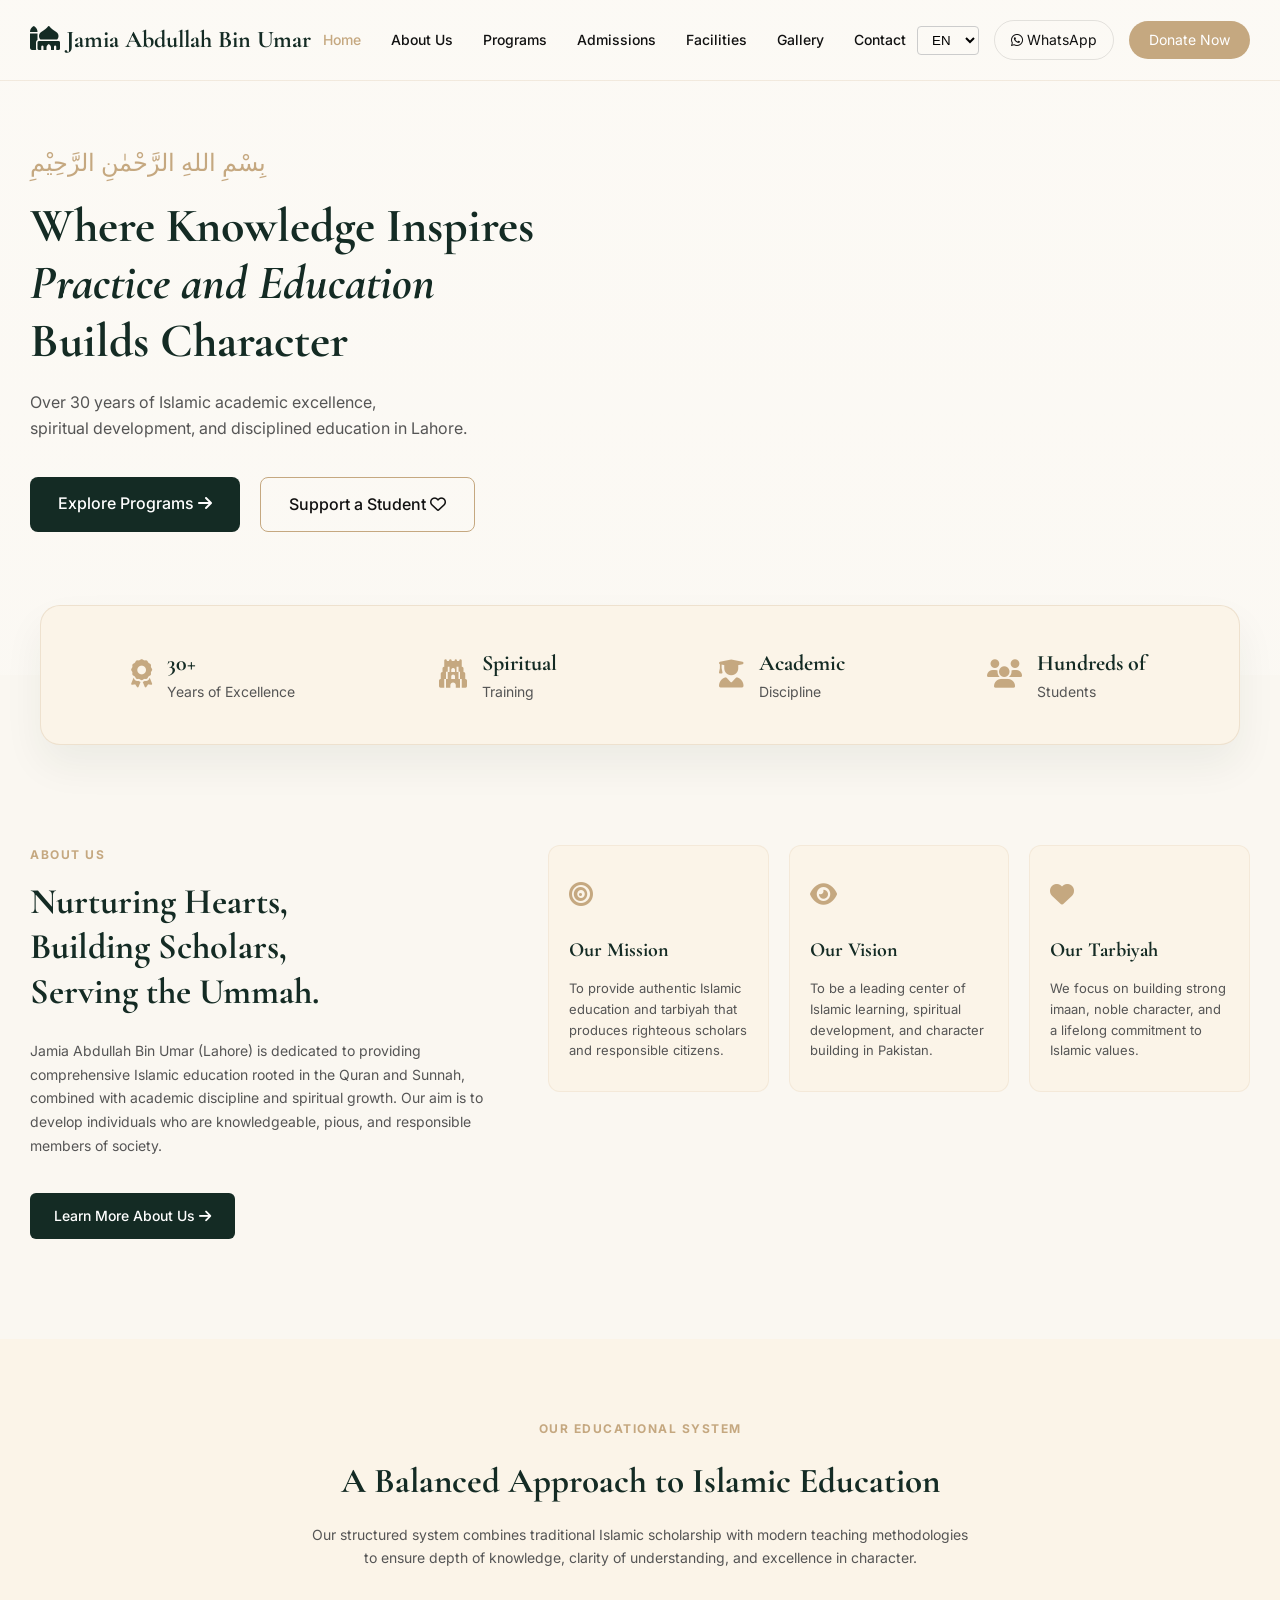
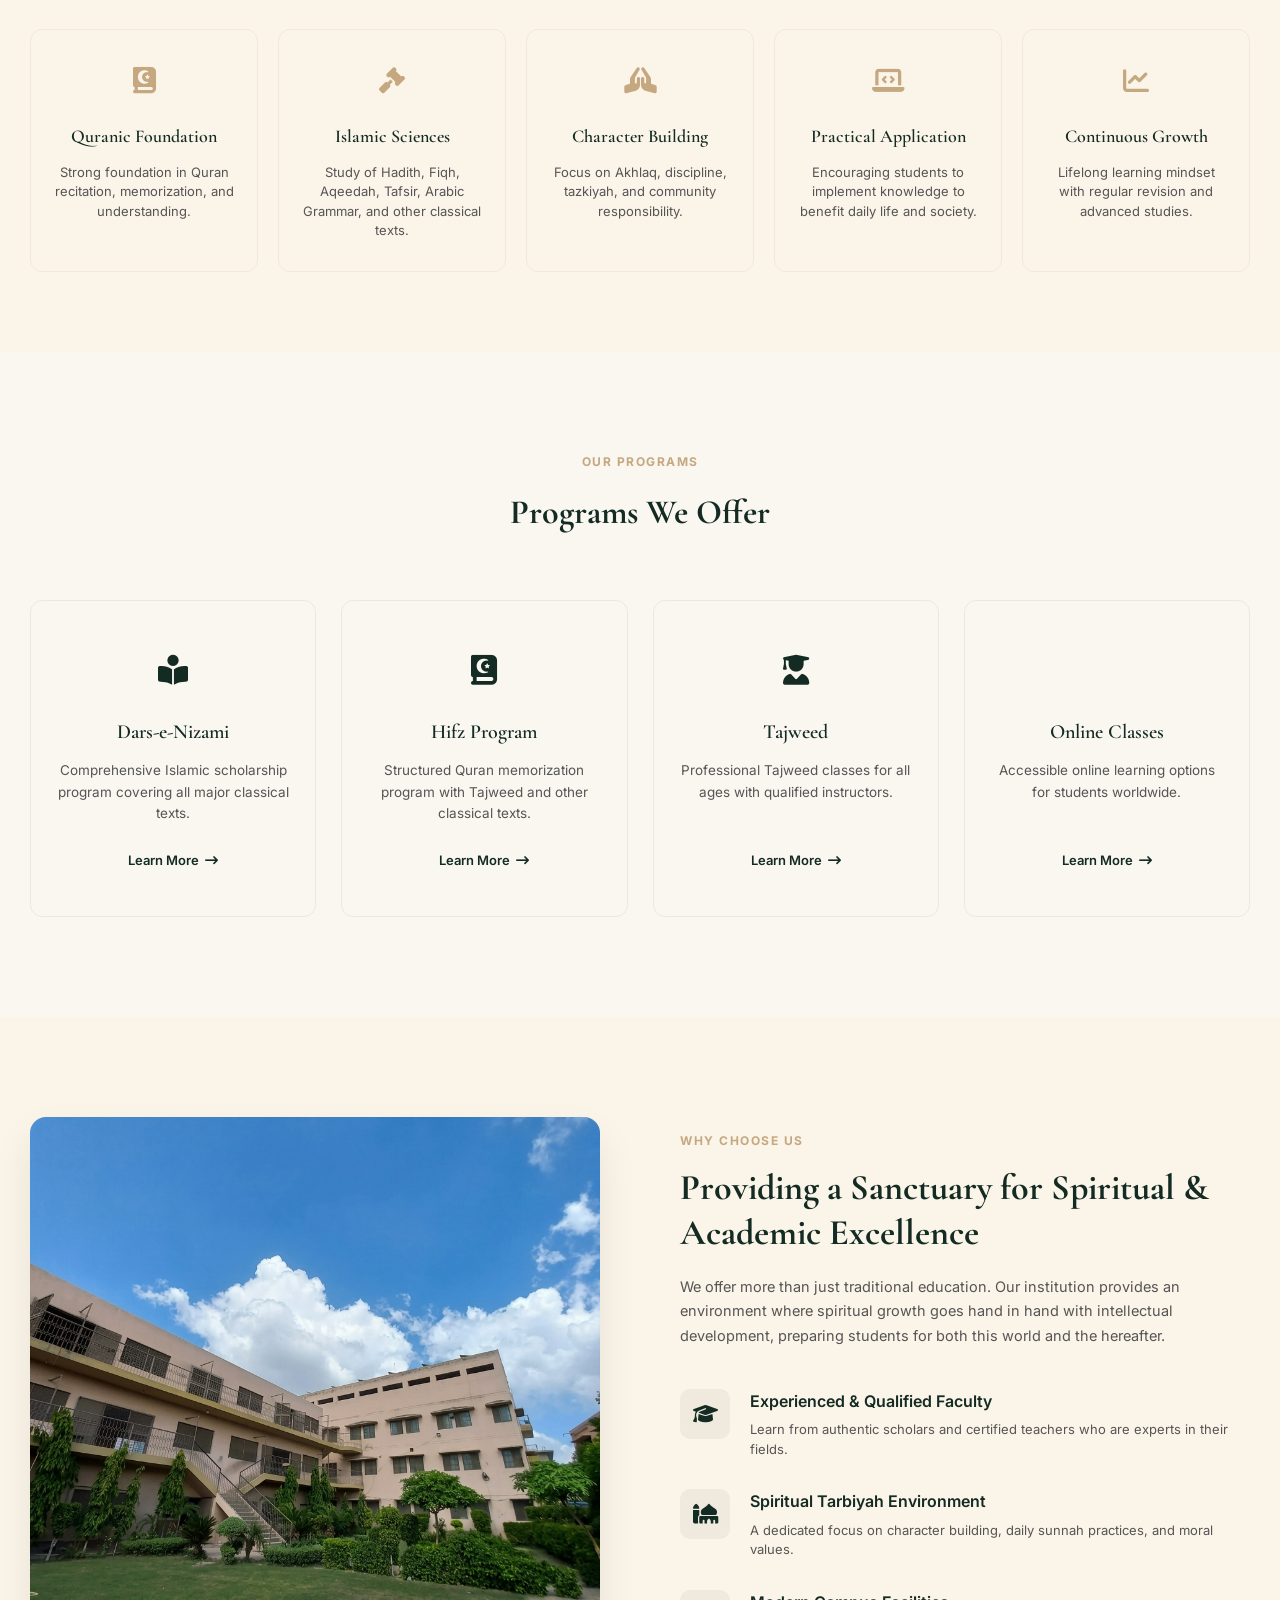
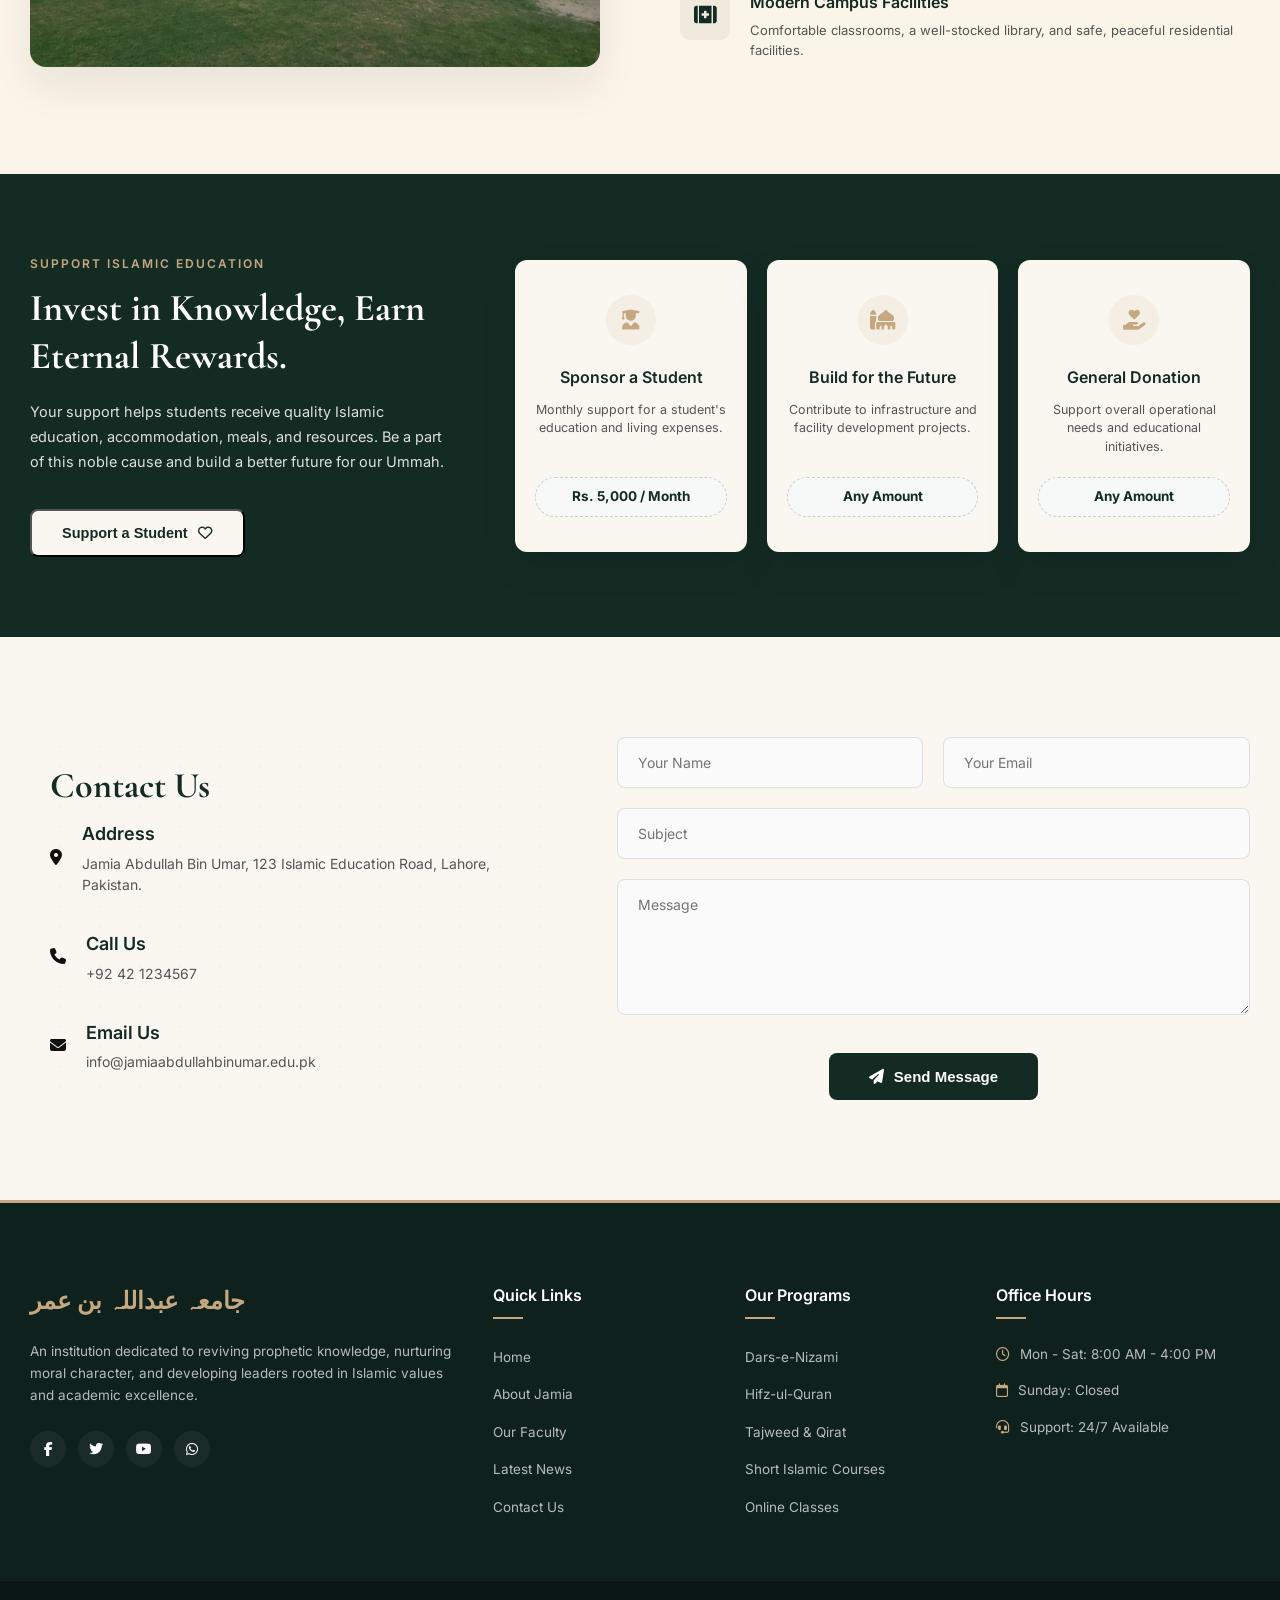
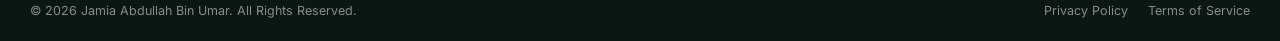
==== index.html @ ff0a52ec "Update print statement from 'Hello' to 'Goodbye'" ====
<!doctype html>
<html lang="en">
  <head>
    <meta charset="UTF-8" />
    <meta name="viewport" content="width=device-width, initial-scale=1.0" />
    <title>Educational Institute Home</title>
    <!-- Google Fonts Link -->
    <link rel="preconnect" href="https://fonts.googleapis.com" />
    <link rel="preconnect" href="https://fonts.gstatic.com" crossorigin />
    <link
      href="https://fonts.googleapis.com/css2?family=Cormorant+Garamond:wght@400;600;700&family=Inter:wght@400;500;600&display=swap"
      rel="stylesheet"
    />
    <!-- FontAwesome for Icons -->
    <link
      rel="stylesheet"
      href="https://cdnjs.cloudflare.com/ajax/libs/font-awesome/6.4.0/css/all.min.css"
    />
    <link rel="stylesheet" href="style.css" />
  </head>
  <body>
    <!-- HERO & NAVBAR CONTAINER -->
    <header class="hero-section">
      <!-- 1. NAVBAR -->
      <nav class="navbar">
        <div class="nav-container">
          <a href="#" class="logo">
            <!-- Replace with your actual logo image or text -->
            <i class="fa-solid fa-mosque"></i> Jamia Abdullah Bin Umar
          </a>

          <ul class="nav-links">
            <li><a href="#" class="active">Home</a></li>
            <li><a href="#">About Us</a></li>
            <li><a href="#">Programs</a></li>
            <li><a href="#">Admissions</a></li>
            <li><a href="#">Facilities</a></li>
            <li><a href="#">Gallery</a></li>
            <li><a href="#">Contact</a></li>
          </ul>

          <div class="nav-actions">
            <select class="lang-select">
              <option>EN</option>
              <option>UR</option>
            </select>
            <a href="#" class="btn-whatsapp"
              ><i class="fa-brands fa-whatsapp"></i> WhatsApp</a
            >
            <a href="#" class="btn-donate">Donate Now</a>
          </div>
        </div>
      </nav>

      <!-- 2. HERO CONTENT -->
      <div class="hero-container">
        <div class="hero-content">
          <p class="bismillah">بِسْمِ اللهِ الرَّحْمٰنِ الرَّحِيْمِ</p>
          <h1 class="hero-heading">
            Where Knowledge Inspires<br />
            <span>Practice and Education</span><br />
            Builds Character
          </h1>
          <p class="hero-subtext">
            Over 30 years of Islamic academic excellence,</br> spiritual development,
            and disciplined education in Lahore.
          </p>
          <div class="hero-buttons">
            <a href="#" class="btn-primary"
              >Explore Programs <i class="fa-solid fa-arrow-right"></i
            ></a>
            <a href="#" class="btn-second btn-secondary"
              >Support a Student <i class="fa-regular fa-heart"></i
            ></a>
          </div>
        </div>
      </div>
    </header>

    <!-- 3. OVERLAPPING STATS SECTION -->
    <section class="stats-wrapper">
      <div class="stats-card">
        <div class="stat-item">
          <div class="stat-icon"><i class="fa-solid fa-award"></i></div>
          <div class="stat-text">
            <h3>30+</h3>
            <p>Years of Excellence</p>
          </div>
        </div>

        <div class="stat-item">
          <div class="stat-icon"><i class="fa-solid fa-gopuram"></i></div>
          <div class="stat-text">
            <h3>Spiritual</h3>
            <p>Training</p>
          </div>
        </div>

        <div class="stat-item">
          <div class="stat-icon"><i class="fa-solid fa-user-graduate"></i></div>
          <div class="stat-text">
            <h3>Academic</h3>
            <p>Discipline</p>
          </div>
        </div>

        <div class="stat-item">
          <div class="stat-icon"><i class="fa-solid fa-users"></i></div>
          <div class="stat-text">
            <h3>Hundreds of</h3>
            <p>Students</p>
          </div>
        </div>
      </div>
    </section>
<!-- 4.  About Section -->
    <section class="about-section">
  <div class="about-container">
    
    <div class="about-text-col">
      <span class="section-tag">ABOUT US</span>
      <h2 class="about-heading">
        Nurturing Hearts,<br>
        Building Scholars,<br>
        Serving the Ummah.
      </h2>
      <p class="about-description">
        Jamia Abdullah Bin Umar (Lahore) is dedicated to providing comprehensive Islamic education rooted in the Quran and Sunnah, combined with academic discipline and spiritual growth. Our aim is to develop individuals who are knowledgeable, pious, and responsible members of society.
      </p>
      <a href="#" class="btn-dark-learn">
        Learn More About Us <i class="fa-solid fa-arrow-right"></i>
      </a>
    </div>

    <div class="about-cards-col">
      
      <div class="vision-card">
        <div class="vision-icon"><i class="fa-solid fa-bullseye"></i></div>
        <h3>Our Mission</h3>
        <p>To provide authentic Islamic education and tarbiyah that produces righteous scholars and responsible citizens.</p>
      </div>

      <div class="vision-card">
        <div class="vision-icon"><i class="fa-solid fa-eye"></i></div>
        <h3>Our Vision</h3>
        <p>To be a leading center of Islamic learning, spiritual development, and character building in Pakistan.</p>
      </div>

      <div class="vision-card">
        <div class="vision-icon"><i class="fa-solid fa-heart"></i></div>
        <h3>Our Tarbiyah</h3>
        <p>We focus on building strong imaan, noble character, and a lifelong commitment to Islamic values.</p>
      </div>

    </div>

  </div>
</section>
<!-- 5.  System Section -->
<section class="system-section">
  
  <div class="system-header">
    <span class="section-tag">OUR EDUCATIONAL SYSTEM</span>
    <h2 class="system-main-heading">A Balanced Approach to Islamic Education</h2>
    <p class="system-subtitle">
      Our structured system combines traditional Islamic scholarship with modern teaching methodologies to ensure depth of knowledge, clarity of understanding, and excellence in character.
    </p>
  </div>

  <div class="system-grid">
    
    <div class="system-card">
      <div class="card-icon"><i class="fa-solid fa-book-quran"></i></div>
      <h3>Quranic Foundation</h3>
      <p>Strong foundation in Quran recitation, memorization, and understanding.</p>
    </div>

    <div class="system-card">
      <div class="card-icon"><i class="fa-solid fa-gavel"></i></div>
      <h3>Islamic Sciences</h3>
      <p>Study of Hadith, Fiqh, Aqeedah, Tafsir, Arabic Grammar, and other classical texts.</p>
    </div>

    <div class="system-card">
      <div class="card-icon"><i class="fa-solid fa-hands-praying"></i></div>
      <h3>Character Building</h3>
      <p>Focus on Akhlaq, discipline, tazkiyah, and community responsibility.</p>
    </div>

    <div class="system-card">
      <div class="card-icon"><i class="fa-solid fa-laptop-code"></i></div>
      <h3>Practical Application</h3>
      <p>Encouraging students to implement knowledge to benefit daily life and society.</p>
    </div>

    <div class="system-card">
      <div class="card-icon"><i class="fa-solid fa-chart-line"></i></div>
      <h3>Continuous Growth</h3>
      <p>Lifelong learning mindset with regular revision and advanced studies.</p>
    </div>

  </div>
</section>
<!-- 6.  Program Section -->
<section class="programs-section">
  
  <div class="programs-header">
    <span class="section-tag">OUR PROGRAMS</span>
    <h2 class="programs-main-heading">Programs We Offer</h2>
  </div>

  <div class="programs-grid">
    
    <div class="program-card">
      <div class="program-icon"><i class="fa-solid fa-book-open-reader"></i></div>
      <h3>Dars-e-Nizami</h3>
      <p>Comprehensive Islamic scholarship program covering all major classical texts.</p>
      <a href="#" class="learn-more-link">Learn More <i class="fa-solid fa-arrow-right-long"></i></a>
    </div>

    <div class="program-card">
      <div class="program-icon"><i class="fa-solid fa-book-quran"></i></div>
      <h3>Hifz Program</h3>
      <p>Structured Quran memorization program with Tajweed and other classical texts.</p>
      <a href="#" class="learn-more-link">Learn More <i class="fa-solid fa-arrow-right-long"></i></a>
    </div>

    <div class="program-card">
      <div class="program-icon"><i class="fa-solid fa-user-graduate"></i></div>
      <h3>Tajweed</h3>
      <p>Professional Tajweed classes for all ages with qualified instructors.</p>
      <a href="#" class="learn-more-link">Learn More <i class="fa-solid fa-arrow-right-long"></i></a>
    </div>

    <div class="program-card">
      <div class="program-icon"><i class="fa-solid fa-laptop-screen"></i></div>
      <h3>Online Classes</h3>
      <p>Accessible online learning options for students worldwide.</p>
      <a href="#" class="learn-more-link">Learn More <i class="fa-solid fa-arrow-right-long"></i></a>
    </div>

  </div>
</section>
<!-- 7.  Why choose us Section -->
<section class="why-choose-section">
  <div class="why-container">
    
    <div class="why-image-col">
      <div class="image-wrapper">
        <img src="./images/Bulding pic.png" class="featured-img">
      </div>
    </div>

    <div class="why-content-col">
      <span class="section-tag">WHY CHOOSE US</span>
      <h2 class="why-main-heading">Providing a Sanctuary for Spiritual & Academic Excellence</h2>
      <p class="why-description">
        We offer more than just traditional education. Our institution provides an environment where spiritual growth goes hand in hand with intellectual development, preparing students for both this world and the hereafter.
      </p>

      <div class="features-list">
        
        <div class="feature-item">
          <div class="feature-icon-box"><i class="fa-solid fa-graduation-cap"></i></div>
          <div class="feature-text">
            <h3>Experienced & Qualified Faculty</h3>
            <p>Learn from authentic scholars and certified teachers who are experts in their fields.</p>
          </div>
        </div>

        <div class="feature-item">
          <div class="feature-icon-box"><i class="fa-solid fa-mosque"></i></div>
          <div class="feature-text">
            <h3>Spiritual Tarbiyah Environment</h3>
            <p>A dedicated focus on character building, daily sunnah practices, and moral values.</p>
          </div>
        </div>

        <div class="feature-item">
          <div class="feature-icon-box"><i class="fa-solid fa-kit-medical"></i></div>
          <div class="feature-text">
            <h3>Modern Campus Facilities</h3>
            <p>Comfortable classrooms, a well-stocked library, and safe, peaceful residential facilities.</p>
          </div>
        </div>

      </div>
    </div>

  </div>
</section>
<!-- 8.  DonationSection -->
<section class="donation-section">
  <div class="donation-container">
    
    <div class="donation-info-side">
      <span class="donation-tag">SUPPORT ISLAMIC EDUCATION</span>
      <h2 class="donation-heading">Invest in Knowledge, Earn Eternal Rewards.</h2>
      <p class="donation-description">
        Your support helps students receive quality Islamic education, accommodation, meals, and resources. Be a part of this noble cause and build a better future for our Ummah.
      </p>
      <button class=" donation-main-btn">
        Support a Student <i class="fa-regular fa-heart"></i>
      </button>
    </div>

    <div class="donation-cards-side">
      
      <div class="d-card">
        <div class="d-card-icon"><i class="fa-solid fa-user-graduate"></i></div>
        <h3>Sponsor a Student</h3>
        <p>Monthly support for a student's education and living expenses.</p>
        <div class="d-amount">Rs. 5,000 / Month</div>
      </div>

      <div class="d-card">
        <div class="d-card-icon"><i class="fa-solid fa-mosque"></i></div>
        <h3>Build for the Future</h3>
        <p>Contribute to infrastructure and facility development projects.</p>
        <div class="d-amount">Any Amount</div>
      </div>

      <div class="d-card">
        <div class="d-card-icon"><i class="fa-solid fa-hand-holding-heart"></i></div>
        <h3>General Donation</h3>
        <p>Support overall operational needs and educational initiatives.</p>
        <div class="d-amount">Any Amount</div>
      </div>

    </div>

  </div>
</section>
<!-- 9.  Contact Section -->
<section class="contact-section">
  <div class="contact-container">
    
    <div class="contact-info-col">
      <div class="contact-info-header">
        <h2>Contact Us</h2>
      </div>
      
      <div class="info-blocks">
        <div class="info-block">
          <div><i class="fa-solid fa-location-dot"></i></div>
          <div class="info-text">
            <h3>Address</h3>
            <p>Jamia Abdullah Bin Umar, 123 Islamic Education Road, Lahore, Pakistan.</p>
          </div>
        </div>

        <div class="info-block">
          <div><i class="fa-solid fa-phone"></i></div>
          <div class="info-text">
            <h3>Call Us</h3>
            <p>+92 42 1234567</p>
          </div>
        </div>

        <div class="info-block">
          <div><i class="fa-solid fa-envelope"></i></div>
          <div class="info-text">
            <h3>Email Us</h3>
            <p>info@jamiaabdullahbinumar.edu.pk</p>
          </div>
        </div>
      </div>
    </div>

    <div class="contact-form-col">
      <form class="interactive-form">
        <div class="form-row">
          <div class="form-group">
            <input type="text" placeholder="Your Name" required>
          </div>
          <div class="form-group">
            <input type="email" placeholder="Your Email" required>
          </div>
        </div>
        
        <div class="form-group full-width">
          <input type="text" placeholder="Subject" required>
        </div>
        
        <div class="form-group full-width">
          <textarea placeholder="Message" rows="6" required></textarea>
        </div>
        
        <div class="form-submit">
          <button type="submit" class="submit-btn">
            <i class="fa-solid fa-paper-plane"></i> Send Message
          </button>
        </div>
      </form>
    </div>

  </div>
</section>
<!-- 9. Footer Section -->
<footer class="main-footer">
  <div class="footer-container">
    
    <div class="footer-column about-widget">
      <div class="footer-logo">
        <h3 class="footer-logo-text">جامعہ عبداللہ بن عمر</h3>
      </div>
      <p class="footer-about-text">
        An institution dedicated to reviving prophetic knowledge, nurturing moral character, and developing leaders rooted in Islamic values and academic excellence.
      </p>
      <div class="footer-socials">
        <a href="#"><i class="fa-brands fa-facebook-f"></i></a>
        <a href="#"><i class="fa-brands fa-twitter"></i></a>
        <a href="#"><i class="fa-brands fa-youtube"></i></a>
        <a href="#"><i class="fa-brands fa-whatsapp"></i></a>
      </div>
    </div>

    <div class="footer-column">
      <h4 class="footer-widget-title">Quick Links</h4>
      <ul class="footer-links-list">
        <li><a href="#">Home</a></li>
        <li><a href="#">About Jamia</a></li>
        <li><a href="#">Our Faculty</a></li>
        <li><a href="#">Latest News</a></li>
        <li><a href="#">Contact Us</a></li>
      </ul>
    </div>

    <div class="footer-column">
      <h4 class="footer-widget-title">Our Programs</h4>
      <ul class="footer-links-list">
        <li><a href="#">Dars-e-Nizami</a></li>
        <li><a href="#">Hifz-ul-Quran</a></li>
        <li><a href="#">Tajweed & Qirat</a></li>
        <li><a href="#">Short Islamic Courses</a></li>
        <li><a href="#">Online Classes</a></li>
      </ul>
    </div>

    <div class="footer-column">
      <h4 class="footer-widget-title">Office Hours</h4>
      <ul class="footer-contact-summary">
        <li><i class="fa-regular fa-clock"></i> Mon - Sat: 8:00 AM - 4:00 PM</li>
        <li><i class="fa-regular fa-calendar"></i> Sunday: Closed</li>
        <li><i class="fa-solid fa-headset"></i> Support: 24/7 Available</li>
      </ul>
    </div>

  </div>

  <div class="footer-bottom-bar">
    <div class="footer-bottom-container">
      <p>&copy; 2026 Jamia Abdullah Bin Umar. All Rights Reserved.</p>
      <div class="footer-bottom-links">
        <a href="#">Privacy Policy</a>
        <a href="#">Terms of Service</a>
      </div>
    </div>
  </div>
</footer>
  </body>
</html>
---- style.css ----
/* RESET & BASE STYLES */
* {
  margin: 0;
  padding: 0;
  box-sizing: border-box;
}

:root {
  --primary-color: #142b24; /* Deep Forest Green */
  --accent-color: #c5a880; /* Muted Gold */
  --bg-cream: #faf7f1; /* Soft Cream Background */
  --bg-dark-cream: #fbf4e8;
  --text-dark: #111111; /* Dark Charcoal */
  --text-muted: #555555;
  --font-serif: "Cormorant Garamond", serif;
  --font-sans: "Inter", sans-serif;
}

body {
  font-family: var(--font-sans);
  background-color: var(--bg-cream);
  color: var(--text-dark);
  line-height: 1.6;
}

a {
  text-decoration: none;
  transition: all 0.3s ease;
}

/* HERO SECTION & BACKGROUND */
.hero-section {
  background:
    linear-gradient(rgba(253, 251, 247, 0.65), rgba(253, 251, 247, 0.4)),
    url("./website/ChatGPT\ Image\ May\ 20\,\ 2026\,\ 11_15_28\ PM.png");
  background-size: cover;
  background-position: center right;
  min-height: 75vh;
  position: relative;
  display: flex;
  flex-direction: column;
}

/* NAVBAR STYLING */
.navbar {
  width: 100%;
  padding: 20px 0;
  border-bottom: 1px solid rgba(197, 168, 128, 0.2);
}

.nav-container {
  max-width: 1300px;
  margin: 0 auto;
  display: flex;
  justify-content: space-between;
  align-items: center;
  padding: 0 30px;
}

.logo {
  font-family: var(--font-serif);
  font-size: 24px;
  font-weight: 700;
  color: var(--primary-color);
}

.nav-links {
  display: flex;
  list-style: none;
  gap: 30px;
}

.nav-links a {
  color: var(--text-dark);
  font-size: 14px;
  font-weight: 500;
}

.nav-links a:hover,
.nav-links a.active {
  color: var(--accent-color);
}

.nav-actions {
  display: flex;
  align-items: center;
  gap: 15px;
}

.lang-select {
  padding: 5px 10px;
  border: 1px solid #ccc;
  background: transparent;
  border-radius: 4px;
  cursor: pointer;
}

.btn-whatsapp {
  color: var(--text-dark);
  font-size: 14px;
  border: 1px solid rgba(0, 0, 0, 0.1);
  padding: 8px 16px;
  border-radius: 30px;
}
.btn-whatsapp:hover {
  background-color: var(--bg-cream);
}

.btn-donate {
  background-color: var(--accent-color);
  color: #fff;
  padding: 8px 20px;
  border-radius: 30px;
  font-size: 14px;
}

.btn-donate:hover {
  background-color: #b59a73;
}

/* HERO CONTENT AREA */
.hero-container {
  max-width: 1300px;
  margin: auto auto;
  width: 100%;
  padding: 0 30px;
}

.hero-content {
  max-width: 650px;
  padding-bottom: 80px;
}

.bismillah {
  font-size: 24px;
  color: var(--accent-color);
  margin-bottom: 15px;
}

.hero-heading {
  font-family: var(--font-serif);
  font-size: 48px;
  line-height: 1.2;
  color: var(--primary-color);
  font-weight: 700;
  margin-bottom: 20px;
}

.hero-heading span {
  font-style: italic;
}

.hero-subtext {
  font-size: 16px;
  color: var(--text-muted);
  margin-bottom: 35px;
}

.hero-buttons {
  display: flex;
  gap: 20px;
}

.btn-primary {
  background-color: var(--primary-color);
  color: #fff;
  padding: 14px 28px;
  border-radius: 8px;
  font-weight: 500;
}

.btn-primary:hover {
  color: black;
  background-color: var(--bg-cream);
}

.btn-secondary {
  border: 1px solid var(--accent-color);
  background: transparent;
  color: var(--text-dark);
  padding: 14px 28px;
  border-radius: 8px;
  font-weight: 500;
}
.btn-secondary:hover {
  background-color: var(--accent-color);
}

/* OVERLAPPING STATS SECTION */
.stats-wrapper {
  max-width: 1240px;
  margin: 0 auto;
  padding: 0 20px;
  position: relative;
  z-index: 10;
}

.stats-card {
  background-color: var(--bg-dark-cream);
  border: 1px solid rgba(197, 168, 128, 0.25);
  border-radius: 20px;
  padding: 40px;

  /* Negative margin pulls the element UP into the hero section */
  margin-top: -70px;

  box-shadow: 0 20px 40px rgba(20, 43, 36, 0.06);
  display: flex;
  justify-content: space-around;
  align-items: center;
  flex-wrap: wrap;
  gap: 20px;
}

.stat-item {
  display: flex;
  align-items: center;
  gap: 15px;
  flex: 1;
  min-width: 220px;
  justify-content: center;
}

.stat-icon {
  font-size: 28px;
  color: var(--accent-color);
}

.stat-text h3 {
  font-family: var(--font-serif);
  font-size: 22px;
  color: var(--primary-color);
  font-weight: 700;
}

.stat-text p {
  font-size: 14px;
  color: var(--text-muted);
}
/* RESPONSIVE DESIGN (MOBILE FIXES) */
@media (max-width: 768px) {
  .nav-links,
  .nav-actions {
    display: none; /* Add a mobile menu drawer here later if needed */
  }

  .hero-heading {
    font-size: 36px;
  }

  .stats-card {
    margin-top: -40px;
    padding: 20px;
  }

  .stat-item {
    min-width: auto;
    justify-content: flex-start;
  }
}
/* ABOUT US SECTION STYLES */
.about-section {
  padding: 100px 0; /* Creates large breathing space above and below the section */
  background-color: var(--bg-cream);
}

.about-container {
  max-width: 1300px;
  margin: 0 auto;
  padding: 0 30px;
  display: flex;
  gap: 50px;
  align-items: flex-start;
}

/* LEFT COLUMN STYLING */
.about-text-col {
  flex: 4;
}

.section-tag {
  font-size: 12px;
  font-weight: 600;
  letter-spacing: 1.5px;
  color: var(--text-muted);
  display: block;
  margin-bottom: 15px;
}

.about-heading {
  font-family: var(--font-serif);
  font-size: 36px;
  line-height: 1.25;
  color: var(--primary-color);
  font-weight: 700;
  margin-bottom: 25px;
}

.about-description {
  font-size: 14px;
  color: var(--text-muted);
  line-height: 1.7;
  margin-bottom: 35px;
}

.btn-dark-learn {
  background-color: var(--primary-color);
  color: #fff;
  padding: 12px 24px;
  border-radius: 6px;
  font-size: 14px;
  font-weight: 500;
  display: inline-block;
}

.btn-dark-learn:hover {
  background-color: #0d1e19;
}

/* RIGHT COLUMN STYLING (THE NESTED FLEXBOX) */
.about-cards-col {
  flex: 6; /* Takes up roughly 60% of the horizontal width */
  display: flex;
  gap: 20px; /* Creates spacing between the three cards */
}

.vision-card {
  background-color: var(--bg-dark-cream);
  border: 1px solid rgba(197, 168, 128, 0.15);
  border-radius: 12px;
  padding: 30px 20px;
  flex: 1; /* Forces all three cards to have exactly equal width */
  transition:
    transform 0.3s ease,
    box-shadow 0.3s ease;
}

.vision-card:hover {
  transform: translateY(-5px); /* Lift animation on hover */
  box-shadow: 0 10px 25px rgba(20, 43, 36, 0.04);
}

.vision-icon {
  font-size: 24px;
  color: var(--accent-color);
  margin-bottom: 20px;
}

.vision-card h3 {
  font-family: var(--font-serif);
  font-size: 20px;
  color: var(--primary-color);
  margin-bottom: 12px;
}

.vision-card p {
  font-size: 13px;
  color: var(--text-muted);
  line-height: 1.6;
}

/* RESPONSIVE DESIGN UPDATES */
@media (max-width: 992px) {
  .about-container {
    flex-direction: column; /* Stacks text column on top of cards column on smaller tablets */
    gap: 40px;
  }

  .about-cards-col {
    width: 100%;
  }
}

@media (max-width: 600px) {
  .about-cards-col {
    flex-direction: column; /* Stacks the three cards vertically on mobile devices */
  }
}

/* System 
               Section*/
/* EDUCATIONAL SYSTEM SECTION STYLES */
.system-section {
  padding: 80px 0;
  background-color: var(--bg-dark-cream);
}

/* CENTERED HEADER STYLING */
.system-header {
  text-align: center;
  max-width: 700px; /* Limits width so text doesn't stretch too wide reading across the screen */
  margin: 0 auto 60px auto; /* Centers the block and pushes the grid down by 60px */
  padding: 0 20px;
}
.section-tag {
  font-weight: bolder;
}

.system-main-heading {
  font-family: var(--font-serif);
  font-size: 35px;
  color: var(--primary-color);
  font-weight: 700;
  margin-bottom: 15px;
}

.system-subtitle {
  font-size: 14px;
  color: var(--text-muted);
  line-height: 1.6;
}

/* THE CSS GRID FOR 5 COLUMNS */
.system-grid {
  max-width: 1300px;
  margin: 0 auto;
  padding: 0 30px;

  display: grid;
  /* Creates exactly 5 equal fractions (columns) side by side */
  grid-template-columns: repeat(5, 1fr);
  gap: 20px; /* Space between rows and columns */
}

/* INDIVIDUAL CARD STYLING */
.system-card {
  border: 1px solid rgba(197, 168, 128, 0.15);
  border-radius: 12px;
  padding: 30px 20px;
  text-align: center;
  transition: all 0.3s ease;
}

.system-card:hover {
  transform: translateY(-5px);
  box-shadow: 0 12px 30px rgba(20, 43, 36, 0.05);
  border-color: rgba(197, 168, 128, 0.4);
}

.card-icon {
  font-size: 26px;
  color: var(--accent-color);
  margin-bottom: 20px;
}

.system-card h3 {
  font-family: var(--font-serif);
  font-size: 18px;
  color: var(--primary-color);
  margin-bottom: 12px;
  font-weight: 600;
}

.system-card p {
  font-size: 13px;
  color: var(--text-muted);
  line-height: 1.5;
}

/* RESPONSIVE DESIGN FOR MEDIUM & SMALL DEVICES */
@media (max-width: 1100px) {
  .system-grid {
    /* Drops down to 3 columns on smaller desktops/tablets so cards don't look squished */
    grid-template-columns: repeat(3, 1fr);
  }
}

@media (max-width: 768px) {
  .system-grid {
    /* Drops down to 2 columns on small tablets or large mobile screens */
    grid-template-columns: repeat(2, 1fr);
  }
  .system-main-heading {
    font-size: 28px;
  }
}

@media (max-width: 480px) {
  .system-grid {
    /* Stacks sequentially in 1 full column on mobile devices */
    grid-template-columns: 1fr;
  }
}
/* Program 
                  Section */
/* OUR PROGRAMS SECTION STYLES */
.programs-section {
  padding: 100px 0;
  background-color: var(--bg-cream);
}

.programs-header {
  text-align: center;
  margin-bottom: 60px;
}
.section-tag {
  color: var(--accent-color);
}
.programs-main-heading {
  font-family: var(--font-serif);
  font-size: 34px;
  color: var(--primary-color);
  font-weight: 700;
  margin-top: 10px;
}

.programs-grid {
  max-width: 1300px;
  margin: 0 auto;
  padding: 0 30px;

  display: grid;
  grid-template-columns: repeat(4, 1fr);
  gap: 25px;
}

.program-card {
  background-color: var(--bg-card-white);
  border: 1px solid rgba(20, 43, 36, 0.07);
  border-radius: 12px;
  padding: 45px 25px;
  text-align: center;
  display: flex;
  flex-direction: column;
  align-items: center;
  transition: all 0.3s ease;
}

.program-card:hover {
  transform: translateY(-6px);
  box-shadow: 0 15px 35px rgba(20, 43, 36, 0.06);
  border-color: var(--accent-color);
}

.program-icon {
  font-size: 30px;
  color: var(--primary-color);
  margin-bottom: 22px;
}

.program-card h3 {
  font-family: var(--font-serif);
  font-size: 20px;
  color: var(--primary-color);
  margin-bottom: 12px;
  font-weight: 600;
}

.program-card p {
  font-size: 13.5px;
  color: var(--text-muted);
  line-height: 1.6;
  margin-bottom: 25px;
  flex-grow: 1;
}

.learn-more-link {
  font-size: 13px;
  font-weight: 600;
  color: var(--primary-color);
  text-decoration: none;
  display: inline-flex;
  align-items: center;
  gap: 6px;
  transition: color 0.2s ease;
}

.learn-more-link:hover {
  color: var(--accent-color);
}

@media (max-width: 1024px) {
  .programs-grid {
    grid-template-columns: repeat(2, 1fr);
  }
}

@media (max-width: 600px) {
  .programs-grid {
    grid-template-columns: 1fr;
  }
}

/* Why choose us
                             Sectiomn*/
/* WHY CHOOSE US SECTION STYLES */
.why-choose-section {
  padding: 100px 0;
  background-color: var(--bg-dark-cream);
  overflow: hidden;
}

.why-container {
  max-width: 1300px;
  margin: 0 auto;
  padding: 0 30px;
  display: flex;
  align-items: center;
  gap: 80px;
}

.why-image-col {
  flex: 1;
  position: relative;
}

.image-wrapper {
  position: relative;
  z-index: 2;
}

.featured-img {
  width: 100%;
  height: 550px;
  object-fit: cover;
  border-radius: 16px;
  box-shadow: 0 20px 40px rgba(20, 43, 36, 0.08);
}
.why-content-col {
  flex: 1;
}

.why-main-heading {
  font-family: var(--font-serif);
  font-size: 36px;
  color: var(--primary-color);
  font-weight: 700;
  line-height: 1.25;
  margin: 10px 0 20px 0;
}

.why-description {
  font-size: 14.5px;
  color: var(--text-muted);
  line-height: 1.7;
  margin-bottom: 40px;
}

.features-list {
  display: flex;
  flex-direction: column;
  gap: 30px;
}

.feature-item {
  display: flex;
  gap: 20px;
  align-items: flex-start;
}

.feature-icon-box {
  width: 50px;
  height: 50px;
  background-color: rgba(20, 43, 36, 0.05);
  border-radius: 10px;
  display: flex;
  align-items: center;
  justify-content: center;
  font-size: 20px;
  color: var(--primary-color);
  flex-shrink: 0;
}

.feature-text h3 {
  font-family: var(--font-sans);
  font-size: 16px;
  font-weight: 600;
  color: var(--primary-color);
  margin-bottom: 6px;
}

.feature-text p {
  font-size: 13px;
  color: var(--text-muted);
  line-height: 1.5;
}

@media (max-width: 992px) {
  .why-container {
    flex-direction: column;
    gap: 50px;
  }

  .featured-img {
    height: 400px;
    width: 100%;
  }

  .decorative-frame {
    left: 15px;
  }
}
/* SUPPORT & DONATION SECTION STYLES */
.donation-section {
  padding: 80px 0;
  background-color: var(--primary-color);
  color: #ffffff;
}

.donation-container {
  max-width: 1300px;
  margin: 0 auto;
  padding: 0 30px;
  display: flex;
  align-items: center;
  gap: 60px;
}

.donation-info-side {
  flex: 1.1;
}

.donation-tag {
  font-size: 12px;
  letter-spacing: 2px;
  color: var(--accent-color);
  font-weight: 600;
  display: block;
  margin-bottom: 12px;
}

.donation-heading {
  font-family: var(--font-serif);
  font-size: 38px;
  font-weight: 700;
  line-height: 1.25;
  margin-bottom: 20px;
}

.donation-description {
  font-size: 14.5px;
  color: rgba(255, 255, 255, 0.85);
  line-height: 1.7;
  margin-bottom: 35px;
}

.donation-main-btn {
  display: inline-flex;
  align-items: center;
  gap: 10px;
  background-color: var(--bg-cream);
  color: var(--primary-color);
  padding: 14px 30px;
  border-radius: 8px;
  font-size: 14.5px;
  font-weight: 600;
  text-decoration: none;
  transition: all 0.3s ease;
}

.donation-main-btn:hover {
  background-color: var(--accent-color);
  color: var(--primary-color);
  transform: translateY(-3px);
  box-shadow: 0 10px 20px rgba(0, 0, 0, 0.15);
}

.donation-cards-side {
  flex: 1.9;
  display: grid;
  grid-template-columns: repeat(3, 1fr);
  gap: 20px;
}
.d-card {
  background-color: var(--bg-cream);
  color: var(--text-dark);
  border-radius: 12px;
  padding: 35px 20px;
  text-align: center;
  display: flex;
  flex-direction: column;
  align-items: center;
  box-shadow: 0 15px 35px rgba(0, 0, 0, 0.1);
  transition: transform 0.3s ease;
}

.d-card:hover {
  transform: translateY(-8px);
}

.d-card-icon {
  width: 50px;
  height: 50px;
  background-color: rgba(197, 168, 128, 0.12);
  color: var(--accent-color);
  border-radius: 50%;
  display: flex;
  align-items: center;
  justify-content: center;
  font-size: 20px;
  margin-bottom: 20px;
}

.d-card h3 {
  font-family: var(--font-sans);
  font-size: 16px;
  font-weight: 600;
  color: var(--primary-color);
  margin-bottom: 10px;
}

.d-card p {
  font-size: 12.5px;
  color: var(--text-muted);
  line-height: 1.5;
  margin-bottom: 20px;
  flex-grow: 1;
}

.d-amount {
  cursor: pointer;
  font-size: 13.5px;
  font-weight: 700;
  color: var(--primary-color);
  background-color: #f7f9f8;
  padding: 8px 16px;
  border-radius: 20px;
  border: 1px dashed rgba(20, 43, 36, 0.2);
  width: 100%;
}
.d-amount:hover {
  background-color: var(--accent-color);
}

@media (max-width: 1100px) {
  .donation-container {
    flex-direction: column;
    text-align: center;
    gap: 50px;
  }

  .donation-cards-side {
    width: 100%;
  }
}

@media (max-width: 768px) {
  .donation-cards-side {
    grid-template-columns: 1fr;
    gap: 20px;
  }

  .donation-heading {
    font-size: 30px;
  }
}
/* Contact 
                 Section*/
/* CONTACT US SECTION STYLES */
.contact-section {
  padding: 100px 0;
  background-color: var(--bg-body-light);
}

.contact-container {
  max-width: 1300px;
  margin: 0 auto;
  padding: 0 30px;
  display: flex;
  gap: 60px;
}

.contact-info-col {
  flex: 1;
  background-image: radial-gradient(rgba(20, 43, 36, 0.03) 1px, transparent 0);
  background-size: 20px 20px;
  padding: 20px;
}

.contact-info-header h2 {
  font-family: var(--font-serif);
  font-size: 36px;
  color: var(--primary-color);
  margin-bottom: 5px;
}

.arabic-sub {
  display: block;
  font-family: var(--font-serif);
  font-size: 20px;
  color: var(--accent-color);
  margin-bottom: 40px;
  font-weight: 500;
}

.info-blocks {
  display: flex;
  flex-direction: column;
  gap: 35px;
}

.info-block {
  display: flex;
  gap: 20px;
  align-items: center;
}

.info-icon {
  width: 54px;
  height: 54px;
  background-color: var(--primary-color);
  color: #ffffff;
  border-radius: 50%;
  align-items: center;
  justify-content: center;
  font-size: 18px;
  flex-shrink: 0;
}

.info-text h3 {
  font-size: 18px;
  font-weight: 600;
  color: var(--primary-color);
  margin-bottom: 4px;
}

.info-text p {
  font-size: 14px;
  color: var(--text-muted);
  line-height: 1.5;
}

.contact-form-col {
  flex: 1.3;
  display: flex;
  align-items: center;
}

.interactive-form {
  width: 100%;
  display: flex;
  flex-direction: column;
  gap: 20px;
}

.form-row {
  display: flex;
  gap: 20px;
}

.form-group {
  flex: 1;
}

.interactive-form input,
.interactive-form textarea {
  width: 100%;
  padding: 16px 20px;
  border: 1px solid rgba(20, 43, 36, 0.12);
  border-radius: 8px;
  font-family: var(--font-sans);
  font-size: 14px;
  background-color: #fafafa;
  color: var(--text-dark);
  outline: none;
  transition: all 0.3s ease;
}

.interactive-form input:focus,
.interactive-form textarea:focus {
  border-color: var(--accent-color);
  background-color: #ffffff;
  box-shadow: 0 4px 12px rgba(197, 168, 128, 0.1);
}

.form-submit {
  text-align: center;
  margin-top: 10px;
}

.submit-btn {
  background-color: var(--primary-color);
  color: #ffffff;
  border: none;
  padding: 15px 40px;
  font-size: 15px;
  font-weight: 600;
  border-radius: 8px;
  cursor: pointer;
  display: inline-flex;
  align-items: center;
  gap: 10px;
  transition: all 0.3s ease;
}

.submit-btn:hover {
  background-color: #1b3b31;
  transform: translateY(-2px);
  box-shadow: 0 8px 20px rgba(20, 43, 36, 0.15);
}

@media (max-width: 850px) {
  .contact-container {
    flex-direction: column;
    gap: 50px;
  }

  .form-row {
    flex-direction: column;
    gap: 20px;
  }
}
/* Footer*/

/* FINAL FOOTER STYLES */
.main-footer {
  background-color: #0f211c;
  color: #ffffff;
  padding: 80px 0 0 0;
  border-top: 3px solid var(--accent-color);
}

.footer-container {
  max-width: 1300px;
  margin: 0 auto;
  padding: 0 30px;
  display: grid;
  grid-template-columns: 2fr 1fr 1fr 1.2fr;
  gap: 40px;
  padding-bottom: 60px;
}

.footer-logo-text {
  font-family: var(--font-serif);
  font-size: 24px;
  color: var(--accent-color);
  margin-bottom: 20px;
}

.footer-about-text {
  font-size: 13.5px;
  color: rgba(255, 255, 255, 0.7);
  line-height: 1.6;
  margin-bottom: 25px;
}

.footer-socials {
  display: flex;
  gap: 12px;
}

.footer-socials a {
  width: 36px;
  height: 36px;
  background-color: rgba(255, 255, 255, 0.05);
  color: #ffffff;
  border-radius: 50%;
  display: flex;
  align-items: center;
  justify-content: center;
  font-size: 14px;
  text-decoration: none;
  transition: all 0.3s ease;
}

.footer-socials a:hover {
  background-color: var(--accent-color);
  color: var(--primary-color);
  transform: translateY(-3px);
}

.footer-widget-title {
  font-family: var(--font-sans);
  font-size: 16px;
  font-weight: 600;
  color: #ffffff;
  margin-bottom: 25px;
  position: relative;
  padding-bottom: 10px;
}

.footer-widget-title::after {
  content: "";
  position: absolute;
  left: 0;
  bottom: 0;
  width: 30px;
  height: 2px;
  background-color: var(--accent-color);
}

.footer-links-list {
  list-style: none;
  padding: 0;
  margin: 0;
  display: flex;
  flex-direction: column;
  gap: 12px;
}

.footer-links-list a {
  font-size: 13.5px;
  color: rgba(255, 255, 255, 0.7);
  text-decoration: none;
  transition: all 0.3s ease;
  display: inline-block;
}

.footer-links-list a:hover {
  color: var(--accent-color);
  transform: translateX(5px);
}

.footer-contact-summary {
  list-style: none;
  padding: 0;
  margin: 0;
  display: flex;
  flex-direction: column;
  gap: 15px;
}

.footer-contact-summary li {
  font-size: 13.5px;
  color: rgba(255, 255, 255, 0.7);
  display: flex;
  align-items: center;
  gap: 10px;
}

.footer-contact-summary i {
  color: var(--accent-color);
}

.footer-bottom-bar {
  background-color: #0b1714;
  padding: 20px 0;
  border-top: 1px solid rgba(255, 255, 255, 0.05);
}

.footer-bottom-container {
  max-width: 1300px;
  margin: 0 auto;
  padding: 0 30px;
  display: flex;
  justify-content: space-between;
  align-items: center;
  font-size: 12.5px;
  color: rgba(255, 255, 255, 0.5);
}

.footer-bottom-links {
  display: flex;
  gap: 20px;
}

.footer-bottom-links a {
  color: rgba(255, 255, 255, 0.5);
  text-decoration: none;
  transition: color 0.3s ease;
}

.footer-bottom-links a:hover {
  color: var(--accent-color);
}

@media (max-width: 950px) {
  .footer-container {
    grid-template-columns: repeat(2, 1fr);
  }
}

@media (max-width: 550px) {
  .footer-container {
    grid-template-columns: 1fr;
  }

  .footer-bottom-container {
    flex-direction: column;
    gap: 15px;
    text-align: center;
  }
}
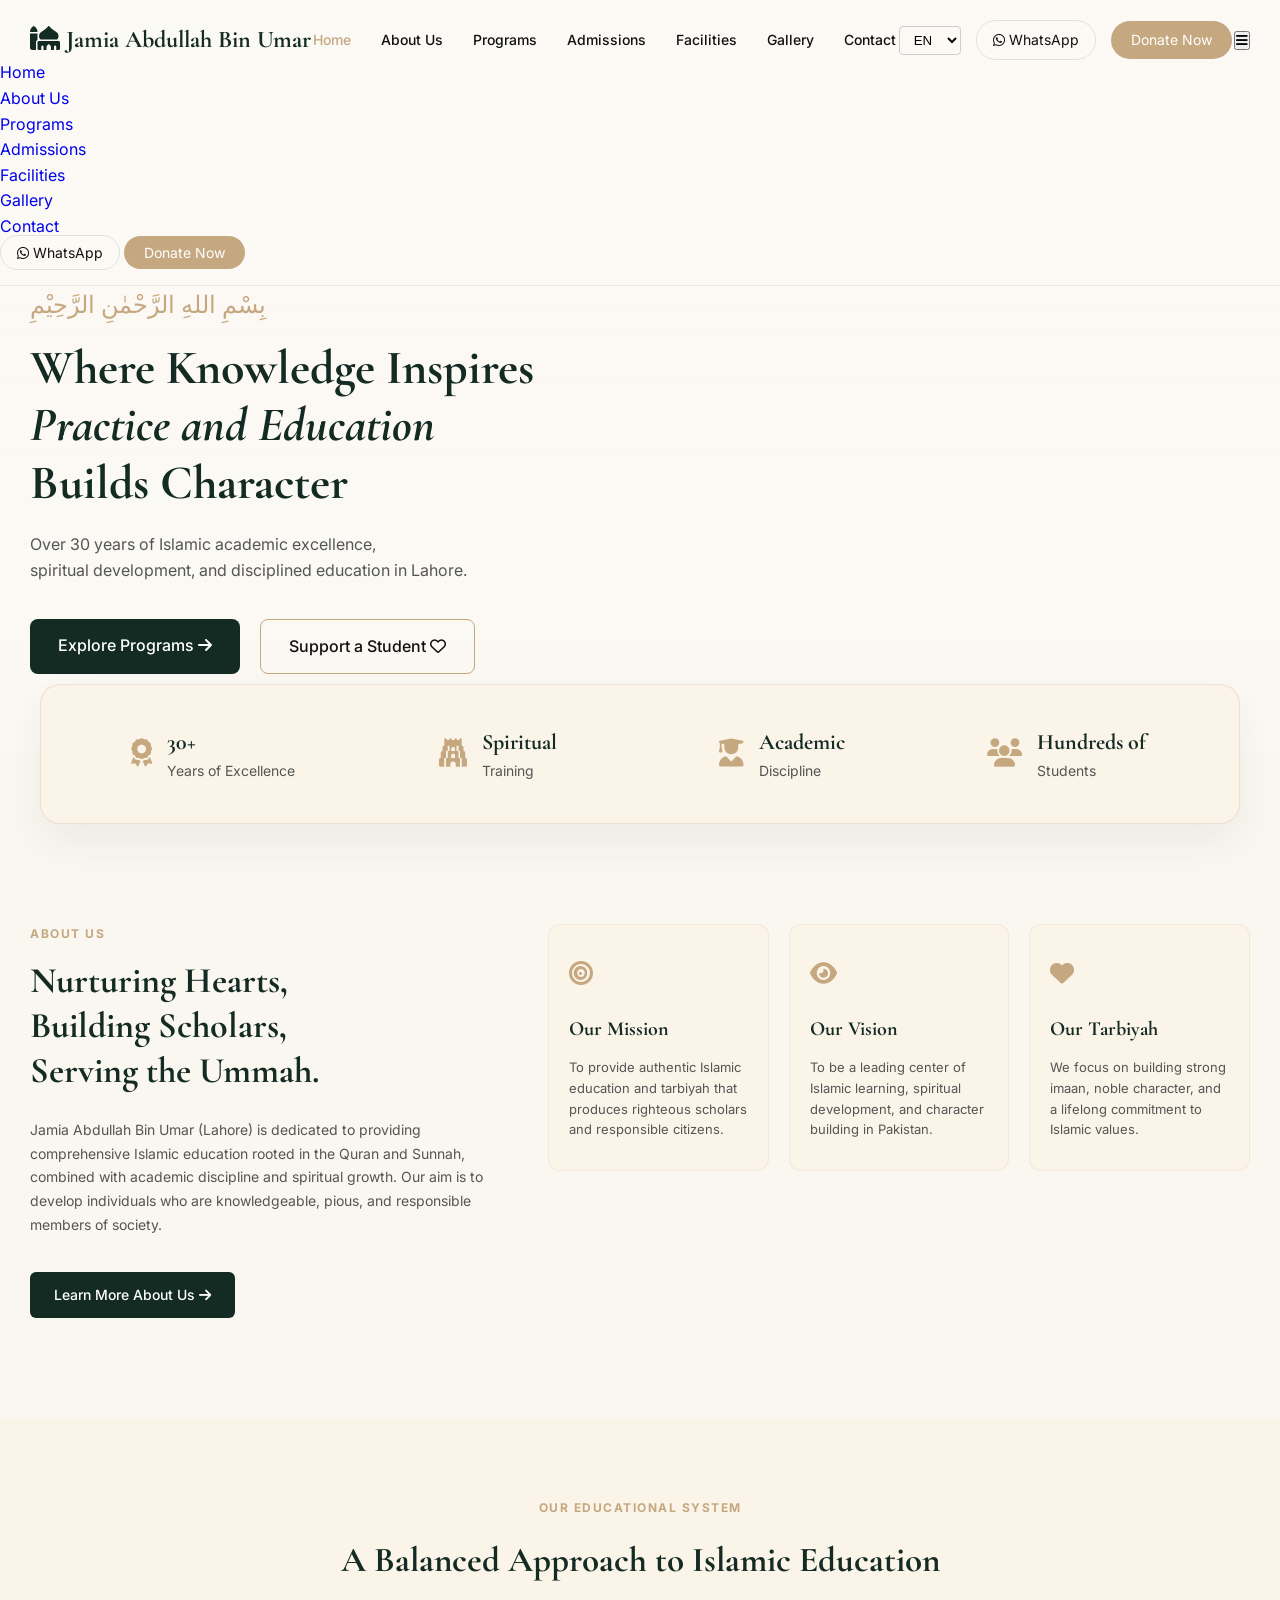
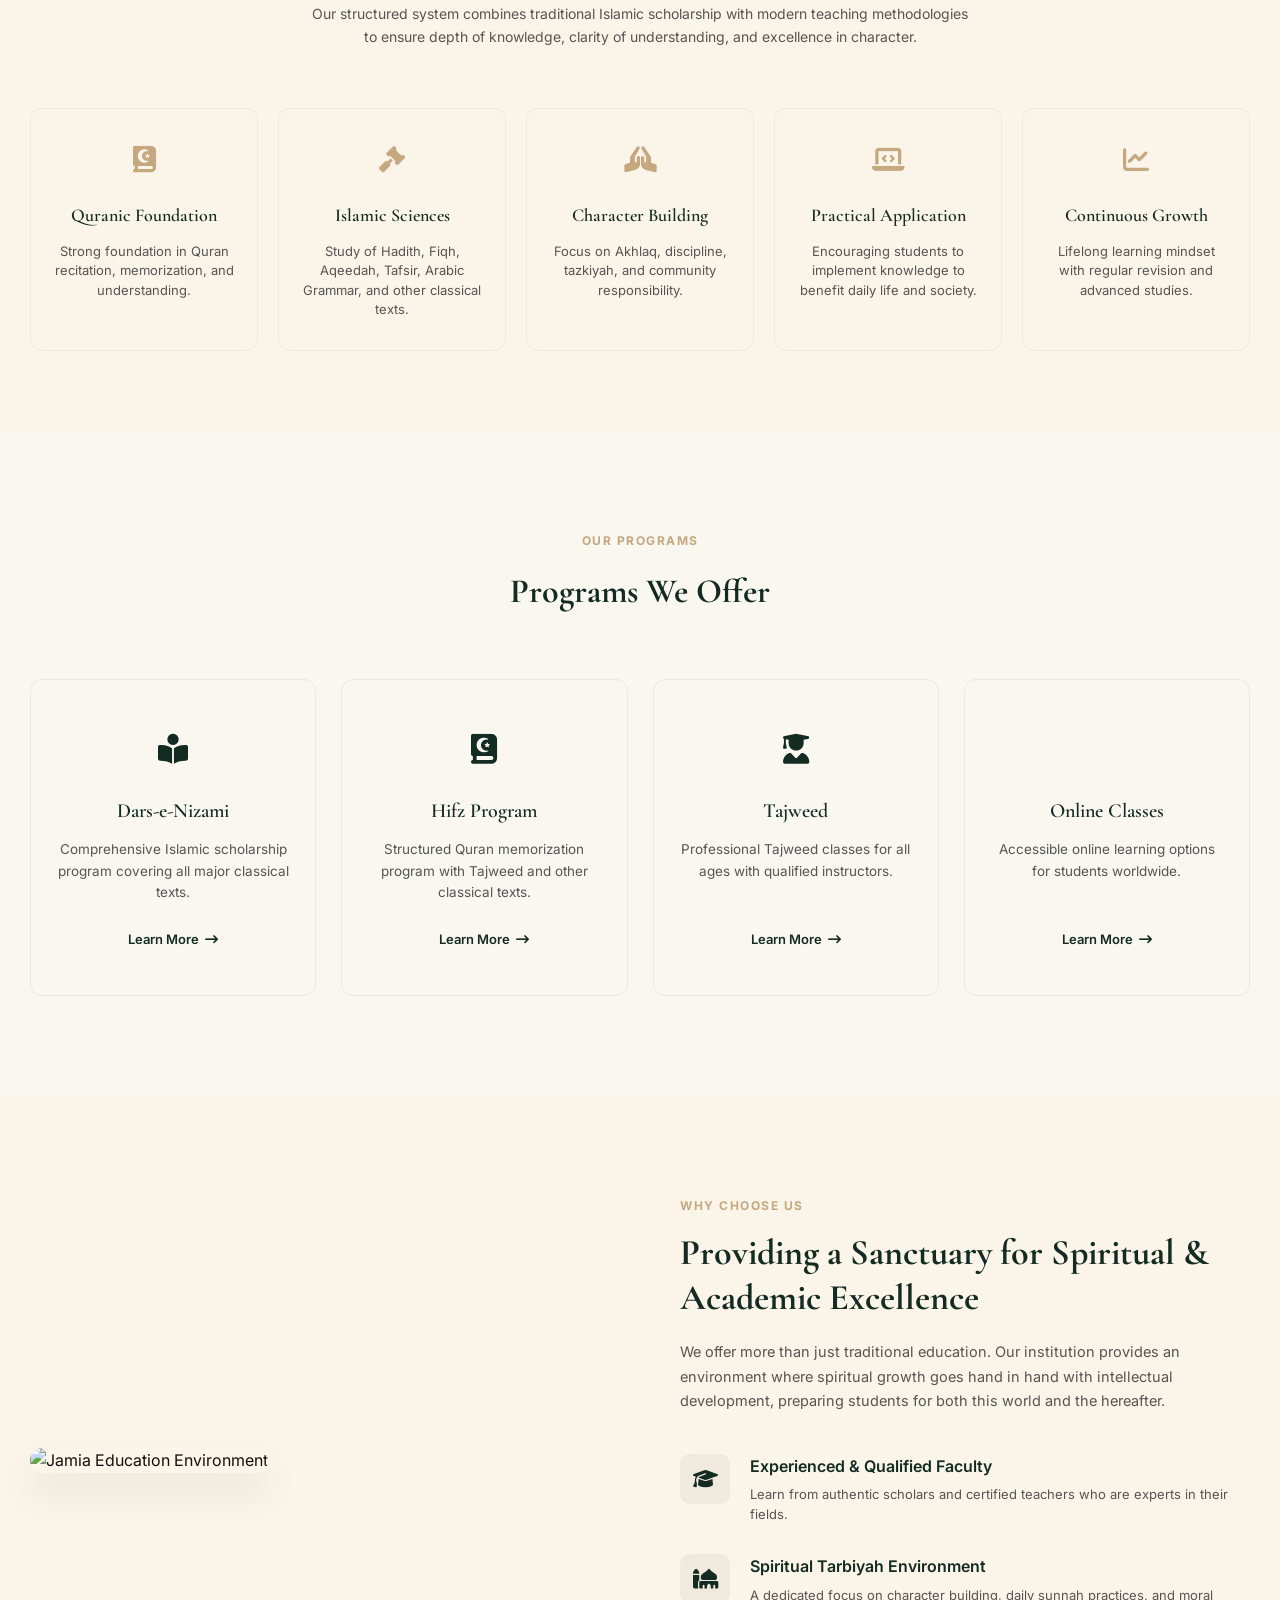
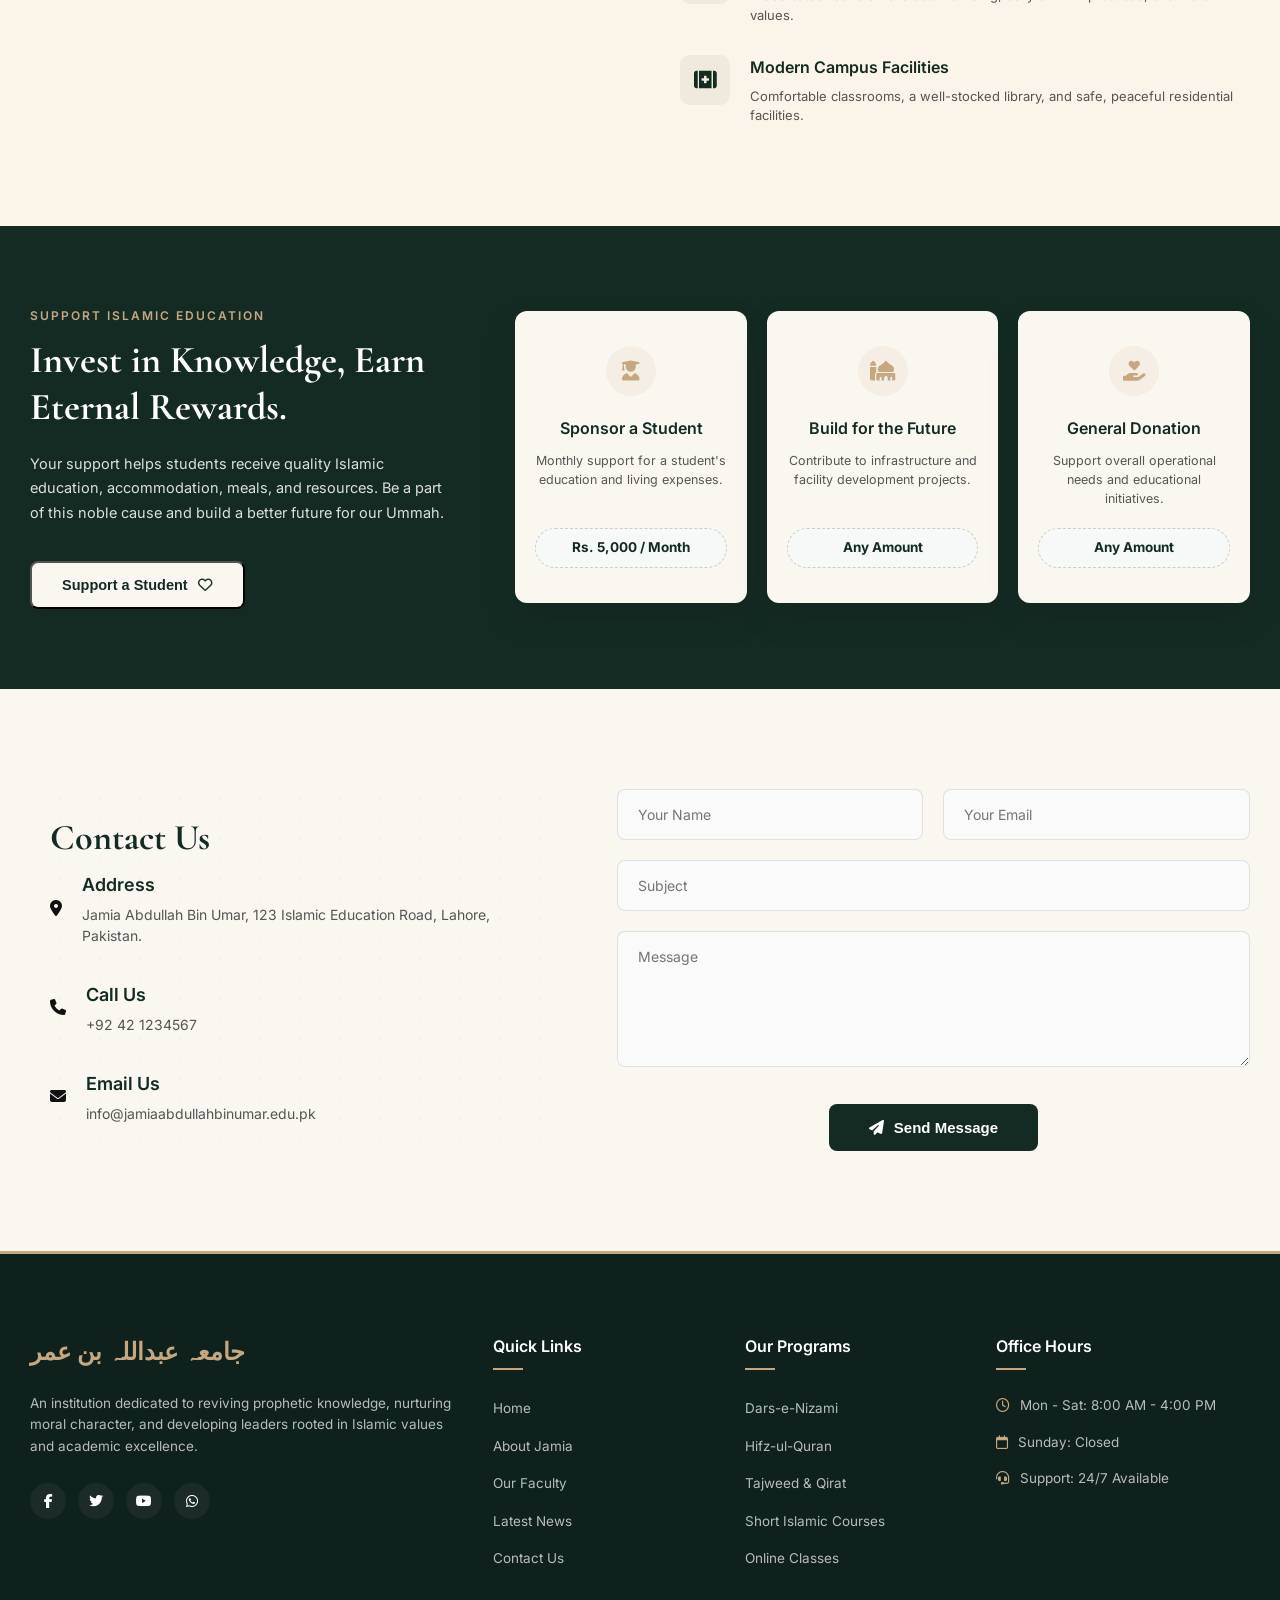
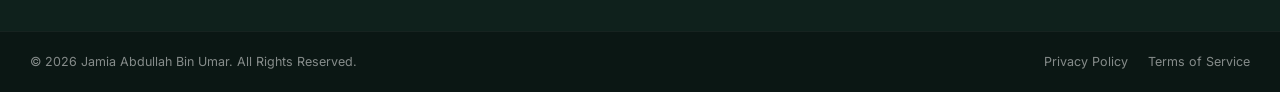
==== commit d4ce26c6: "Add files via upload" ====
--- a/index.html
+++ b/index.html
@@ -11,7 +11,6 @@
       href="https://fonts.googleapis.com/css2?family=Cormorant+Garamond:wght@400;600;700&family=Inter:wght@400;500;600&display=swap"
       rel="stylesheet"
     />
-    <!-- FontAwesome for Icons -->
     <link
       rel="stylesheet"
       href="https://cdnjs.cloudflare.com/ajax/libs/font-awesome/6.4.0/css/all.min.css"
@@ -19,10 +18,10 @@
     <link rel="stylesheet" href="style.css" />
   </head>
   <body>
-    <!-- HERO & NAVBAR CONTAINER -->
     <header class="hero-section">
       <!-- 1. NAVBAR -->
       <nav class="navbar">
+        <!-- DEXTOP NAVBAR -->
         <div class="nav-container">
           <a href="#" class="logo">
             <!-- Replace with your actual logo image or text -->
@@ -49,7 +48,26 @@
             >
             <a href="#" class="btn-donate">Donate Now</a>
           </div>
-        </div>
+           <button class="hamburger-btn" id="hamburgerBtn" aria-label="Toggle menu">
+      <i class="fa-solid fa-bars"></i>
+    </button>
+        </div>
+        <!-- MOBILE NAVBAR -->
+        <div class="mobile-menu" id="mobileMenu">
+    <ul class="mobile-nav-links">
+      <li><a href="#" class="active">Home</a></li>
+      <li><a href="#">About Us</a></li>
+      <li><a href="#">Programs</a></li>
+      <li><a href="#">Admissions</a></li>
+      <li><a href="#">Facilities</a></li>
+      <li><a href="#">Gallery</a></li>
+      <li><a href="#">Contact</a></li>
+    </ul>
+    <div class="mobile-actions">
+      <a href="#" class="btn-whatsapp"><i class="fa-brands fa-whatsapp"></i> WhatsApp</a>
+      <a href="#" class="btn-donate">Donate Now</a>
+    </div>
+  </div>
       </nav>
 
       <!-- 2. HERO CONTENT -->
@@ -247,7 +265,7 @@
     
     <div class="why-image-col">
       <div class="image-wrapper">
-        <img src="./images/Bulding pic.png" class="featured-img">
+        <img src="./assets/images/Bulding pic.png" alt="Jamia Education Environment" class="featured-img">
       </div>
     </div>
 
@@ -458,5 +476,6 @@
     </div>
   </div>
 </footer>
+<script src="index.js"></script>
   </body>
 </html>
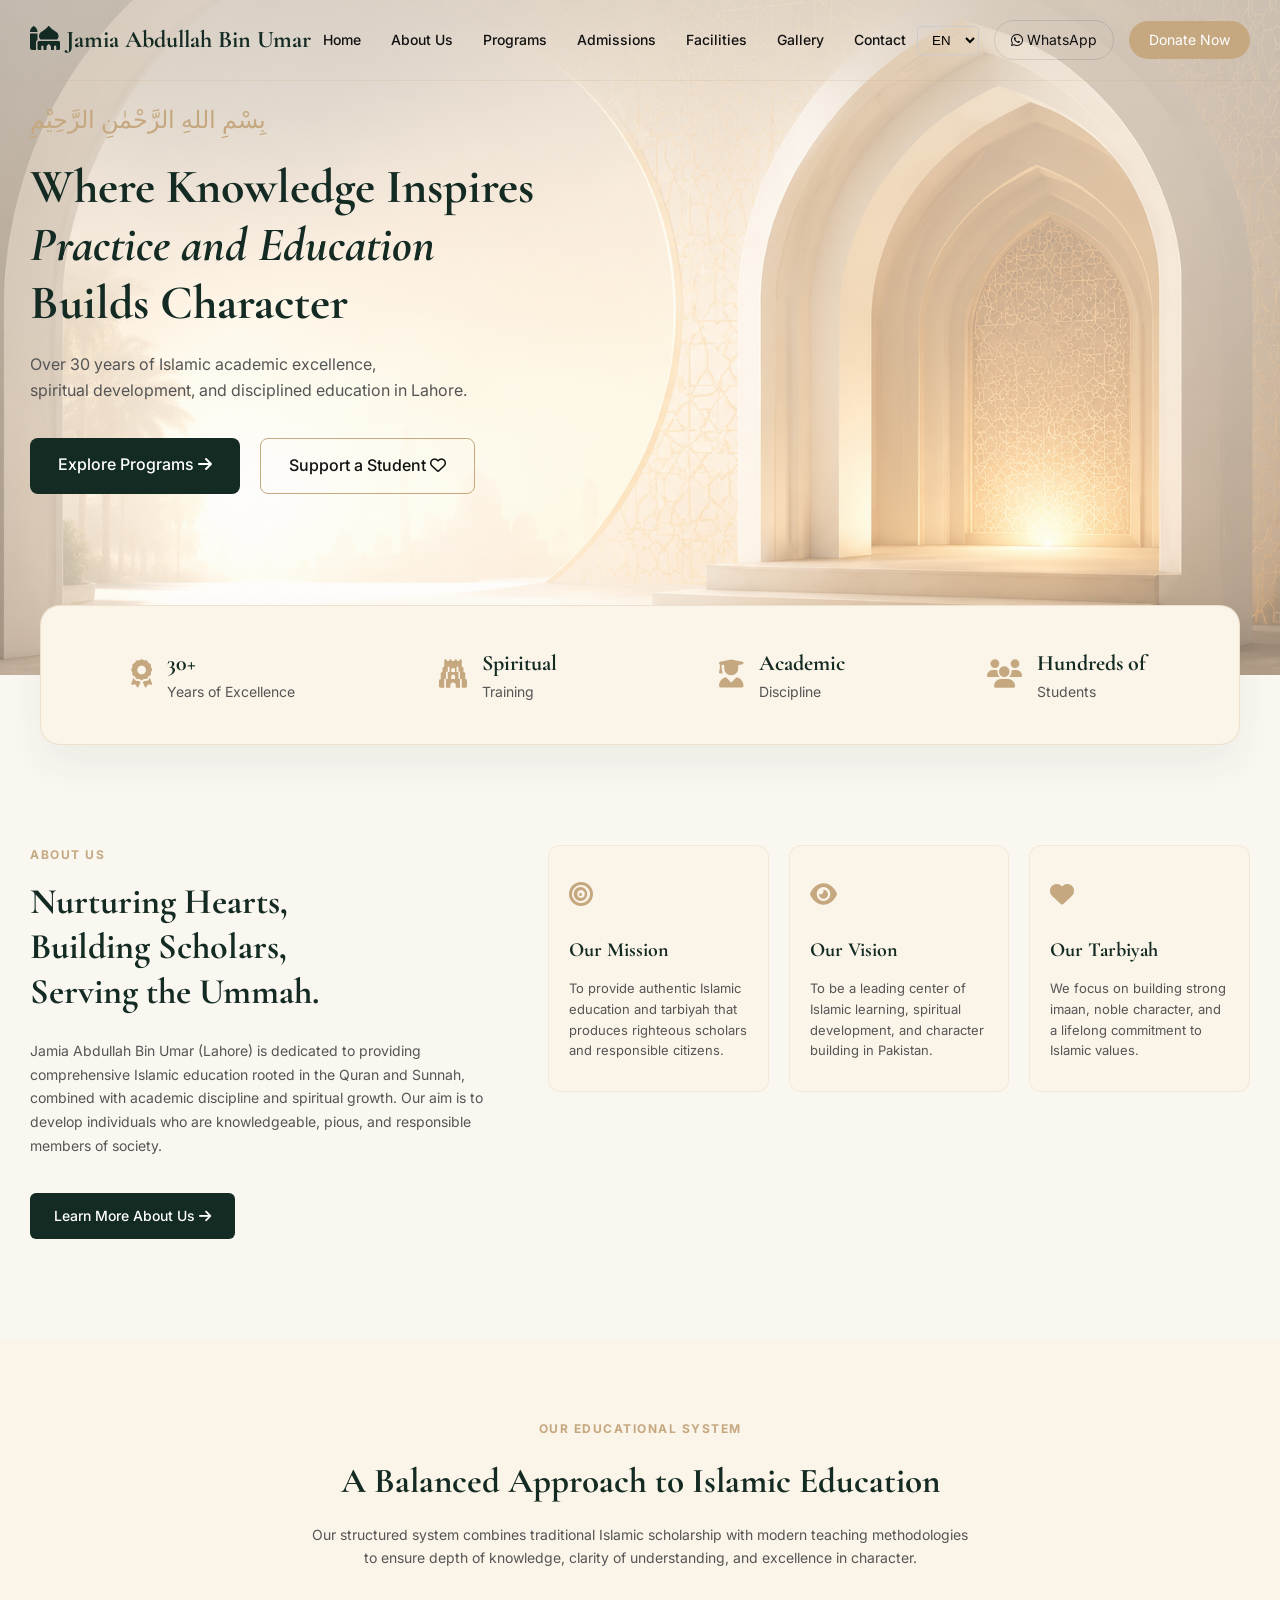
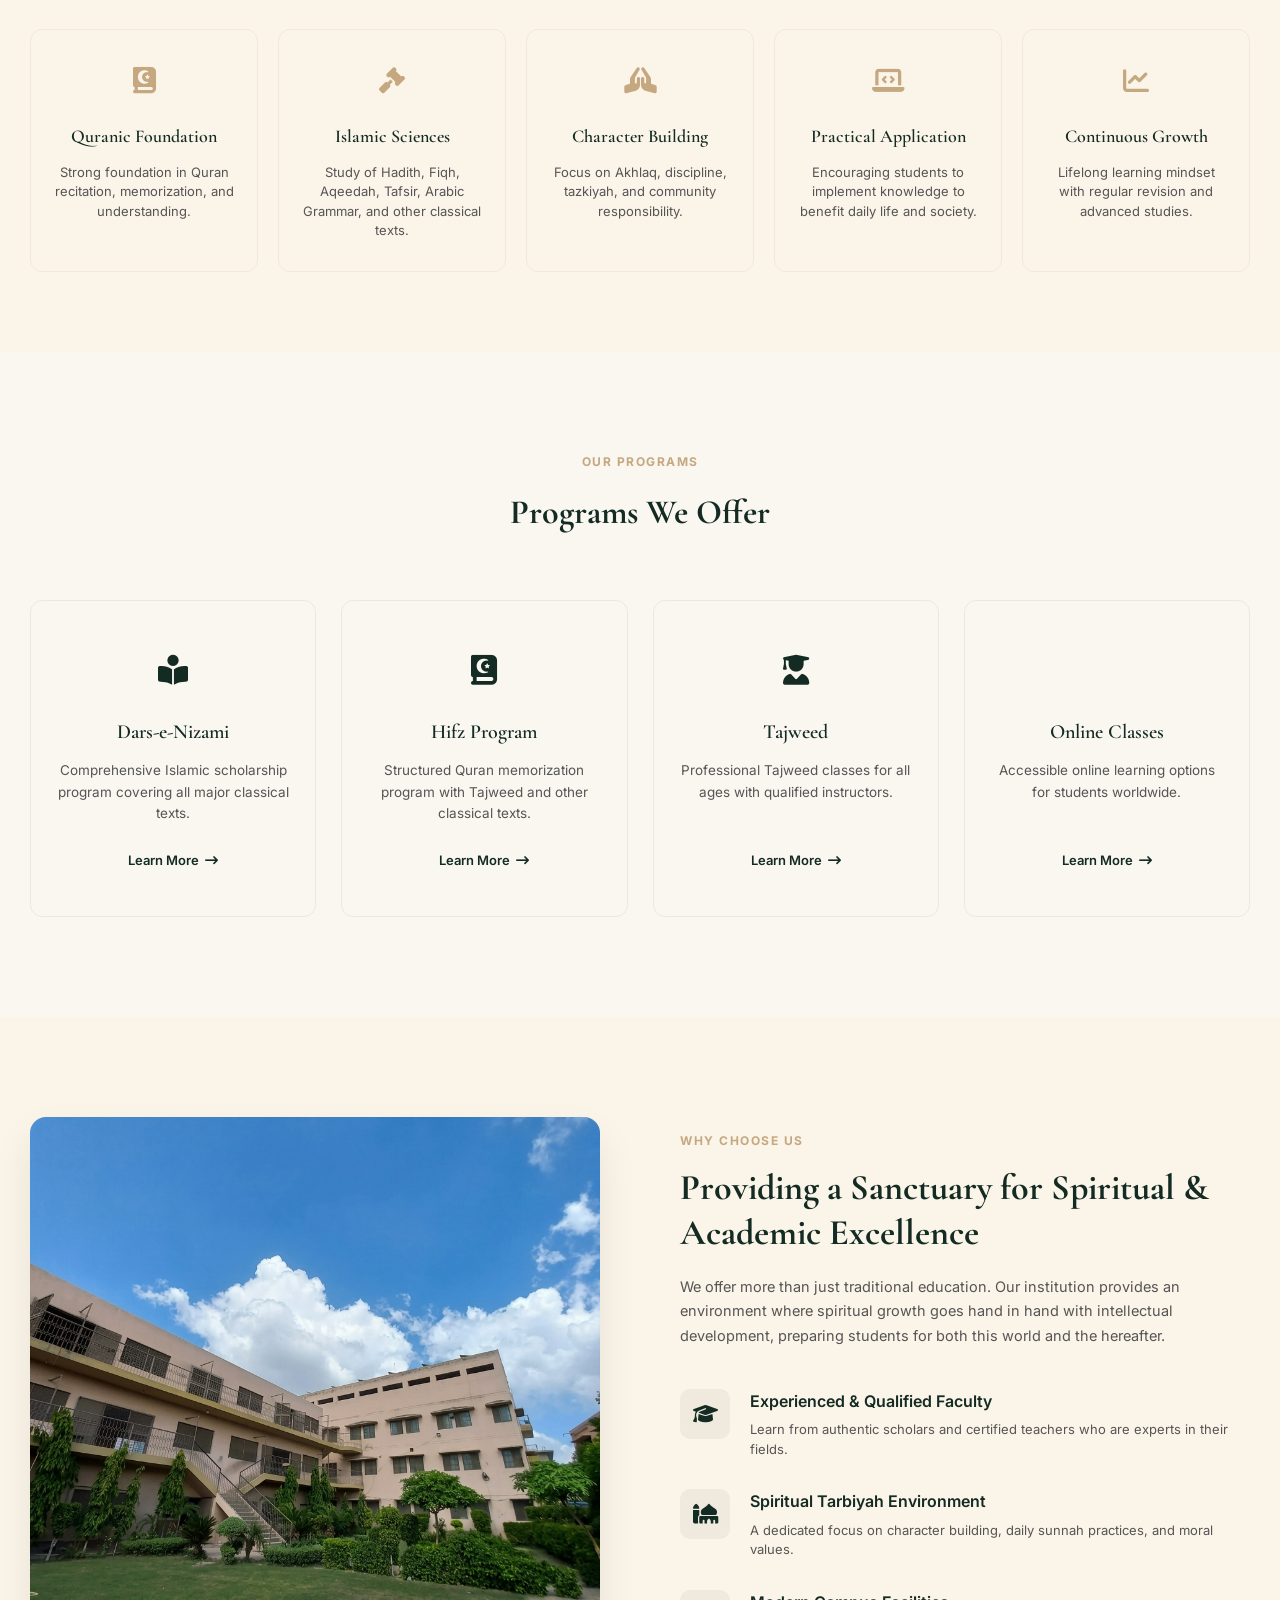
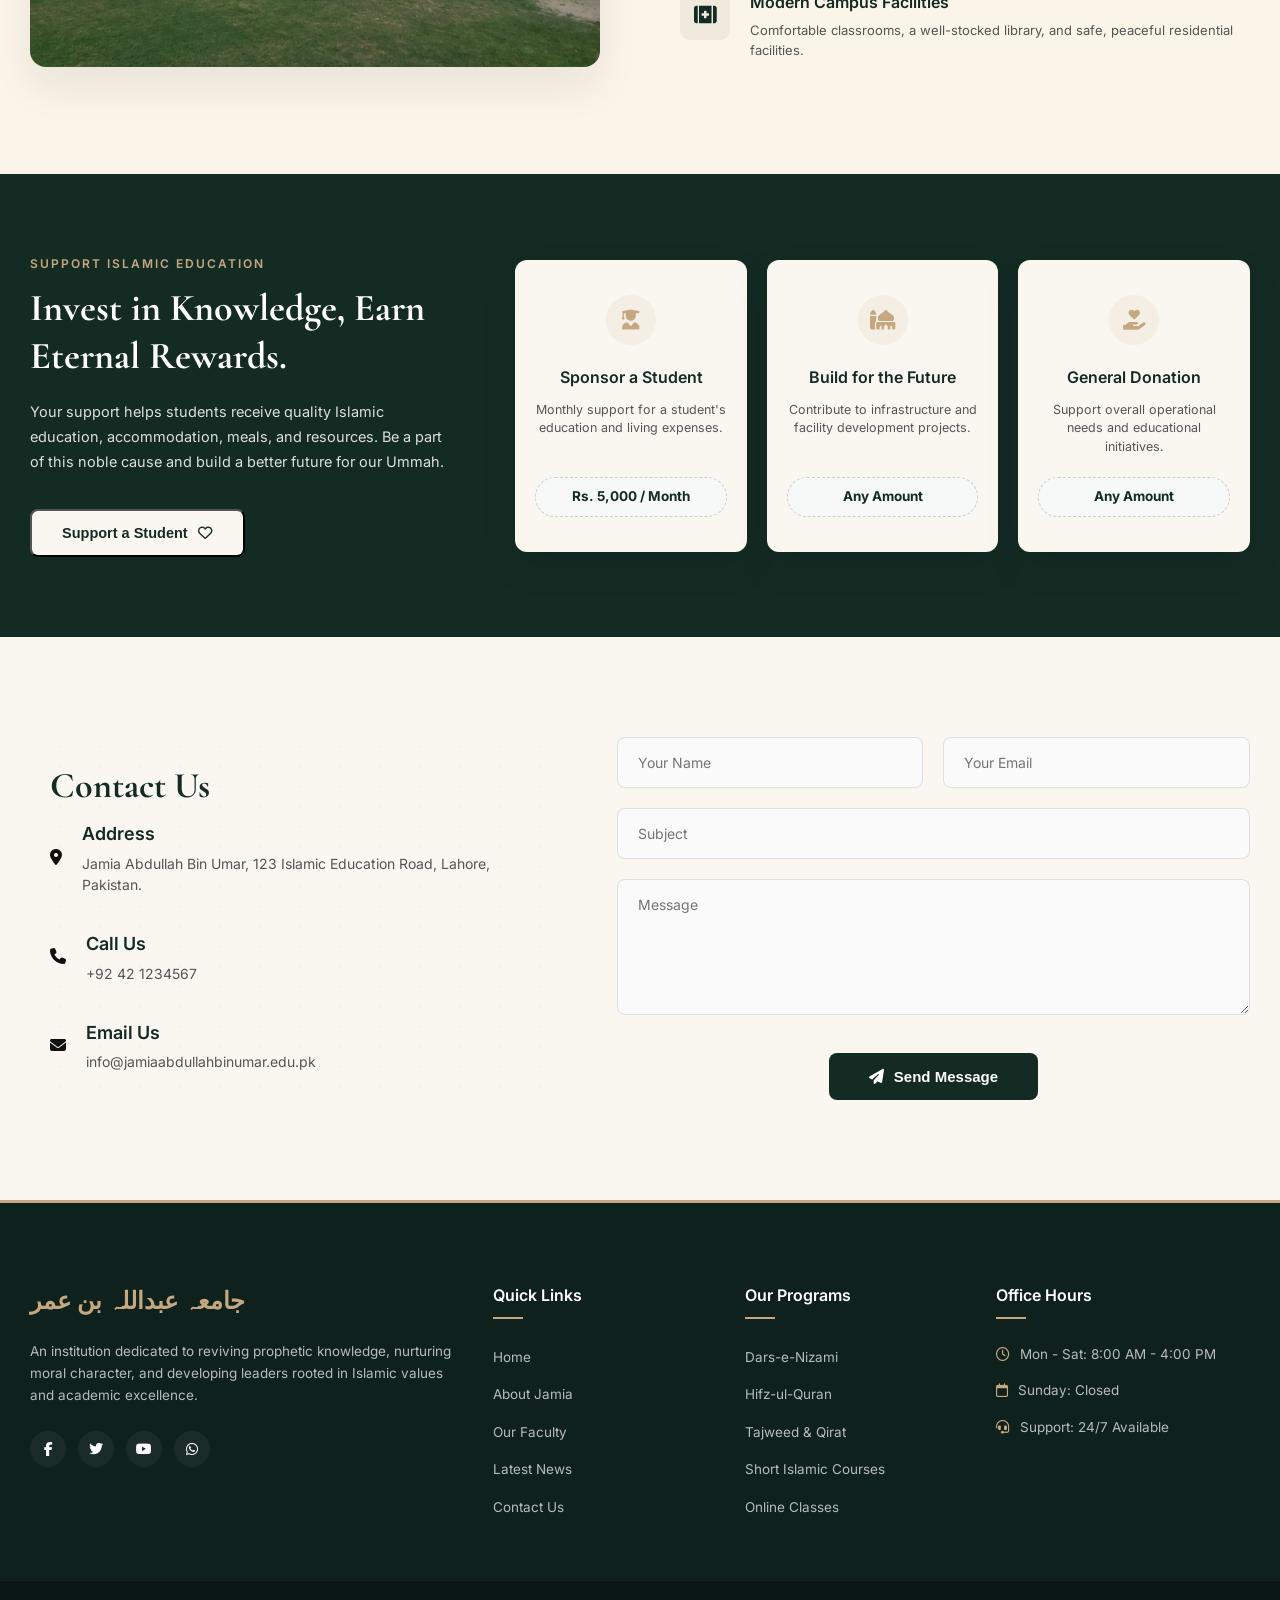
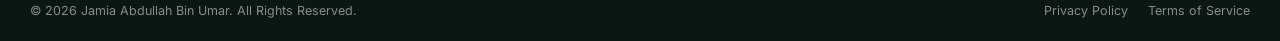
==== commit 42df24dd: "Update fmt.Println message from 'Hello' to 'Goodbye'" ====
--- a/index.html
+++ b/index.html
@@ -265,7 +265,7 @@
     
     <div class="why-image-col">
       <div class="image-wrapper">
-        <img src="./assets/images/Bulding pic.png" alt="Jamia Education Environment" class="featured-img">
+        <img src="./images/Bulding pic.png" alt="Jamia Education Environment" class="featured-img">
       </div>
     </div>
 
--- a/style.css
+++ b/style.css
@@ -32,7 +32,7 @@
 .hero-section {
   background:
     linear-gradient(rgba(253, 251, 247, 0.65), rgba(253, 251, 247, 0.4)),
-    url("./website/ChatGPT\ Image\ May\ 20\,\ 2026\,\ 11_15_28\ PM.png");
+    url("./images/Home\ page\ hero\ section.png");
   background-size: cover;
   background-position: center right;
   min-height: 75vh;
@@ -41,11 +41,25 @@
   flex-direction: column;
 }
 
-/* NAVBAR STYLING */
+/*  DEXTOP NAVBAR STYLING */
 .navbar {
   width: 100%;
   padding: 20px 0;
   border-bottom: 1px solid rgba(197, 168, 128, 0.2);
+  position: fixed;
+  top: 0;
+  left: 0;
+  background-color: transparent;
+  box-shadow: none;
+  z-index: 9999;
+  padding: 20px 0;
+  transition: all 0.3s ease-in-out;
+}
+.navbar.scrolled {
+  background-color: #fbf9f4;
+  padding: 12px 0;
+  border-bottom: 1px solid rgba(197, 168, 128, 0.2);
+  box-shadow: 0 4px 20px rgba(20, 43, 36, 0.06);
 }
 
 .nav-container {
@@ -76,8 +90,7 @@
   font-weight: 500;
 }
 
-.nav-links a:hover,
-.nav-links a.active {
+.nav-links a:hover {
   color: var(--accent-color);
 }
 
@@ -117,6 +130,104 @@
 .btn-donate:hover {
   background-color: #b59a73;
 }
+/*MOBILE NAVBAR STYLING*/
+/* Hamburger button — desktop pe hidden */
+.hamburger-btn {
+  display: none;
+  background: none;
+  border: none;
+
+  font-size: 24px;
+  color: var(--primary-color);
+  cursor: pointer;
+  padding: 5px;
+  transition: all 0.3s ease;
+}
+.bar {
+  display: block;
+  width: 22px;
+  height: 2px;
+  background-color: var(--primary-color);
+  border-radius: 2px;
+  transition: all 0.4s cubic-bezier(0.4, 0, 0.2, 1); /* اسموتھ اینیمیشن کا جادو */
+}
+
+/* Mobile dropdown menu — default hidden */
+.mobile-menu {
+  position: absolute;
+  top: 100%;
+  left: 0;
+  width: 100%;
+  background-color: #ffffff;
+  box-shadow: 0 15px 30px rgba(0, 0, 0, 0.08);
+  border-bottom: 2px solid var(--accent-color);
+  flex-direction: column;
+  padding: 30px 20px;
+  gap: 20px;
+
+  /* ANIMATION */
+  opacity: 0;
+  transform: translateY(-20px);
+  pointer-events: none;
+  transition: all 0.4s cubic-bezier(0.4, 0, 0.2, 1);
+}
+
+.mobile-menu.active {
+  display: flex;
+  opacity: 1;
+  transform: translateY(0);
+  pointer-events: auto;
+}
+
+.mobile-nav-links {
+  list-style: none;
+  display: flex;
+  flex-direction: column;
+  gap: 14px; /* 18px se kam kiya — thora tight */
+  margin-bottom: 24px;
+  padding-bottom: 20px;
+  border-bottom: 1px solid rgba(197, 168, 128, 0.15); /* Links aur buttons ke beech*/
+  width: 100%;
+  text-align: center;
+  padding: 10px 0;
+  font-size: 16px;
+  border-bottom: 1px solid rgba(0, 0, 0, 0.03);
+}
+
+.mobile-nav-links a {
+  color: var(--text-dark);
+  font-size: 15px;
+  font-weight: 500;
+  display: block;
+  padding: 4px 0;
+}
+.mobile-nav-links a:hover {
+  color: var(--accent-color);
+  transform: translateX(5px);
+}
+
+.mobile-actions {
+  display: flex;
+  flex-direction: column;
+  width: 100%;
+  gap: 12px;
+  margin-top: 15px;
+}
+
+.mobile-actions a {
+  text-align: center;
+}
+
+/* Existing media query update — hamburger show karo */
+@media (max-width: 768px) {
+  .nav-links,
+  .nav-actions {
+    display: none;
+  }
+  .hamburger-btn {
+    display: block;
+  }
+}
 
 /* HERO CONTENT AREA */
 .hero-container {
@@ -134,7 +245,7 @@
 .bismillah {
   font-size: 24px;
   color: var(--accent-color);
-  margin-bottom: 15px;
+  margin-bottom: 20px;
 }
 
 .hero-heading {
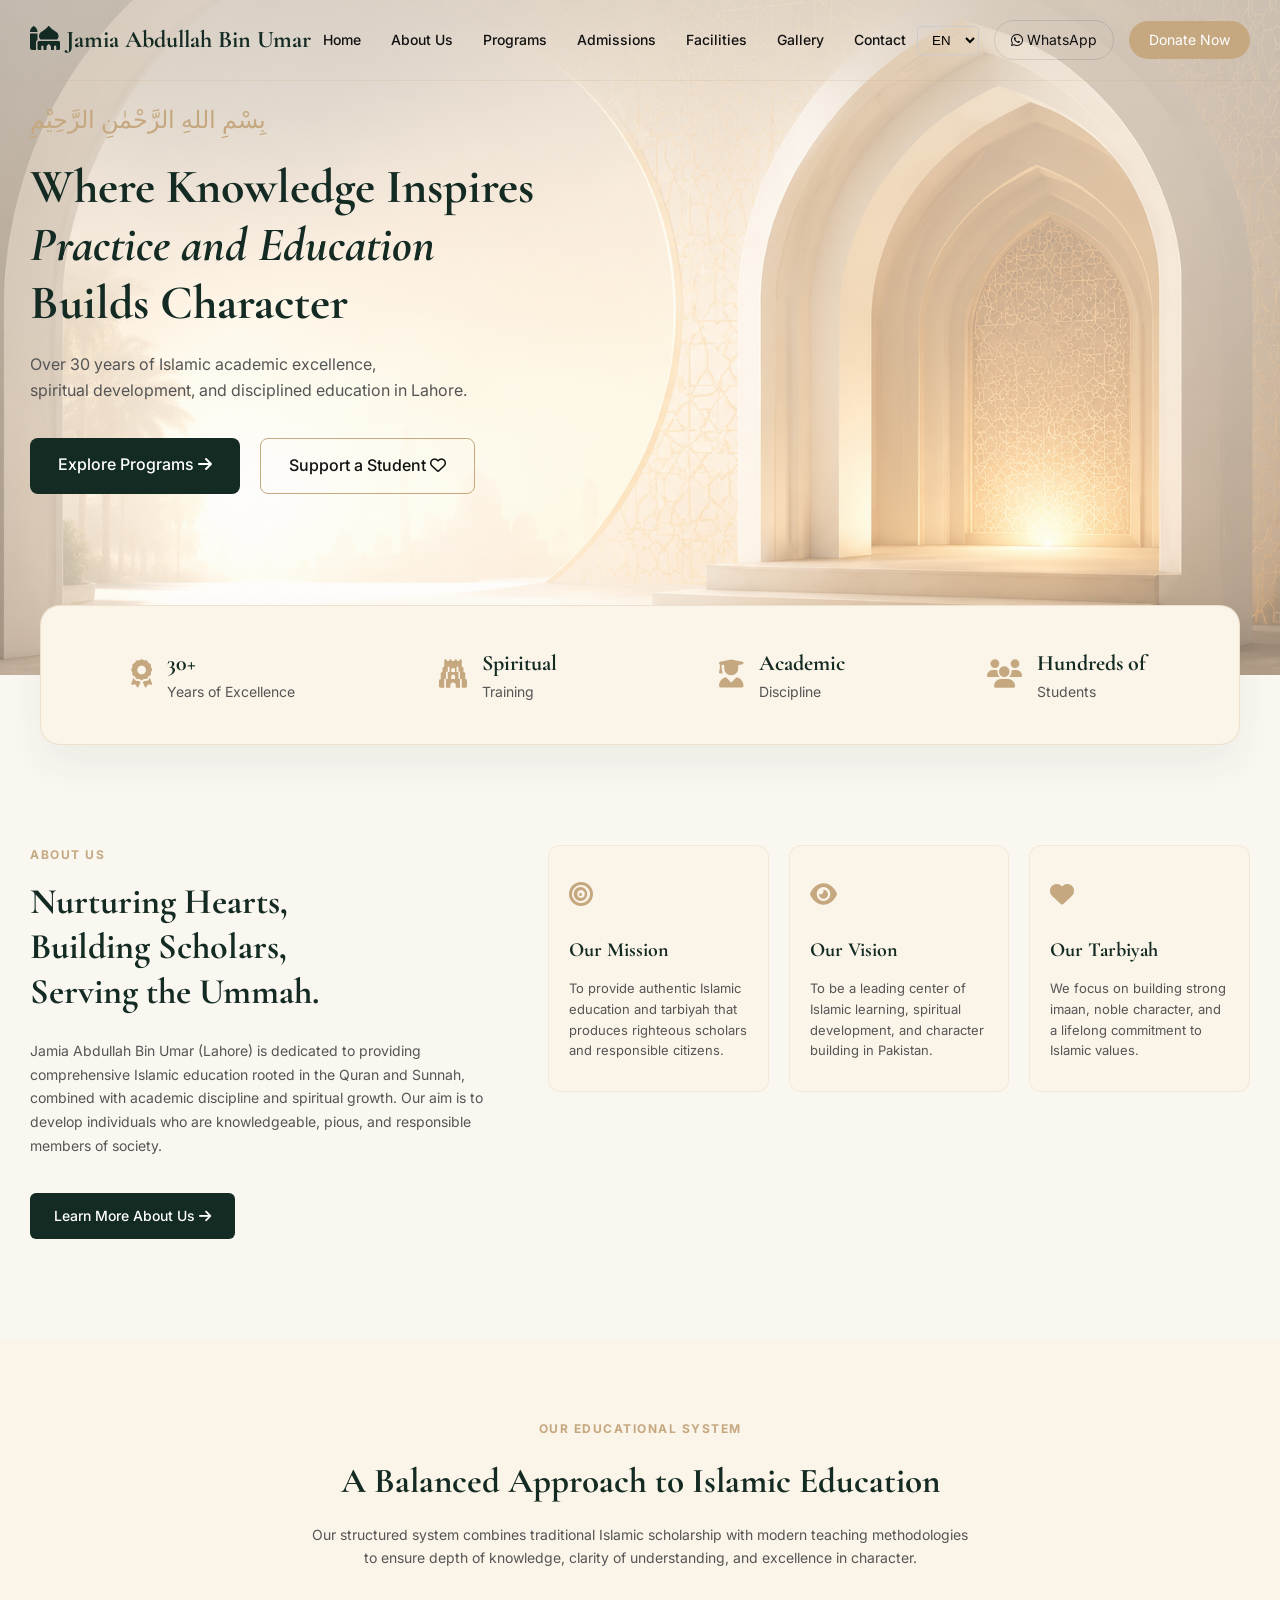
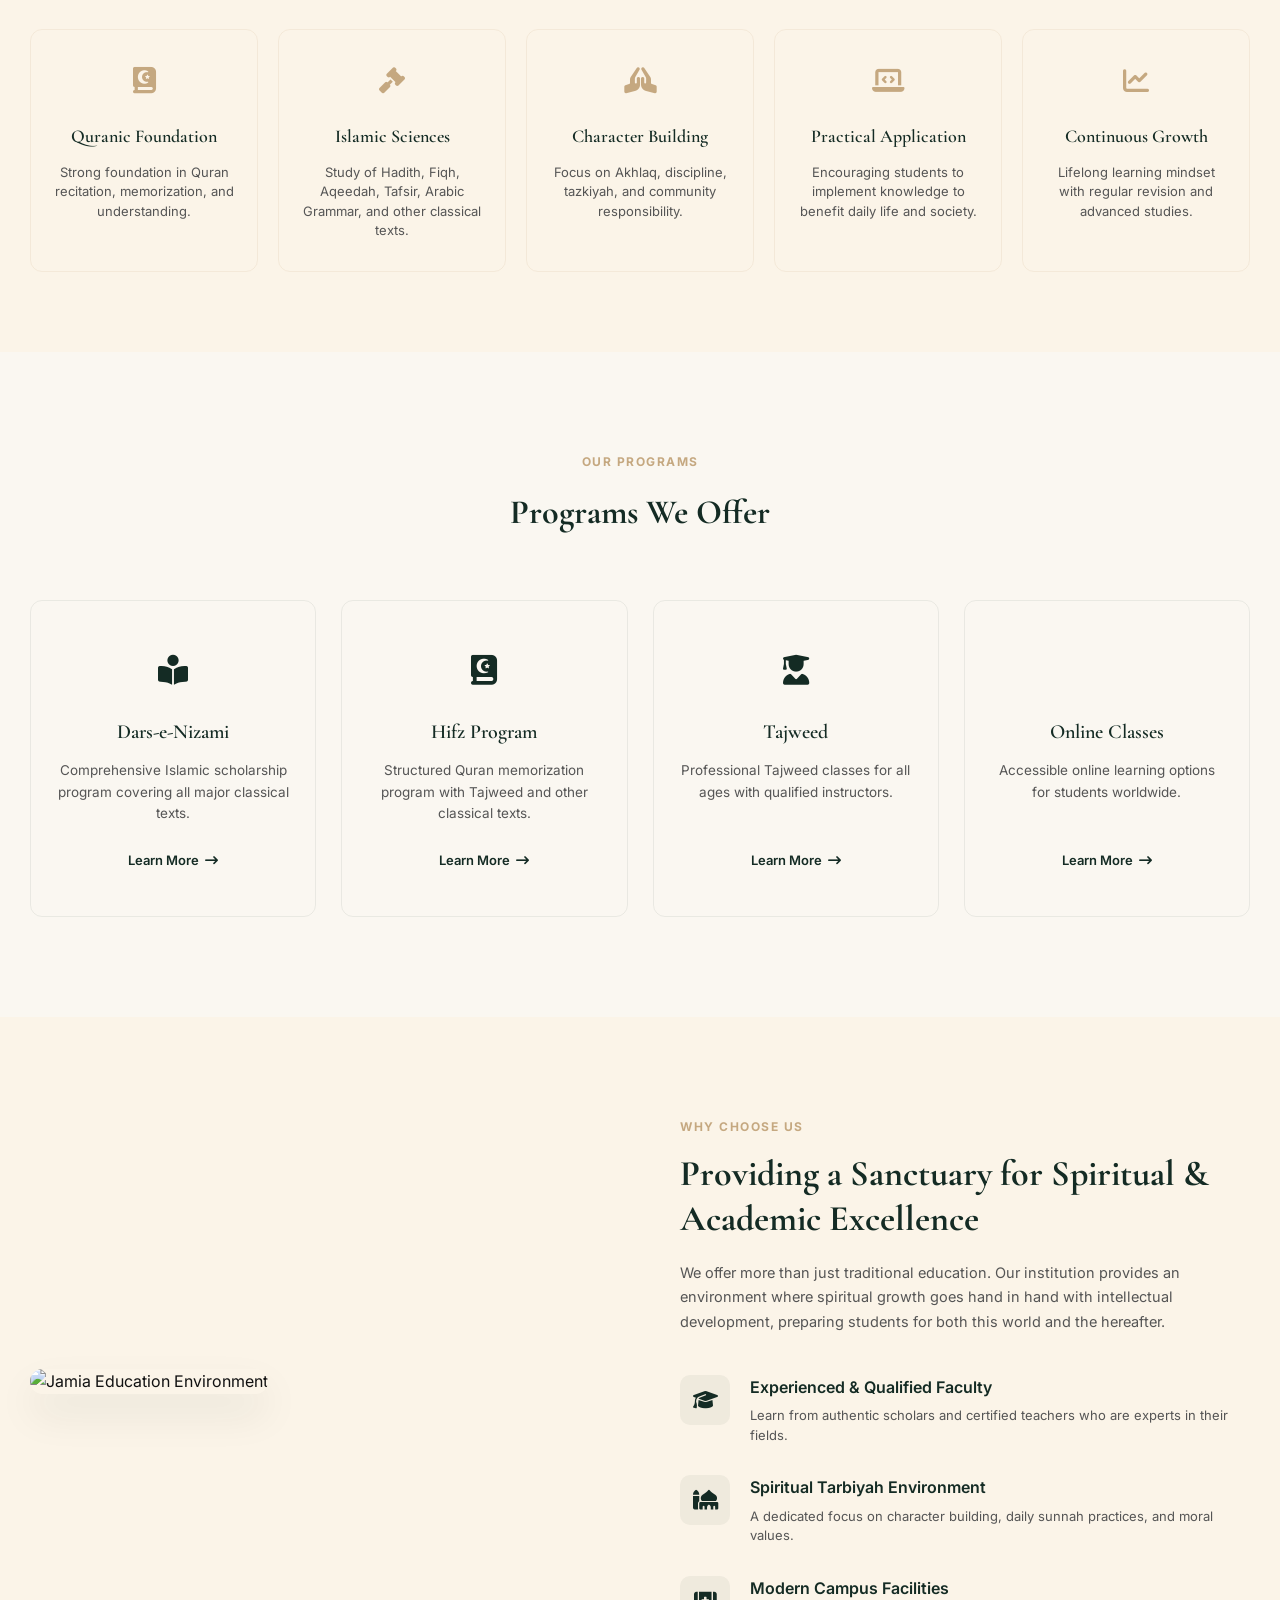
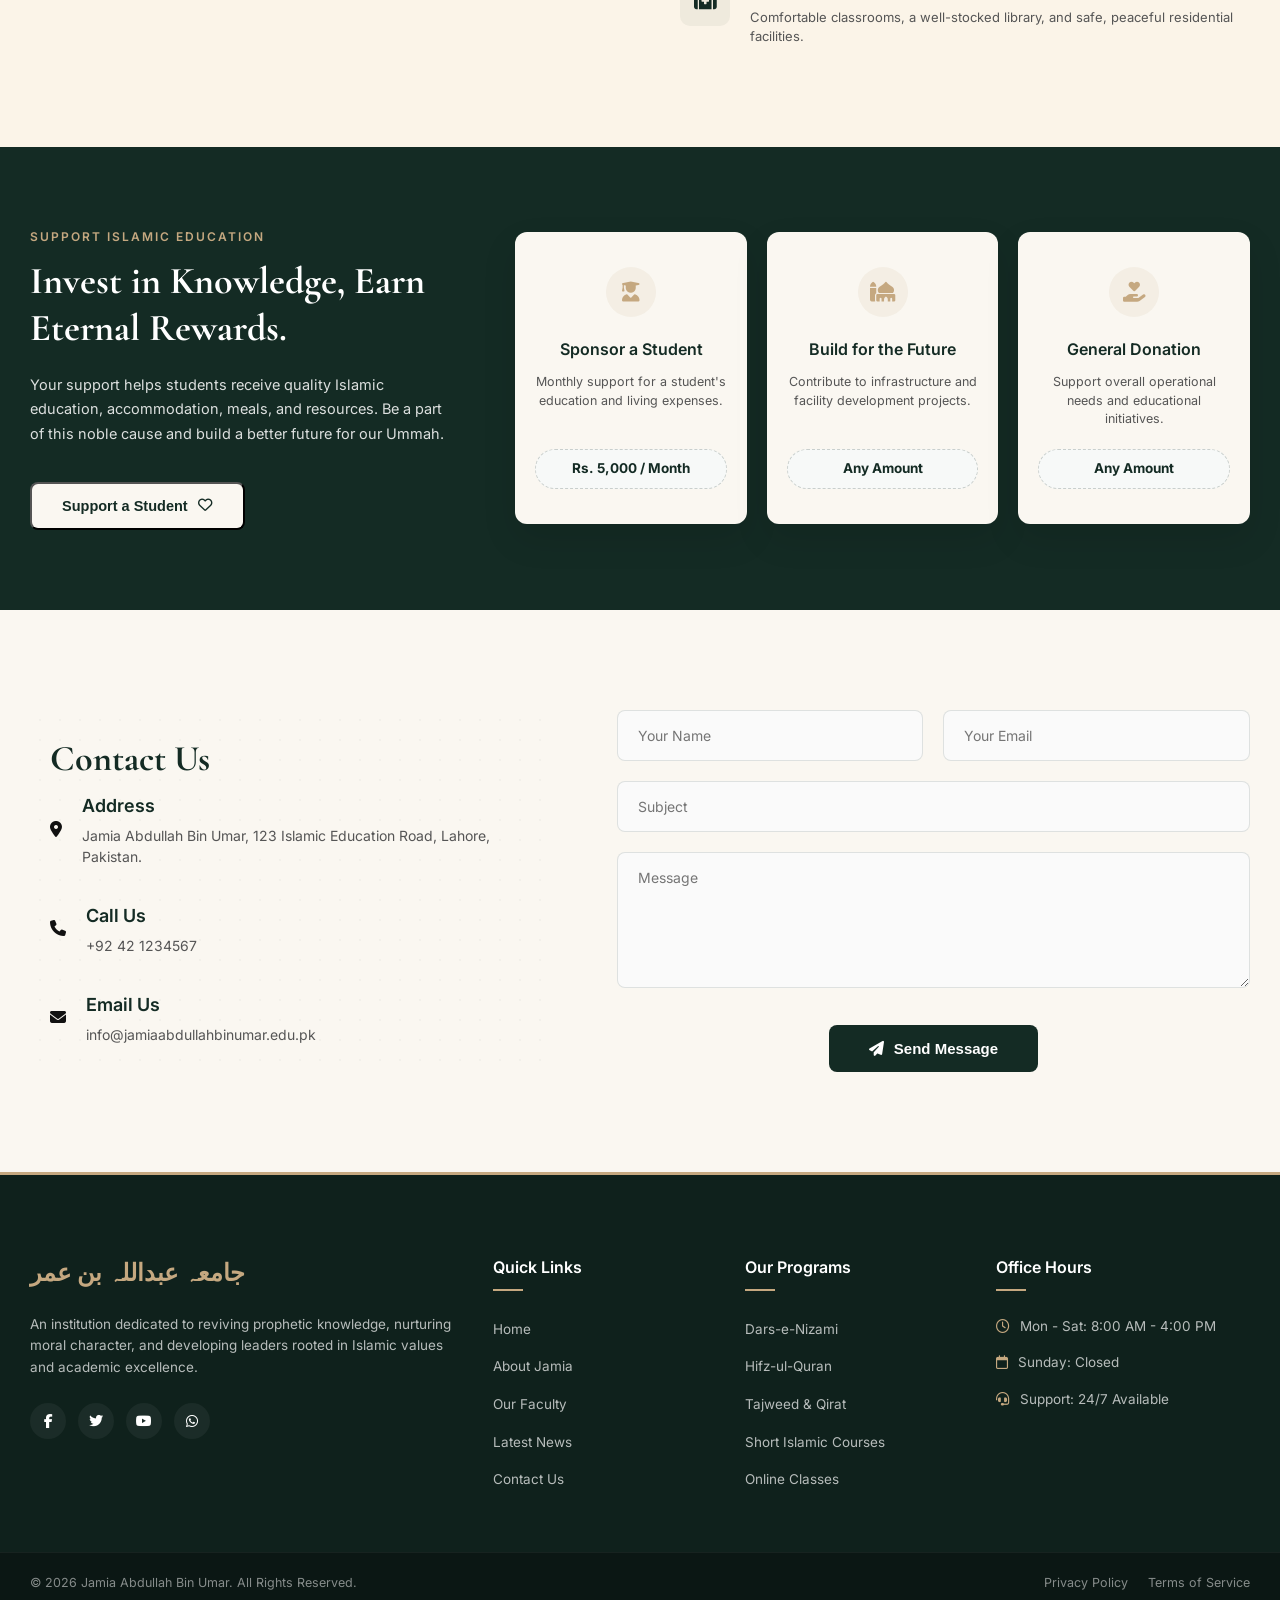
==== commit ae9252df: "change path of picture" ====
--- a/index.html
+++ b/index.html
@@ -265,7 +265,7 @@
     
     <div class="why-image-col">
       <div class="image-wrapper">
-        <img src="./images/Bulding pic.png" alt="Jamia Education Environment" class="featured-img">
+        <img src="./images/Bulding\pic.png" alt="Jamia Education Environment" class="featured-img">
       </div>
     </div>
 
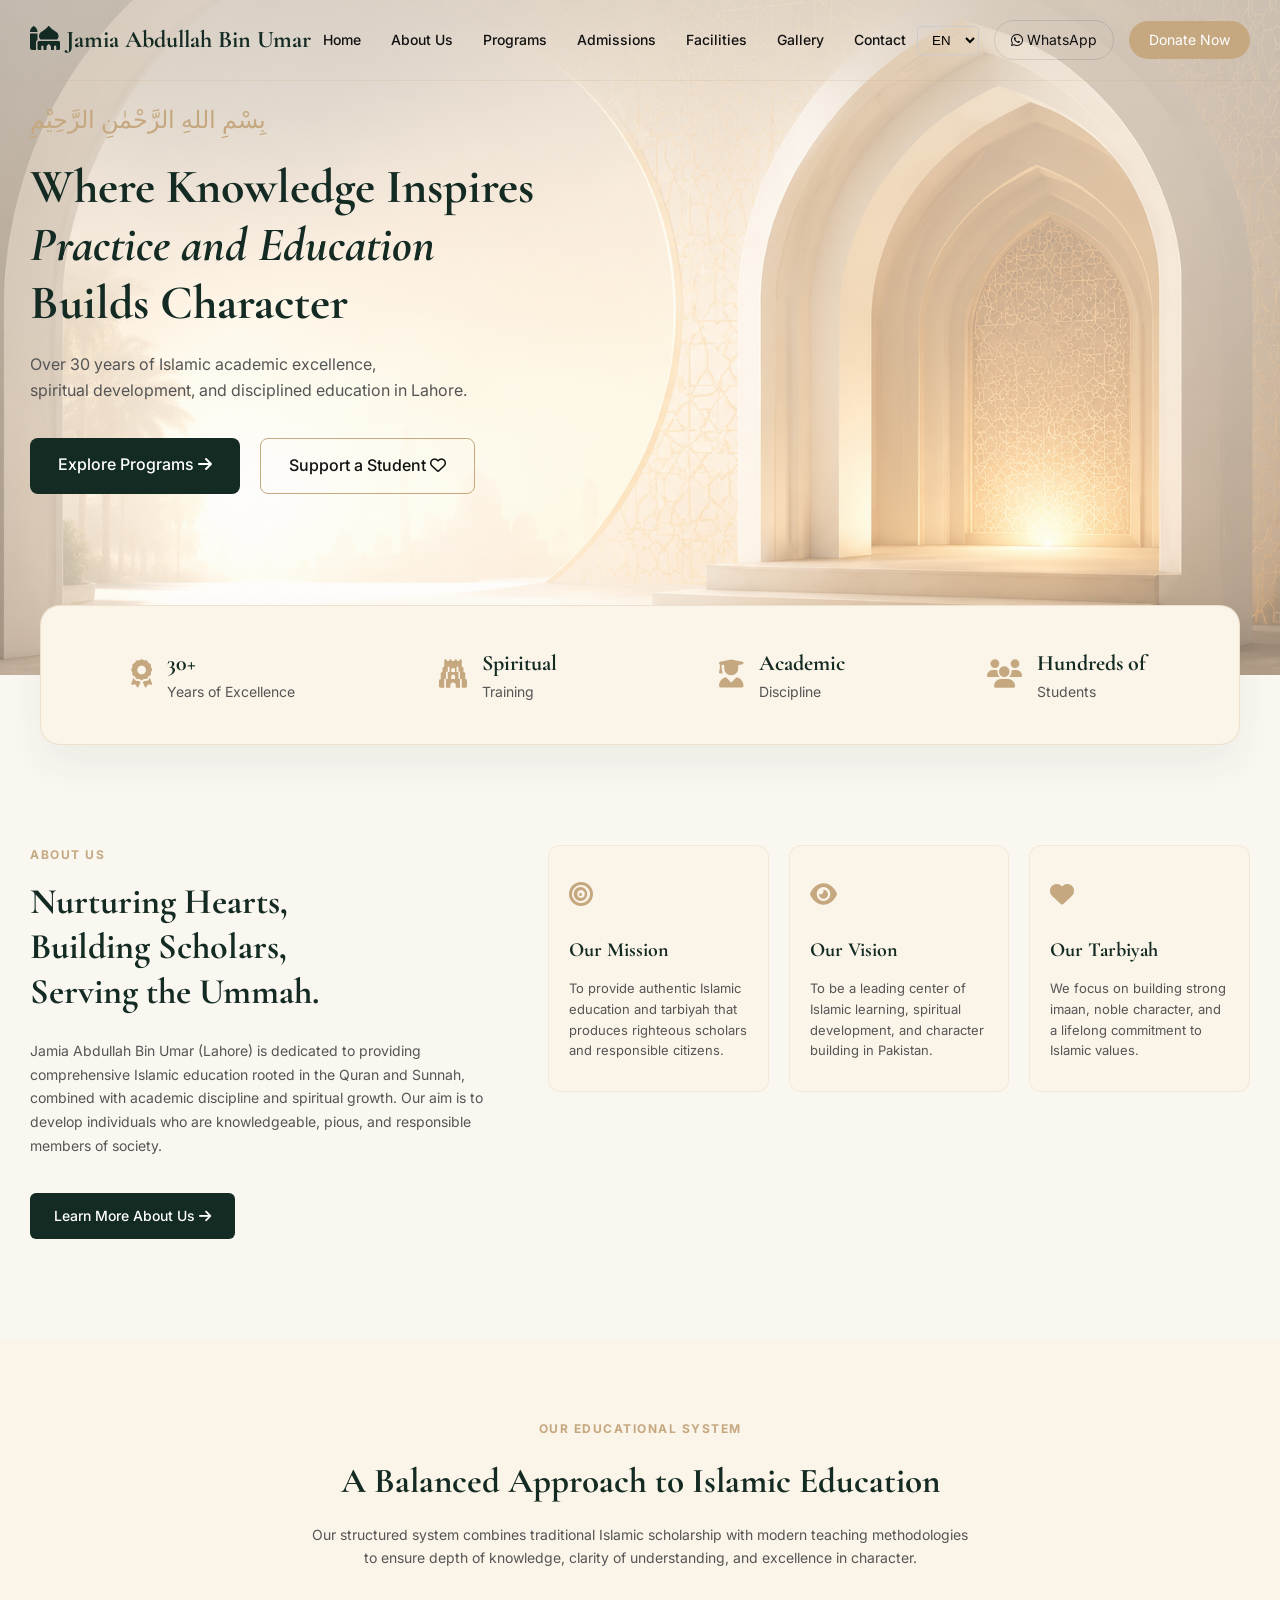
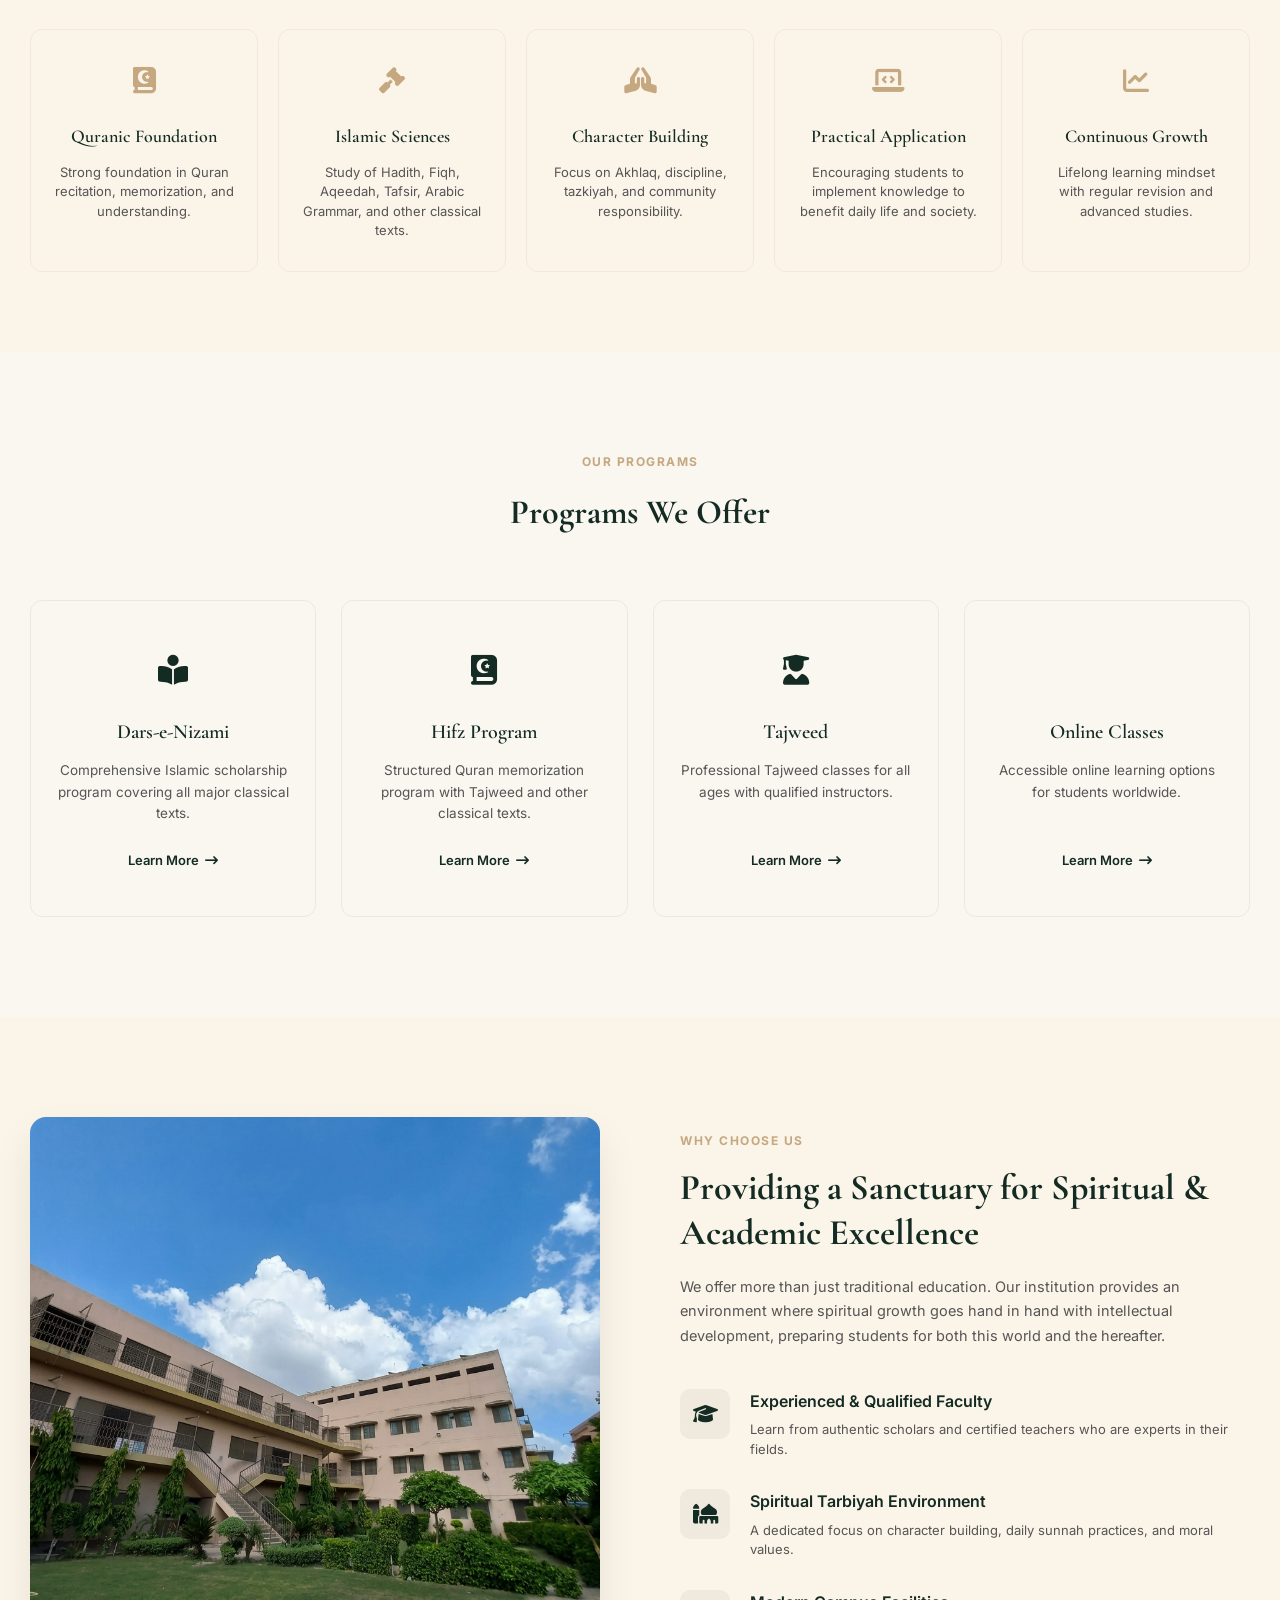
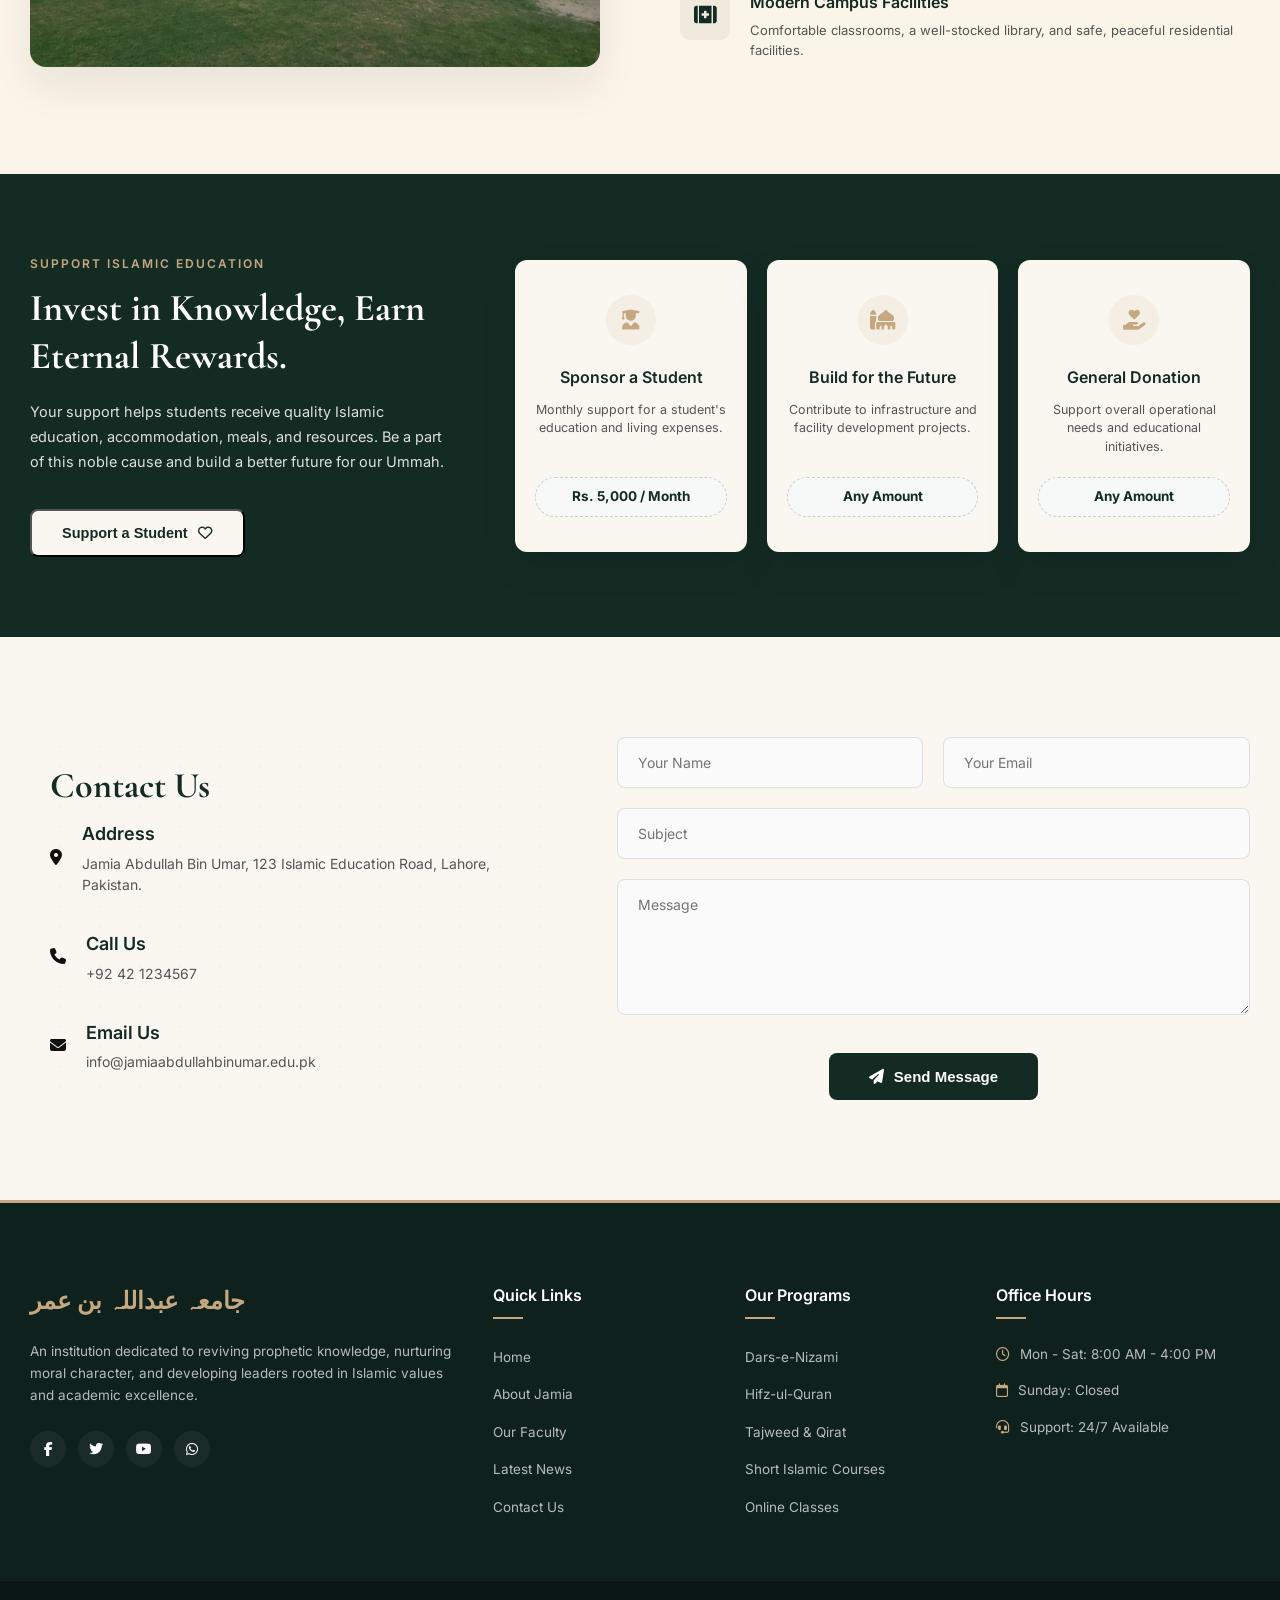
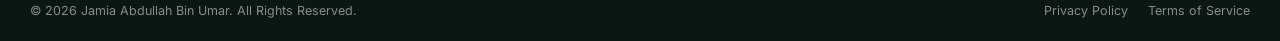
==== commit 6fdbf541: "change path of picture" ====
--- a/index.html
+++ b/index.html
@@ -265,7 +265,7 @@
     
     <div class="why-image-col">
       <div class="image-wrapper">
-        <img src="./images/Bulding\pic.png" alt="Jamia Education Environment" class="featured-img">
+        <img src="./images/Bulding pic.png" alt="Jamia Education Environment" class="featured-img">
       </div>
     </div>
 
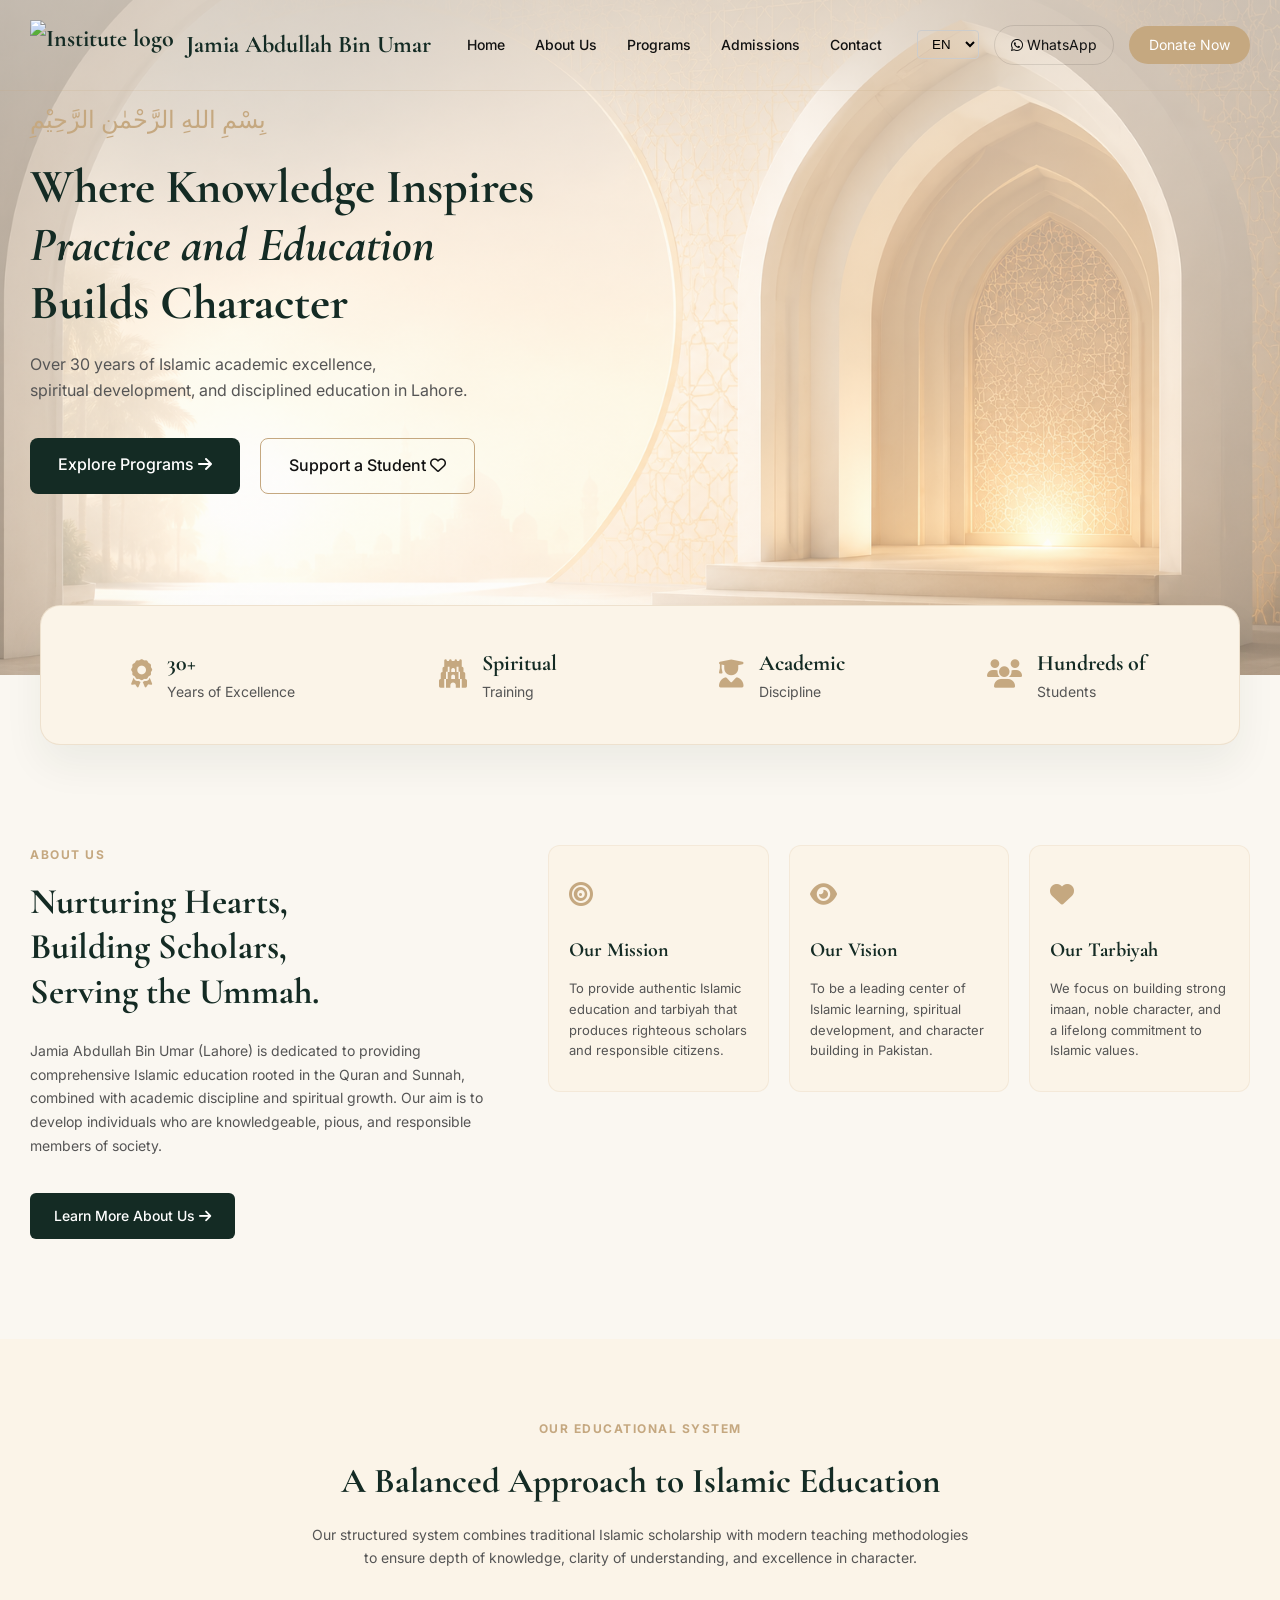
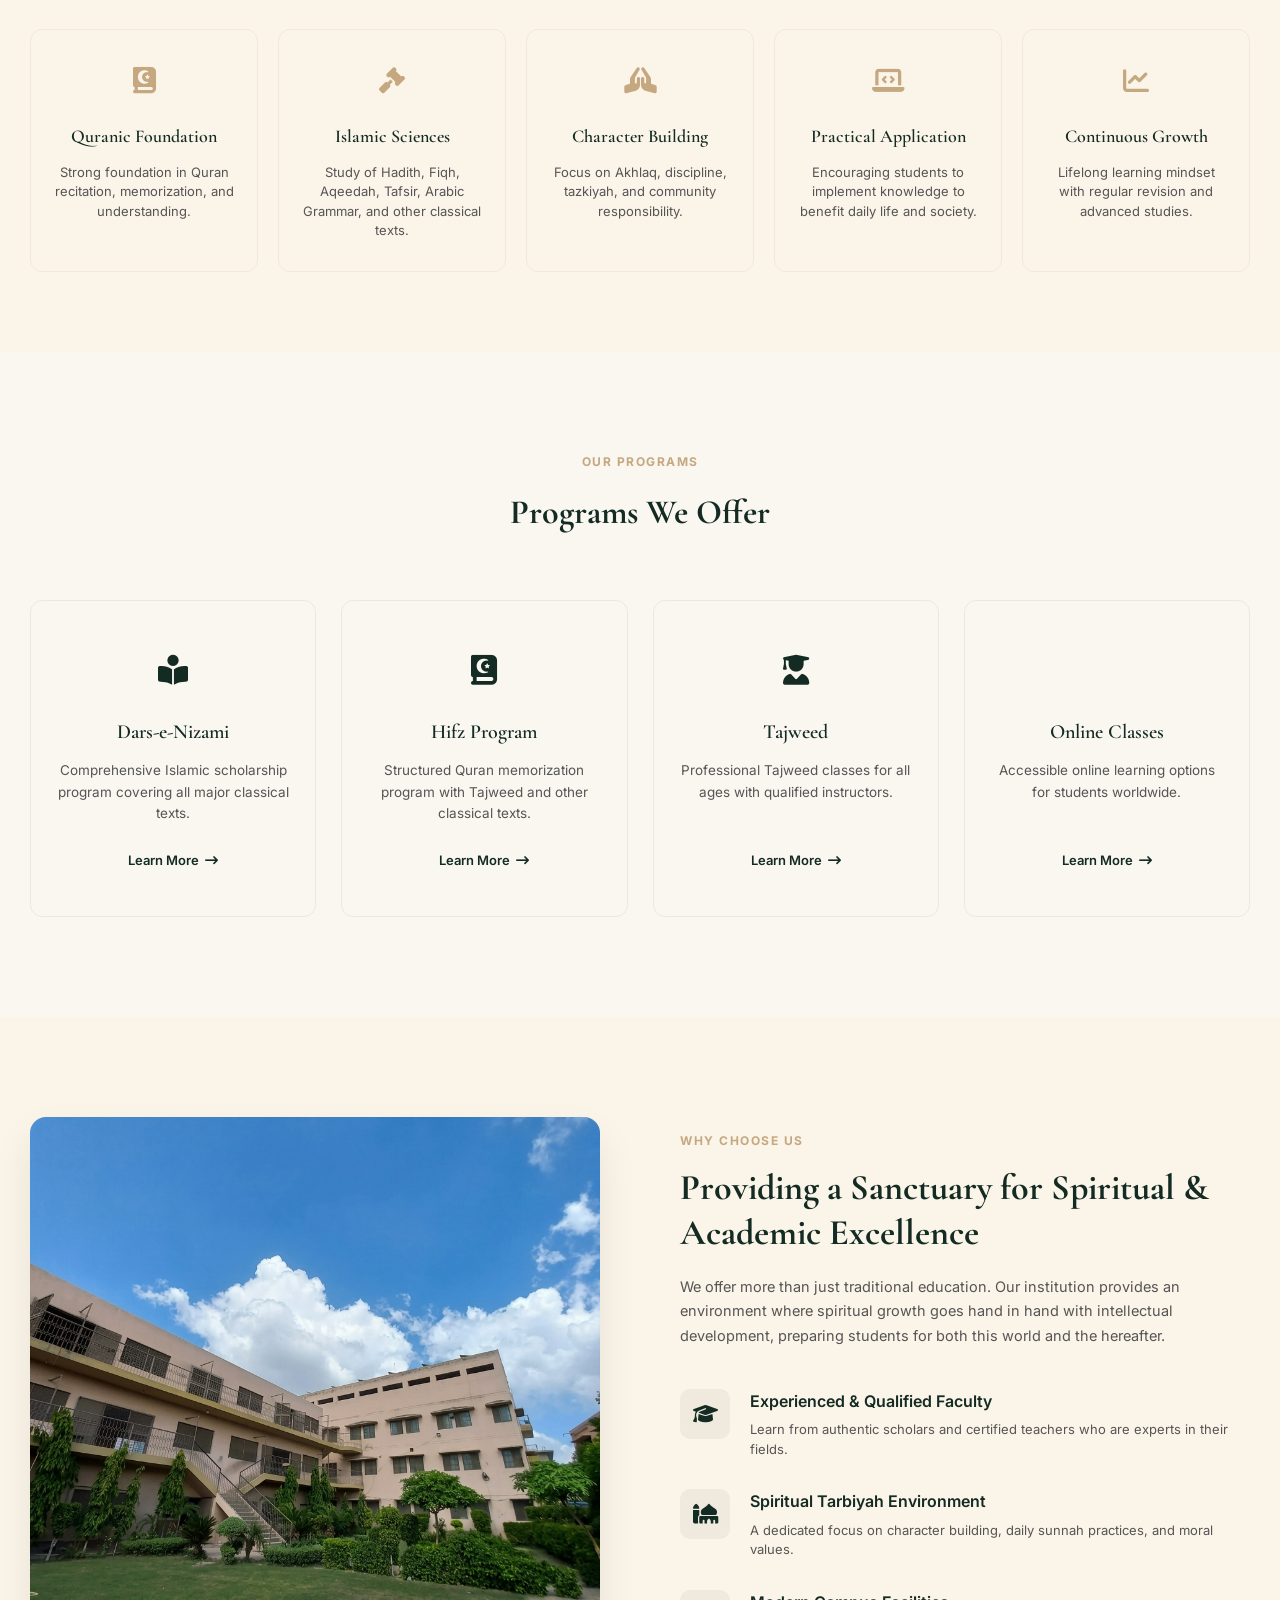
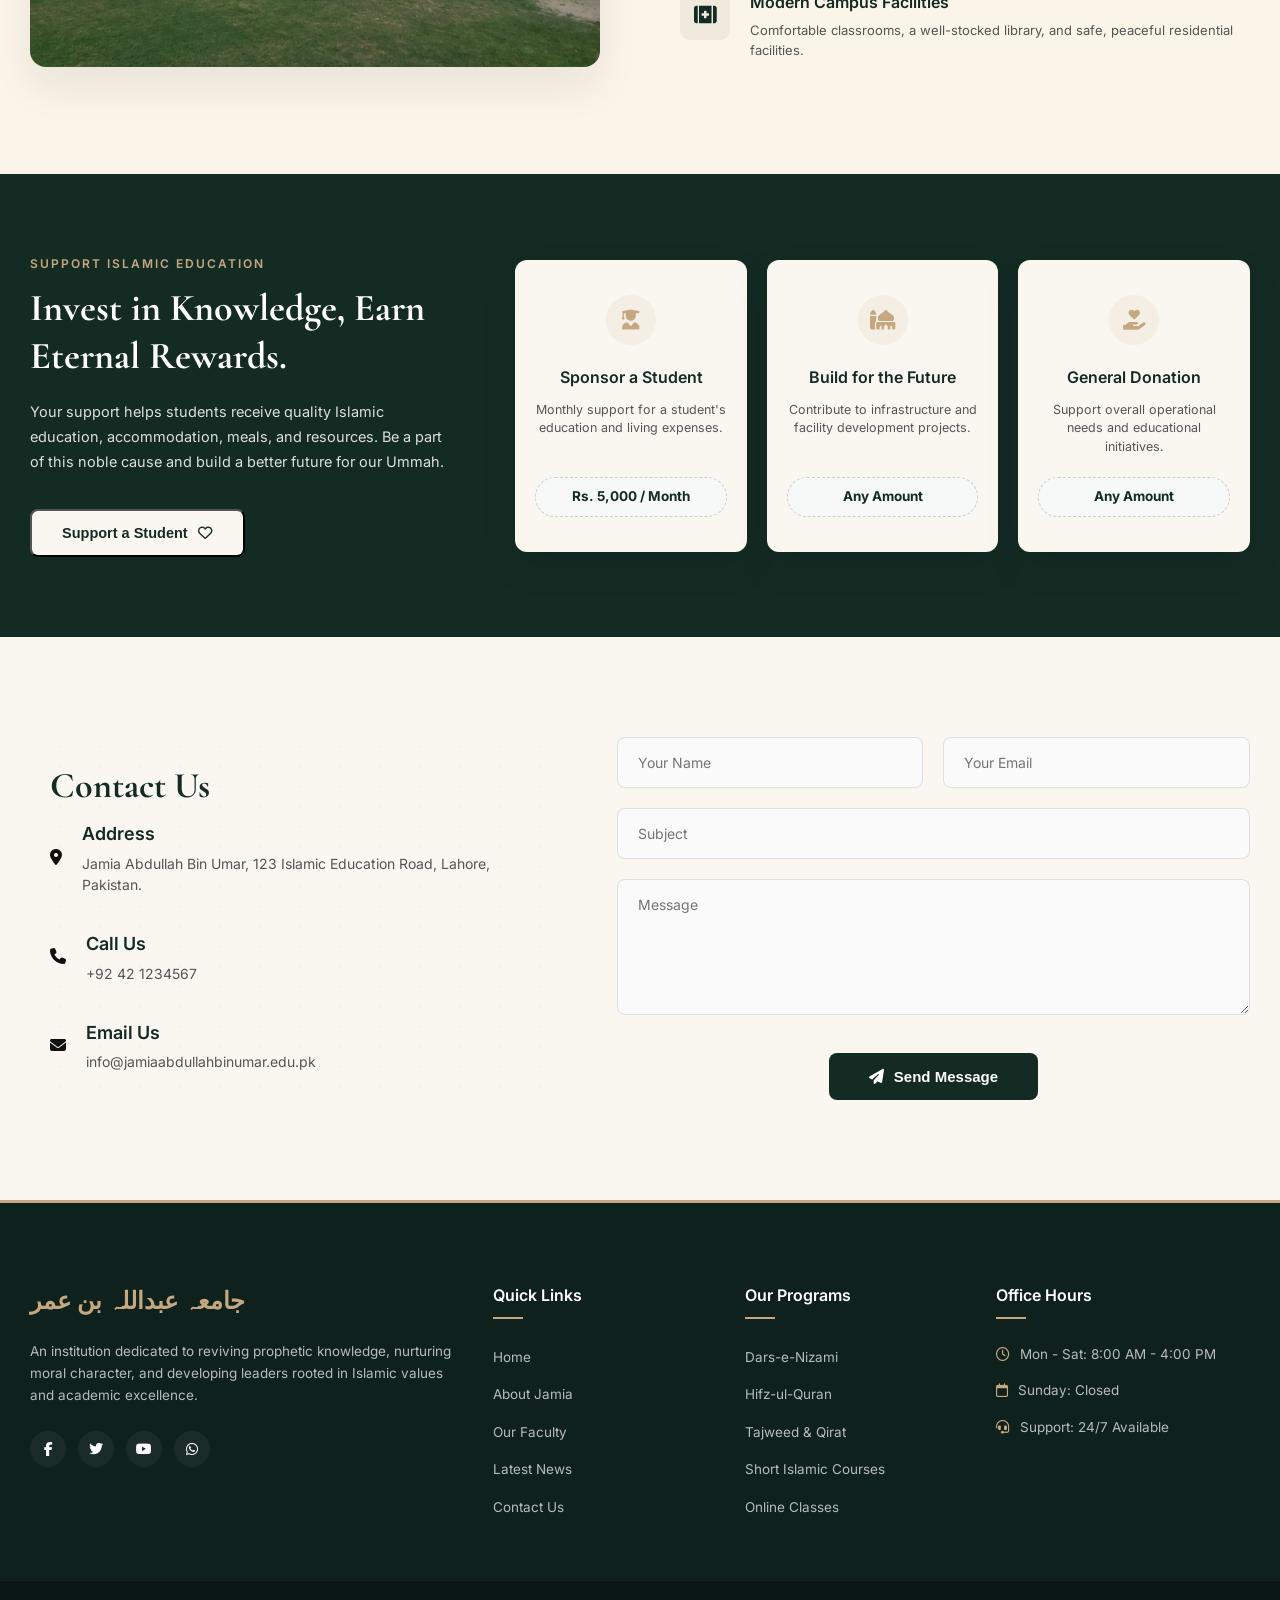
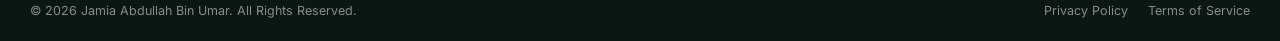
==== commit 74129713: "Add files via upload" ====
--- a/index.html
+++ b/index.html
@@ -24,8 +24,8 @@
         <!-- DEXTOP NAVBAR -->
         <div class="nav-container">
           <a href="#" class="logo">
-            <!-- Replace with your actual logo image or text -->
-            <i class="fa-solid fa-mosque"></i> Jamia Abdullah Bin Umar
+           <img src="./images/logo.png" alt="Institute logo" class="nav-logo-img">
+             Jamia Abdullah Bin Umar
           </a>
 
           <ul class="nav-links">
@@ -33,8 +33,6 @@
             <li><a href="#">About Us</a></li>
             <li><a href="#">Programs</a></li>
             <li><a href="#">Admissions</a></li>
-            <li><a href="#">Facilities</a></li>
-            <li><a href="#">Gallery</a></li>
             <li><a href="#">Contact</a></li>
           </ul>
 
@@ -43,10 +41,10 @@
               <option>EN</option>
               <option>UR</option>
             </select>
-            <a href="#" class="btn-whatsapp"
+            <a href="#" class="btn-hover btn-whatsapp"
               ><i class="fa-brands fa-whatsapp"></i> WhatsApp</a
             >
-            <a href="#" class="btn-donate">Donate Now</a>
+            <a href="#" class="btn-hover btn-donate">Donate Now</a>
           </div>
            <button class="hamburger-btn" id="hamburgerBtn" aria-label="Toggle menu">
       <i class="fa-solid fa-bars"></i>
@@ -64,8 +62,8 @@
       <li><a href="#">Contact</a></li>
     </ul>
     <div class="mobile-actions">
-      <a href="#" class="btn-whatsapp"><i class="fa-brands fa-whatsapp"></i> WhatsApp</a>
-      <a href="#" class="btn-donate">Donate Now</a>
+      <a href="#" class="btn-hover btn-whatsapp"><i class="fa-brands fa-whatsapp"></i> WhatsApp</a>
+      <a href="#" class="btn-hover btn-donate">Donate Now</a>
     </div>
   </div>
       </nav>
@@ -84,10 +82,10 @@
             and disciplined education in Lahore.
           </p>
           <div class="hero-buttons">
-            <a href="#" class="btn-primary"
+            <a href="#" class="btn-hover btn-primary"
               >Explore Programs <i class="fa-solid fa-arrow-right"></i
             ></a>
-            <a href="#" class="btn-second btn-secondary"
+            <a href="#" class="btn-hover btn-second btn-secondary"
               >Support a Student <i class="fa-regular fa-heart"></i
             ></a>
           </div>
@@ -145,7 +143,7 @@
       <p class="about-description">
         Jamia Abdullah Bin Umar (Lahore) is dedicated to providing comprehensive Islamic education rooted in the Quran and Sunnah, combined with academic discipline and spiritual growth. Our aim is to develop individuals who are knowledgeable, pious, and responsible members of society.
       </p>
-      <a href="#" class="btn-dark-learn">
+      <a href="#" class="btn-hover btn-dark-learn">
         Learn More About Us <i class="fa-solid fa-arrow-right"></i>
       </a>
     </div>
@@ -233,28 +231,28 @@
       <div class="program-icon"><i class="fa-solid fa-book-open-reader"></i></div>
       <h3>Dars-e-Nizami</h3>
       <p>Comprehensive Islamic scholarship program covering all major classical texts.</p>
-      <a href="#" class="learn-more-link">Learn More <i class="fa-solid fa-arrow-right-long"></i></a>
+      <a href="#" class="btn-hover learn-more-link">Learn More <i class="fa-solid fa-arrow-right-long"></i></a>
     </div>
 
     <div class="program-card">
       <div class="program-icon"><i class="fa-solid fa-book-quran"></i></div>
       <h3>Hifz Program</h3>
       <p>Structured Quran memorization program with Tajweed and other classical texts.</p>
-      <a href="#" class="learn-more-link">Learn More <i class="fa-solid fa-arrow-right-long"></i></a>
+      <a href="#" class="btn-hover learn-more-link">Learn More <i class="fa-solid fa-arrow-right-long"></i></a>
     </div>
 
     <div class="program-card">
       <div class="program-icon"><i class="fa-solid fa-user-graduate"></i></div>
       <h3>Tajweed</h3>
       <p>Professional Tajweed classes for all ages with qualified instructors.</p>
-      <a href="#" class="learn-more-link">Learn More <i class="fa-solid fa-arrow-right-long"></i></a>
+      <a href="#" class="btn-hover learn-more-link">Learn More <i class="fa-solid fa-arrow-right-long"></i></a>
     </div>
 
     <div class="program-card">
       <div class="program-icon"><i class="fa-solid fa-laptop-screen"></i></div>
       <h3>Online Classes</h3>
       <p>Accessible online learning options for students worldwide.</p>
-      <a href="#" class="learn-more-link">Learn More <i class="fa-solid fa-arrow-right-long"></i></a>
+      <a href="#" class="btn-hover learn-more-link">Learn More <i class="fa-solid fa-arrow-right-long"></i></a>
     </div>
 
   </div>
@@ -317,7 +315,7 @@
       <p class="donation-description">
         Your support helps students receive quality Islamic education, accommodation, meals, and resources. Be a part of this noble cause and build a better future for our Ummah.
       </p>
-      <button class=" donation-main-btn">
+      <button class="btn-hover donation-main-btn">
         Support a Student <i class="fa-regular fa-heart"></i>
       </button>
     </div>
@@ -328,21 +326,21 @@
         <div class="d-card-icon"><i class="fa-solid fa-user-graduate"></i></div>
         <h3>Sponsor a Student</h3>
         <p>Monthly support for a student's education and living expenses.</p>
-        <div class="d-amount">Rs. 5,000 / Month</div>
+        <div class="btn-hover d-amount">Rs. 5,000 / Month</div>
       </div>
 
       <div class="d-card">
         <div class="d-card-icon"><i class="fa-solid fa-mosque"></i></div>
         <h3>Build for the Future</h3>
         <p>Contribute to infrastructure and facility development projects.</p>
-        <div class="d-amount">Any Amount</div>
+        <div class="btn-hover d-amount">Any Amount</div>
       </div>
 
       <div class="d-card">
         <div class="d-card-icon"><i class="fa-solid fa-hand-holding-heart"></i></div>
         <h3>General Donation</h3>
         <p>Support overall operational needs and educational initiatives.</p>
-        <div class="d-amount">Any Amount</div>
+        <div class="btn-hover d-amount">Any Amount</div>
       </div>
 
     </div>
@@ -405,7 +403,7 @@
         </div>
         
         <div class="form-submit">
-          <button type="submit" class="submit-btn">
+          <button type="submit" class="btn-hover submit-btn">
             <i class="fa-solid fa-paper-plane"></i> Send Message
           </button>
         </div>
--- a/style.css
+++ b/style.css
@@ -21,6 +21,12 @@
   background-color: var(--bg-cream);
   color: var(--text-dark);
   line-height: 1.6;
+}
+.btn-hover {
+  transition:
+    background-color 0.2s ease,
+    transform 0.1s ease;
+  -webkit-tap-highlight-color: transparent;
 }
 
 a {
@@ -76,8 +82,18 @@
   font-size: 24px;
   font-weight: 700;
   color: var(--primary-color);
-}
-
+  display: inline-flex !important;
+  align-items: center !important;
+  gap: 12px;
+  text-decoration: none;
+}
+
+.nav-logo-img {
+  height: 50px;
+  width: auto;
+  object-fit: contain;
+  display: block;
+}
 .nav-links {
   display: flex;
   list-style: none;
@@ -92,6 +108,10 @@
 
 .nav-links a:hover {
   color: var(--accent-color);
+  transition:
+    background-color 0.2s ease,
+    transform 0.1s ease;
+  -webkit-tap-highlight-color: transparent;
 }
 
 .nav-actions {
@@ -149,7 +169,7 @@
   height: 2px;
   background-color: var(--primary-color);
   border-radius: 2px;
-  transition: all 0.4s cubic-bezier(0.4, 0, 0.2, 1); /* اسموتھ اینیمیشن کا جادو */
+  transition: all 0.4s cubic-bezier(0.4, 0, 0.2, 1);
 }
 
 /* Mobile dropdown menu — default hidden */
@@ -183,10 +203,10 @@
   list-style: none;
   display: flex;
   flex-direction: column;
-  gap: 14px; /* 18px se kam kiya — thora tight */
+  gap: 14px;
   margin-bottom: 24px;
   padding-bottom: 20px;
-  border-bottom: 1px solid rgba(197, 168, 128, 0.15); /* Links aur buttons ke beech*/
+  border-bottom: 1px solid rgba(197, 168, 128, 0.15);
   width: 100%;
   text-align: center;
   padding: 10px 0;
@@ -218,8 +238,7 @@
   text-align: center;
 }
 
-/* Existing media query update — hamburger show karo */
-@media (max-width: 768px) {
+@media (max-width: 1150px) {
   .nav-links,
   .nav-actions {
     display: none;
@@ -246,6 +265,33 @@
   font-size: 24px;
   color: var(--accent-color);
   margin-bottom: 20px;
+}
+@media (max-width: 1150px) {
+  .integrated-hero,
+  .hero-section {
+    padding-top: 100px !important;
+    padding-bottom: 40px;
+  }
+  .bismillah-text {
+    display: block;
+    font-size: 18px !important;
+    margin-bottom: 20px !important;
+    text-align: center;
+  }
+
+  .hero-title,
+  .hero-main-title {
+    font-size: 28px !important;
+    line-height: 1.4 !important;
+    margin-top: 15px !important;
+  }
+  .hero-buttons {
+    display: flex;
+    flex-direction: column;
+    gap: 12px;
+    width: 100%;
+    align-items: flex-start;
+  }
 }
 
 .hero-heading {
@@ -348,8 +394,8 @@
   font-size: 14px;
   color: var(--text-muted);
 }
-/* RESPONSIVE DESIGN (MOBILE FIXES) */
-@media (max-width: 768px) {
+/* MEDIA QUERY  */
+@media (max-width: 1150px) {
   .nav-links,
   .nav-actions {
     display: none; /* Add a mobile menu drawer here later if needed */
@@ -428,11 +474,10 @@
   background-color: #0d1e19;
 }
 
-/* RIGHT COLUMN STYLING (THE NESTED FLEXBOX) */
 .about-cards-col {
-  flex: 6; /* Takes up roughly 60% of the horizontal width */
-  display: flex;
-  gap: 20px; /* Creates spacing between the three cards */
+  flex: 6;
+  display: flex;
+  gap: 20px;
 }
 
 .vision-card {
@@ -440,14 +485,14 @@
   border: 1px solid rgba(197, 168, 128, 0.15);
   border-radius: 12px;
   padding: 30px 20px;
-  flex: 1; /* Forces all three cards to have exactly equal width */
+  flex: 1;
   transition:
     transform 0.3s ease,
     box-shadow 0.3s ease;
 }
 
 .vision-card:hover {
-  transform: translateY(-5px); /* Lift animation on hover */
+  transform: translateY(-5px);
   box-shadow: 0 10px 25px rgba(20, 43, 36, 0.04);
 }
 
@@ -470,8 +515,8 @@
   line-height: 1.6;
 }
 
-/* RESPONSIVE DESIGN UPDATES */
-@media (max-width: 992px) {
+/* MEDIA QUERY START */
+@media (max-width: 1150px) {
   .about-container {
     flex-direction: column; /* Stacks text column on top of cards column on smaller tablets */
     gap: 40px;
@@ -1168,6 +1213,10 @@
   background-color: var(--accent-color);
   color: var(--primary-color);
   transform: translateY(-3px);
+  transition:
+    background-color 0.2s ease,
+    transform 0.1s ease;
+  -webkit-tap-highlight-color: transparent;
 }
 
 .footer-widget-title {
@@ -1210,6 +1259,10 @@
 .footer-links-list a:hover {
   color: var(--accent-color);
   transform: translateX(5px);
+  transition:
+    background-color 0.2s ease,
+    transform 0.1s ease;
+  -webkit-tap-highlight-color: transparent;
 }
 
 .footer-contact-summary {
@@ -1263,6 +1316,10 @@
 
 .footer-bottom-links a:hover {
   color: var(--accent-color);
+  transition:
+    background-color 0.2s ease,
+    transform 0.1s ease;
+  -webkit-tap-highlight-color: transparent;
 }
 
 @media (max-width: 950px) {
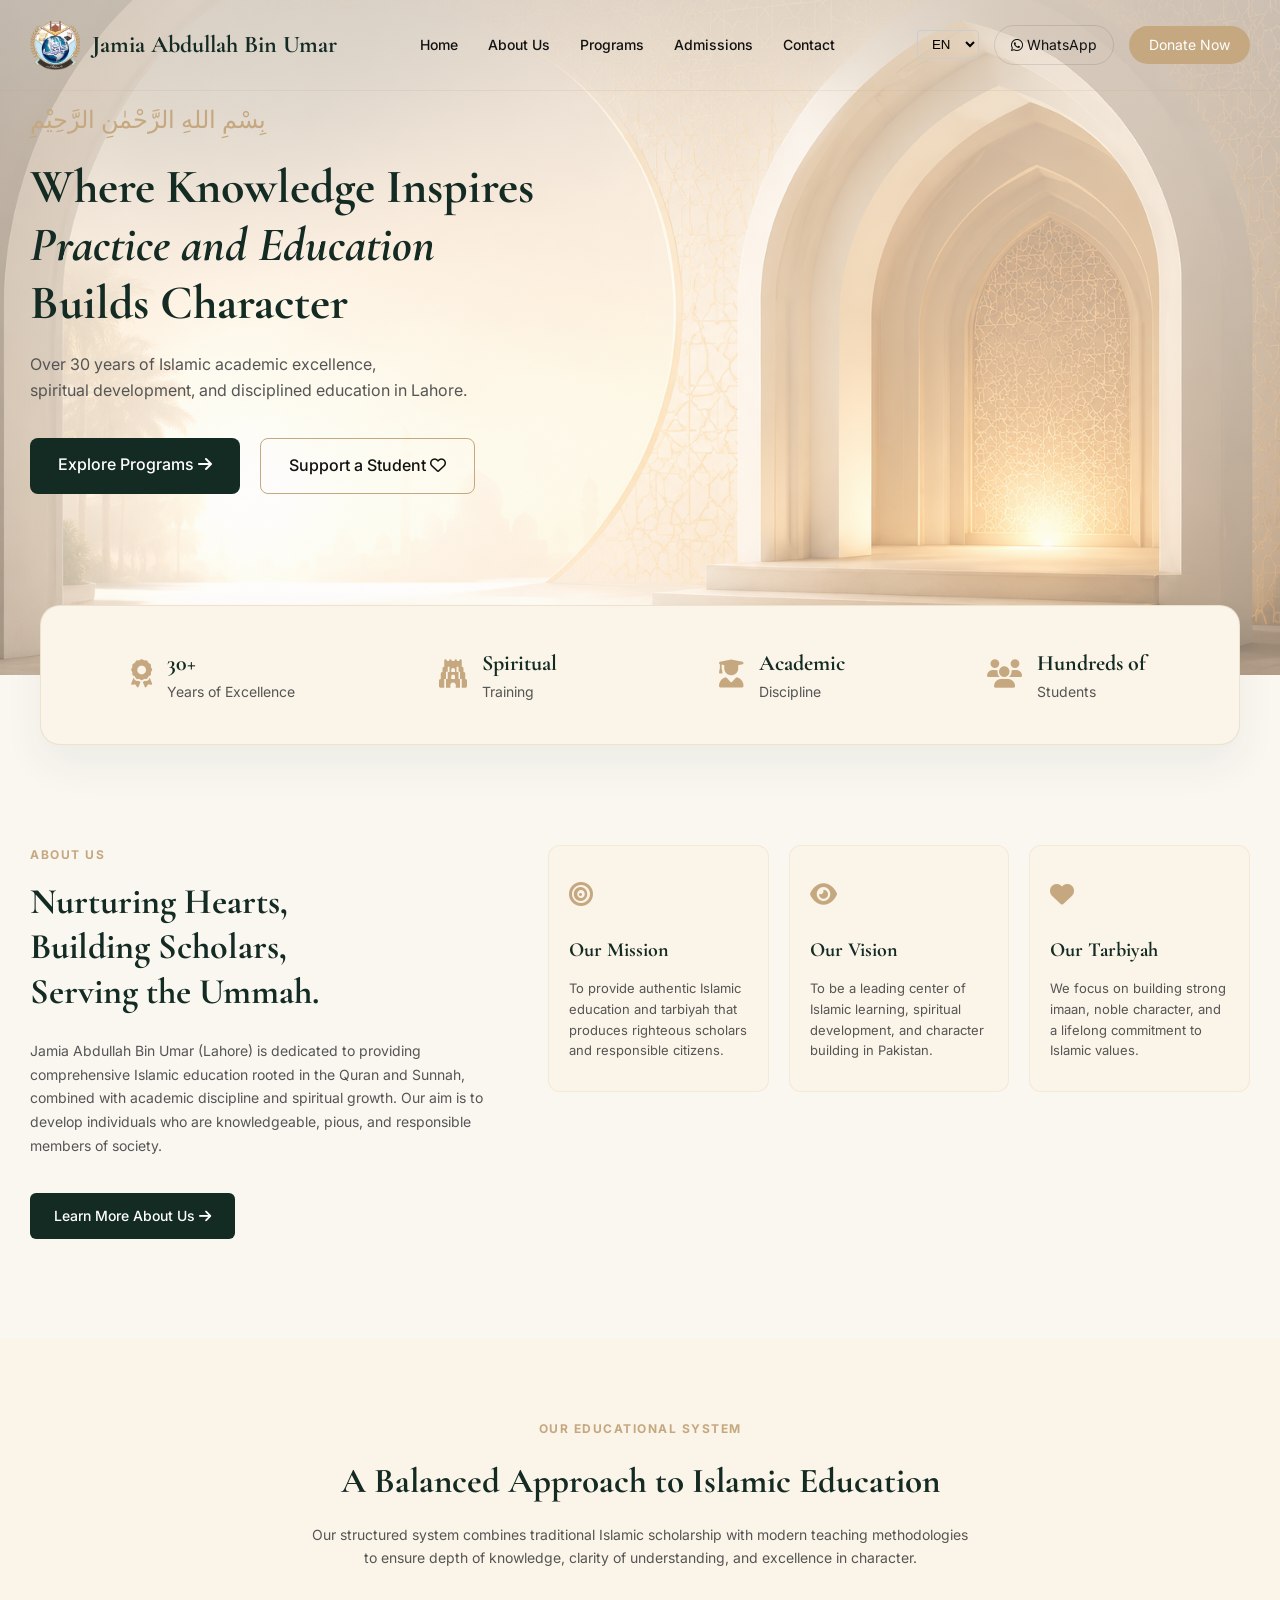
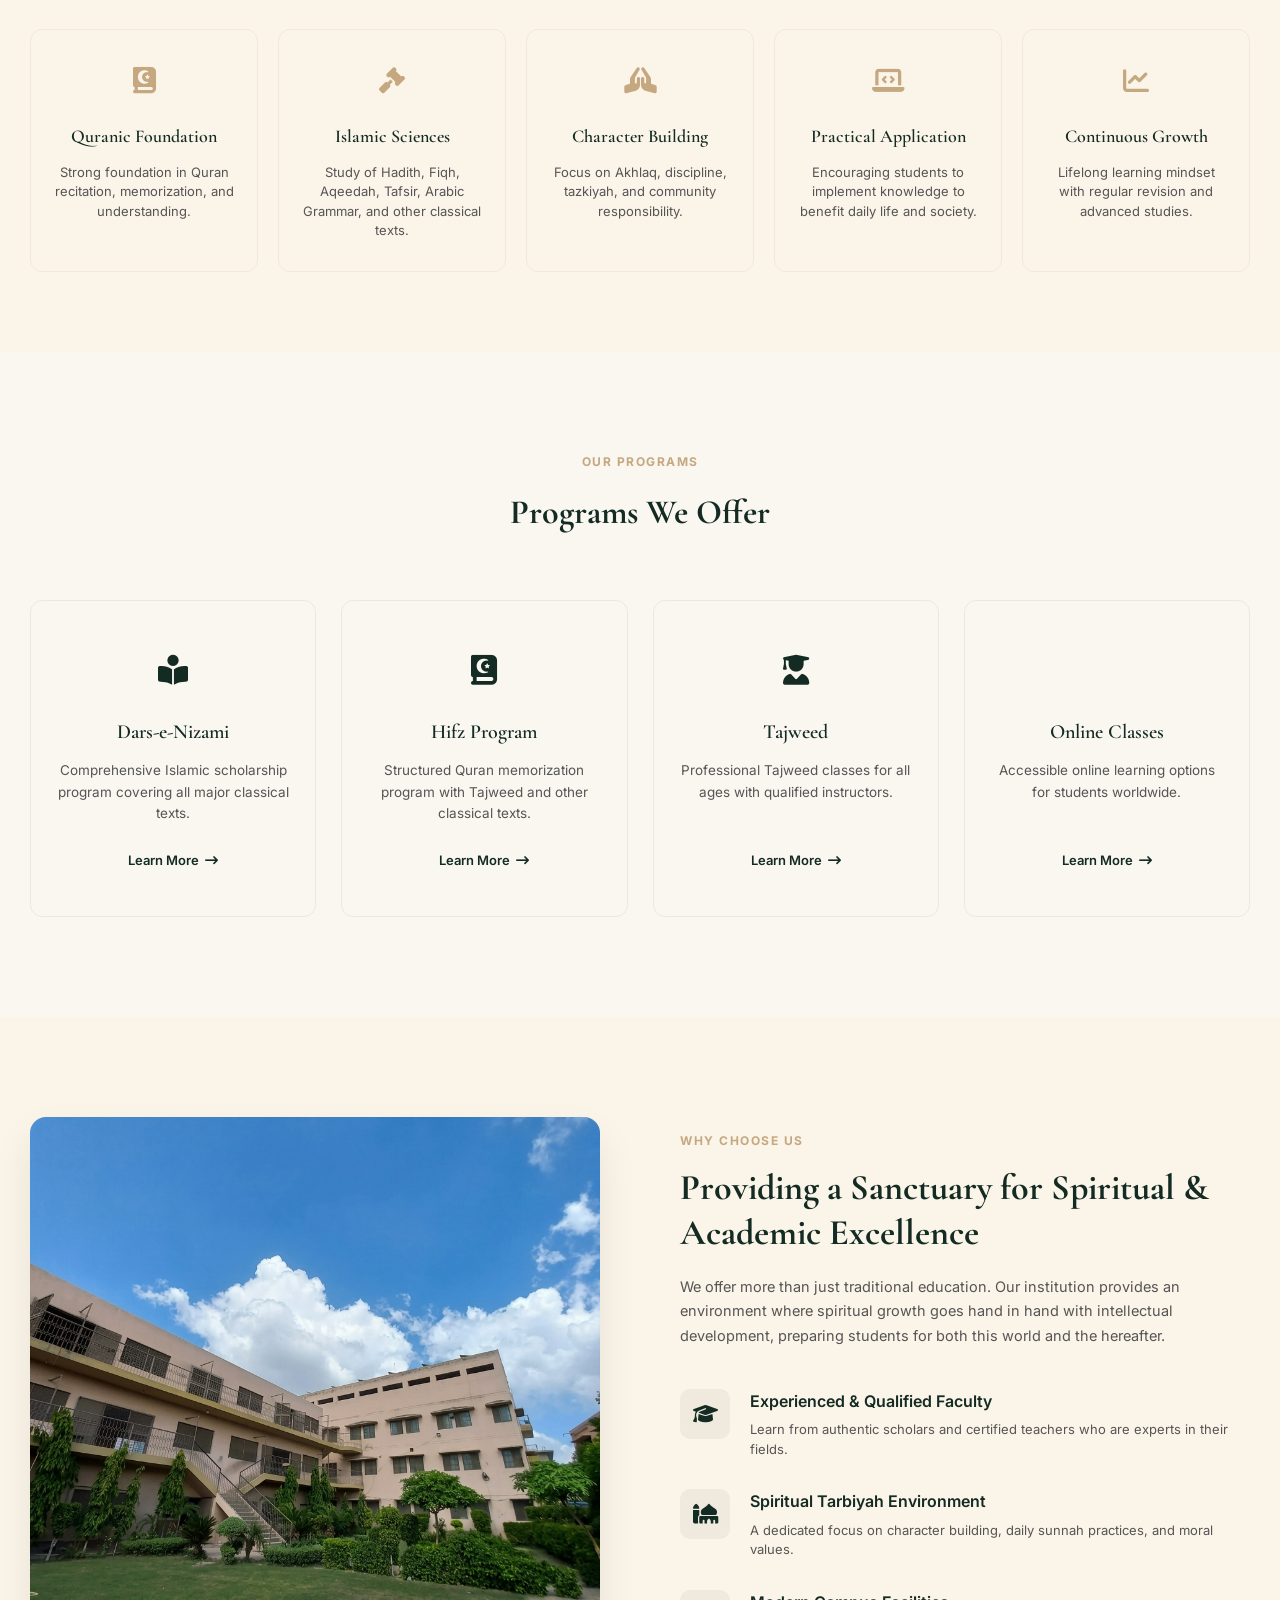
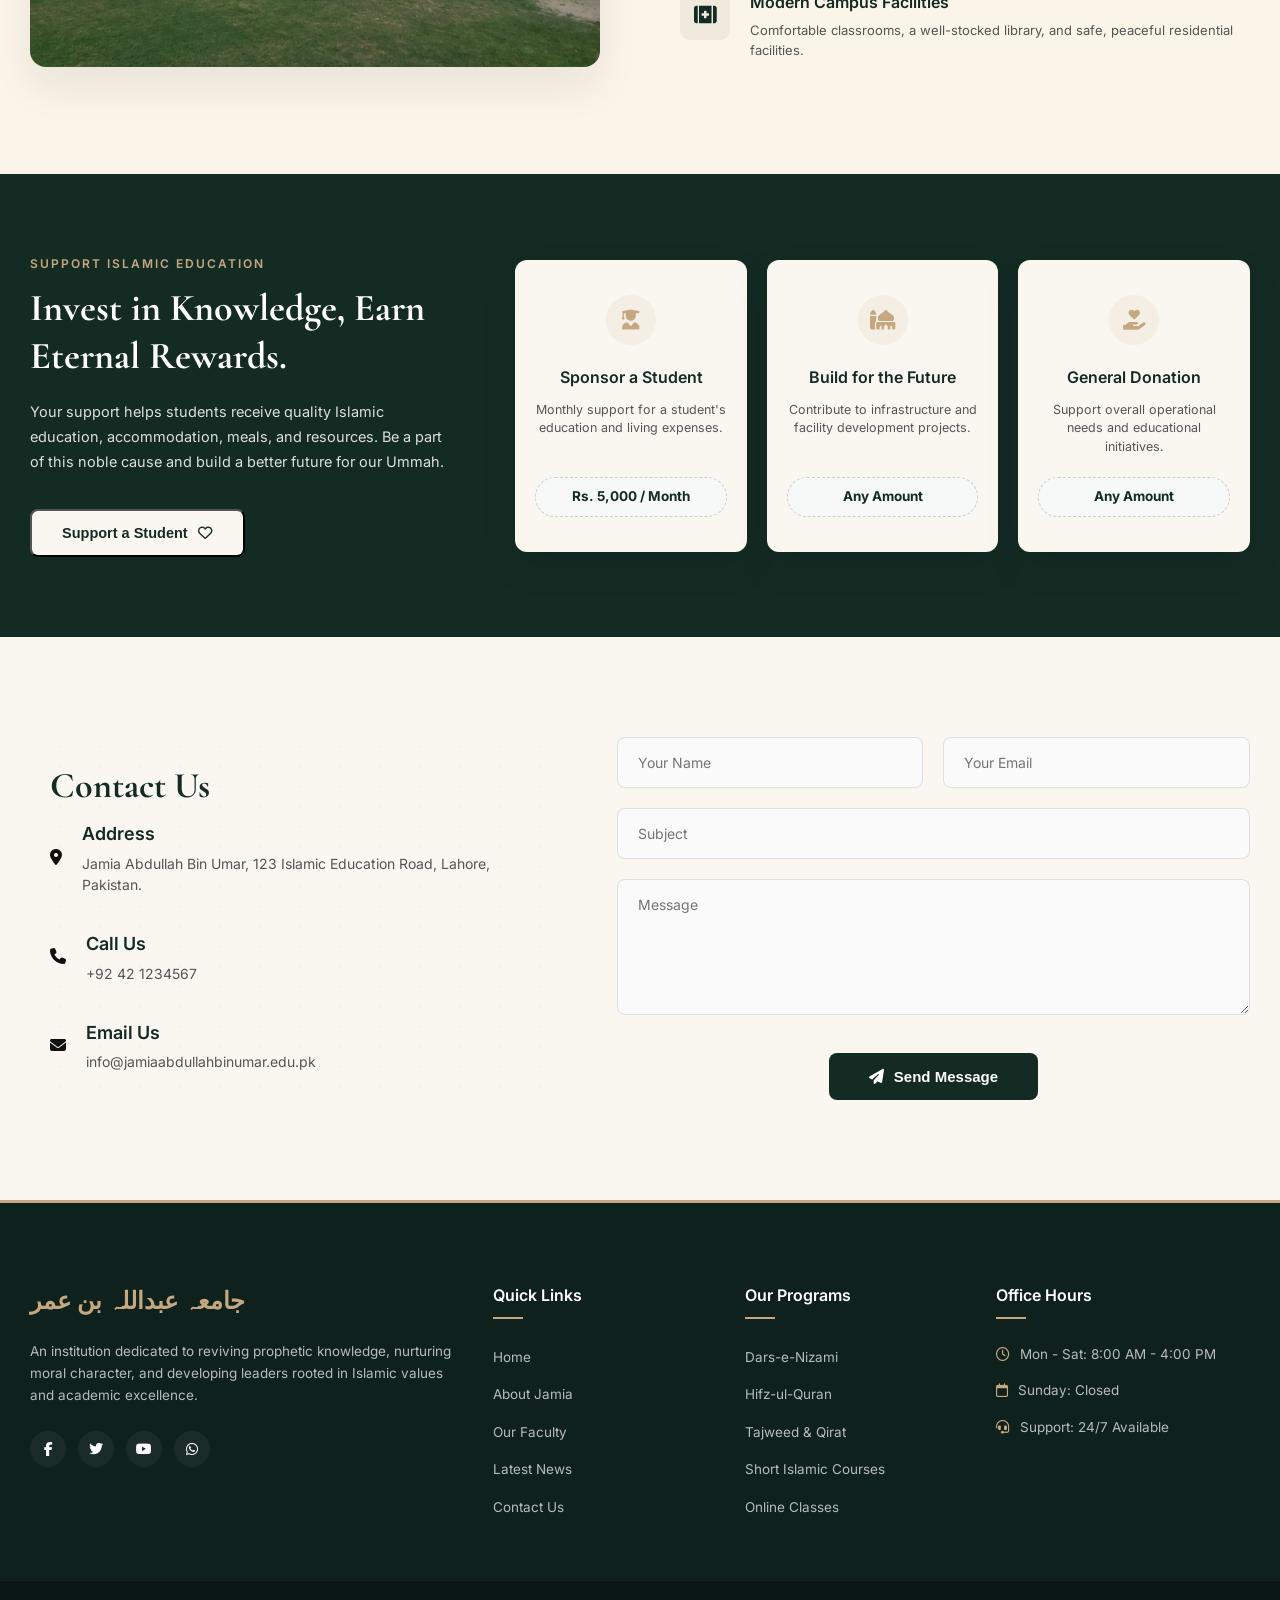
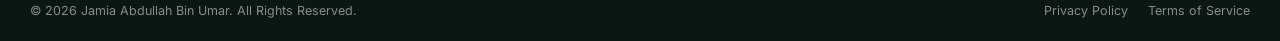
==== commit dfc9eec3: "add watsapp button action" ====
--- a/index.html
+++ b/index.html
@@ -41,7 +41,7 @@
               <option>EN</option>
               <option>UR</option>
             </select>
-            <a href="#" class="btn-hover btn-whatsapp"
+            <a href="https://wa.me/923034029111" class="btn-hover btn-whatsapp"
               ><i class="fa-brands fa-whatsapp"></i> WhatsApp</a
             >
             <a href="#" class="btn-hover btn-donate">Donate Now</a>
@@ -62,7 +62,7 @@
       <li><a href="#">Contact</a></li>
     </ul>
     <div class="mobile-actions">
-      <a href="#" class="btn-hover btn-whatsapp"><i class="fa-brands fa-whatsapp"></i> WhatsApp</a>
+      <a href="https://wa.me/923034029111" class="btn-hover btn-whatsapp"><i class="fa-brands fa-whatsapp"></i> WhatsApp</a>
       <a href="#" class="btn-hover btn-donate">Donate Now</a>
     </div>
   </div>
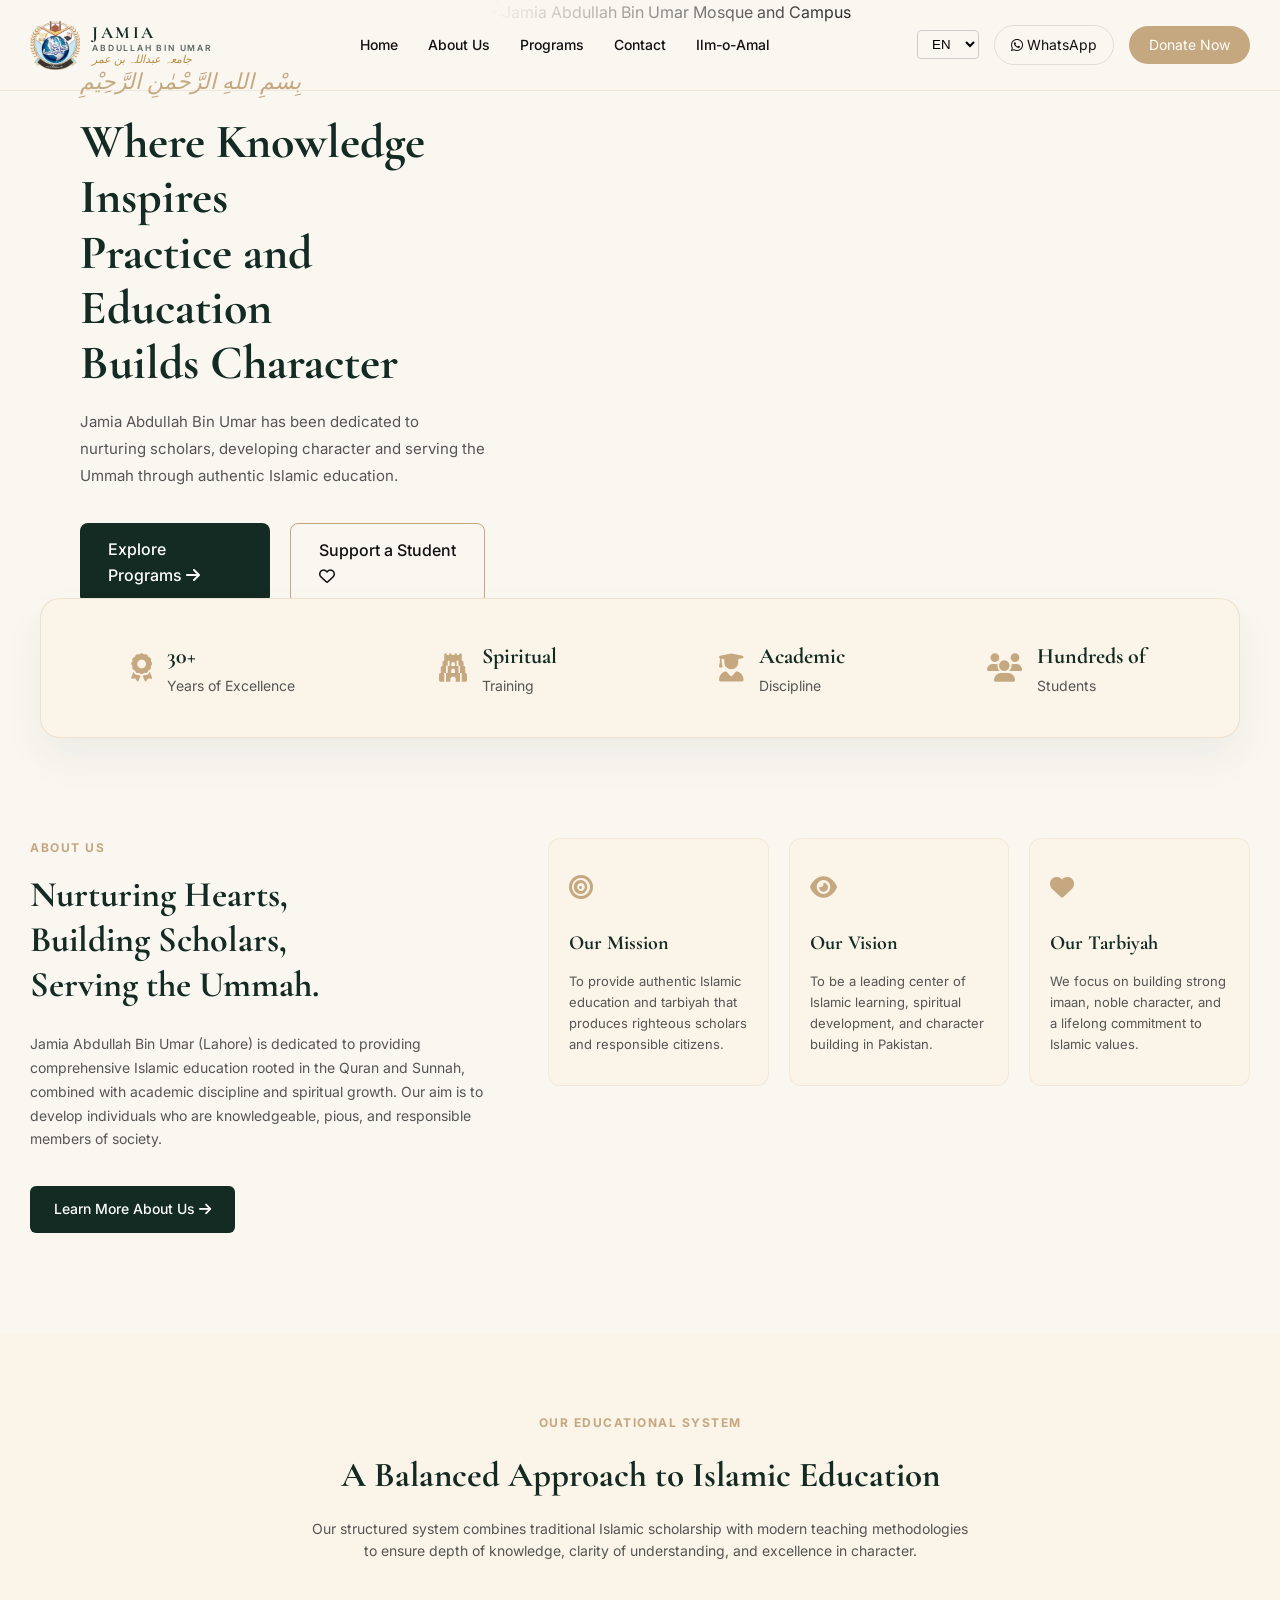
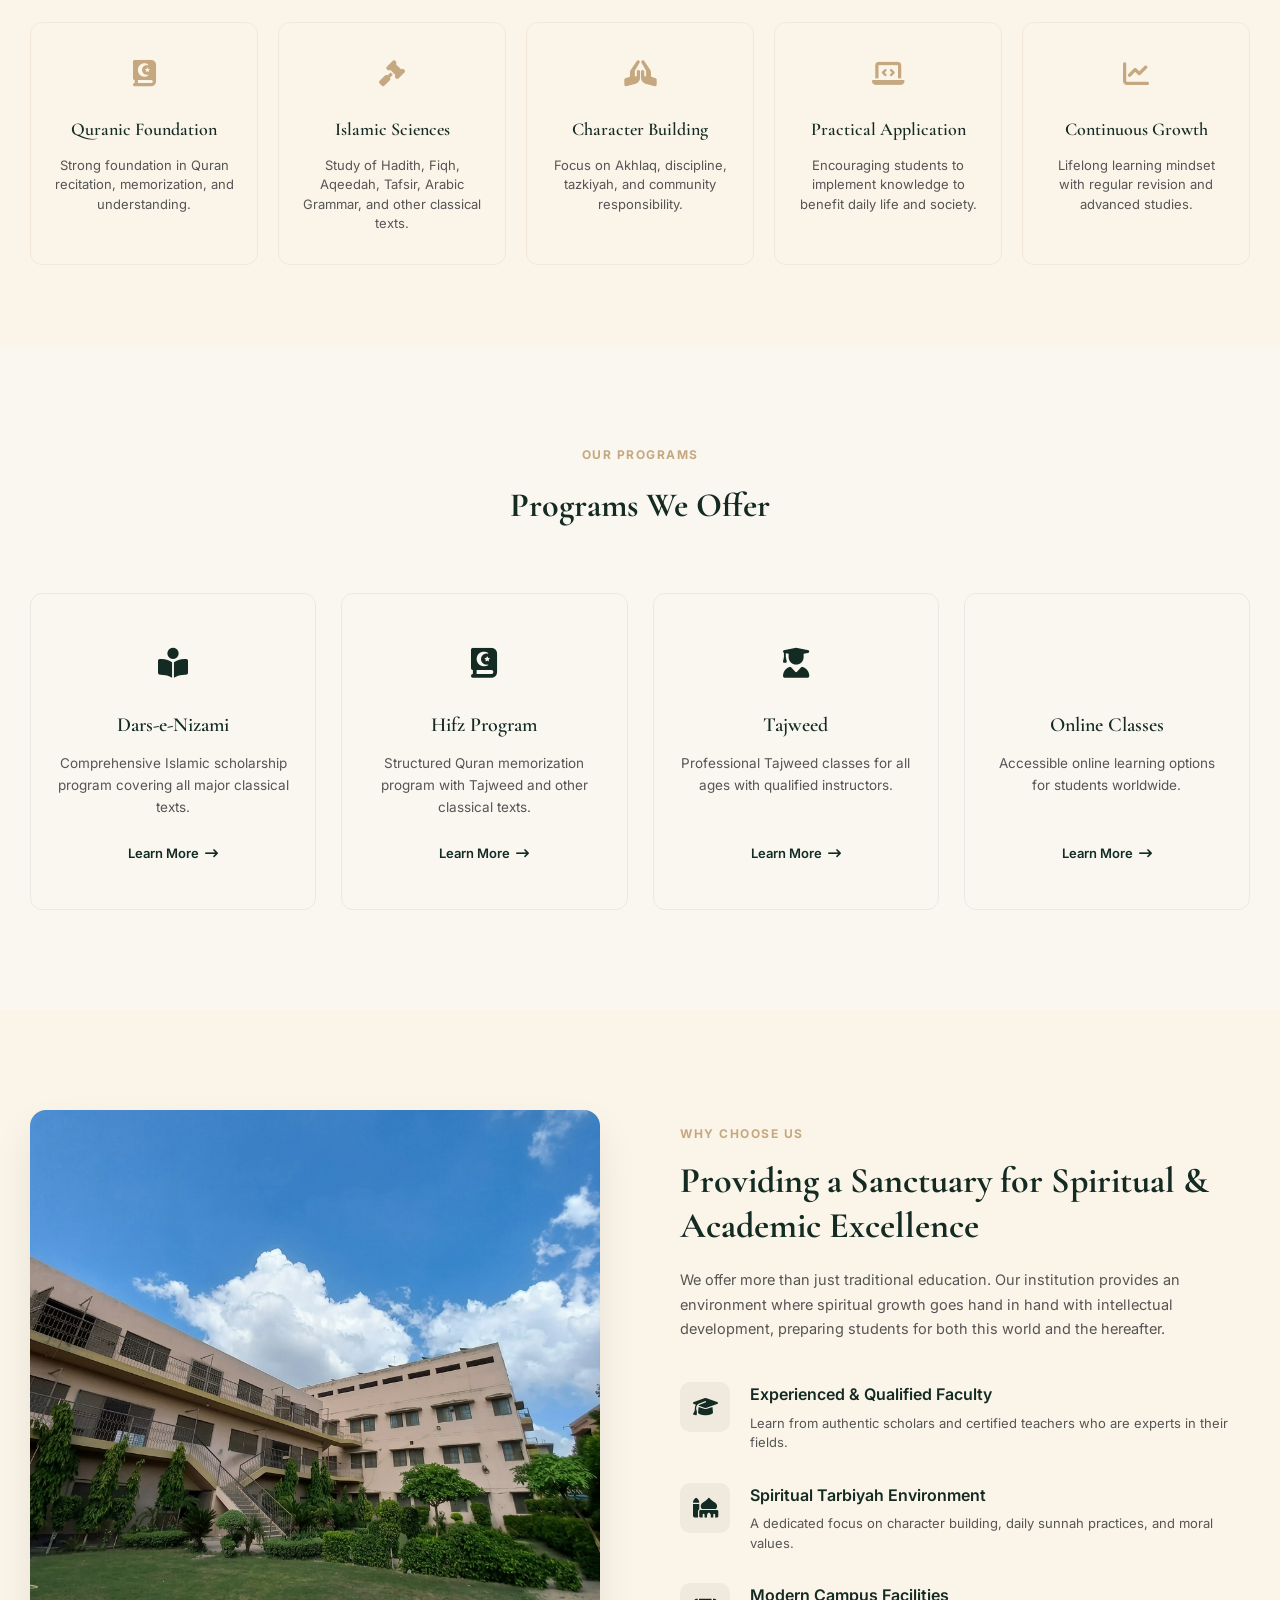
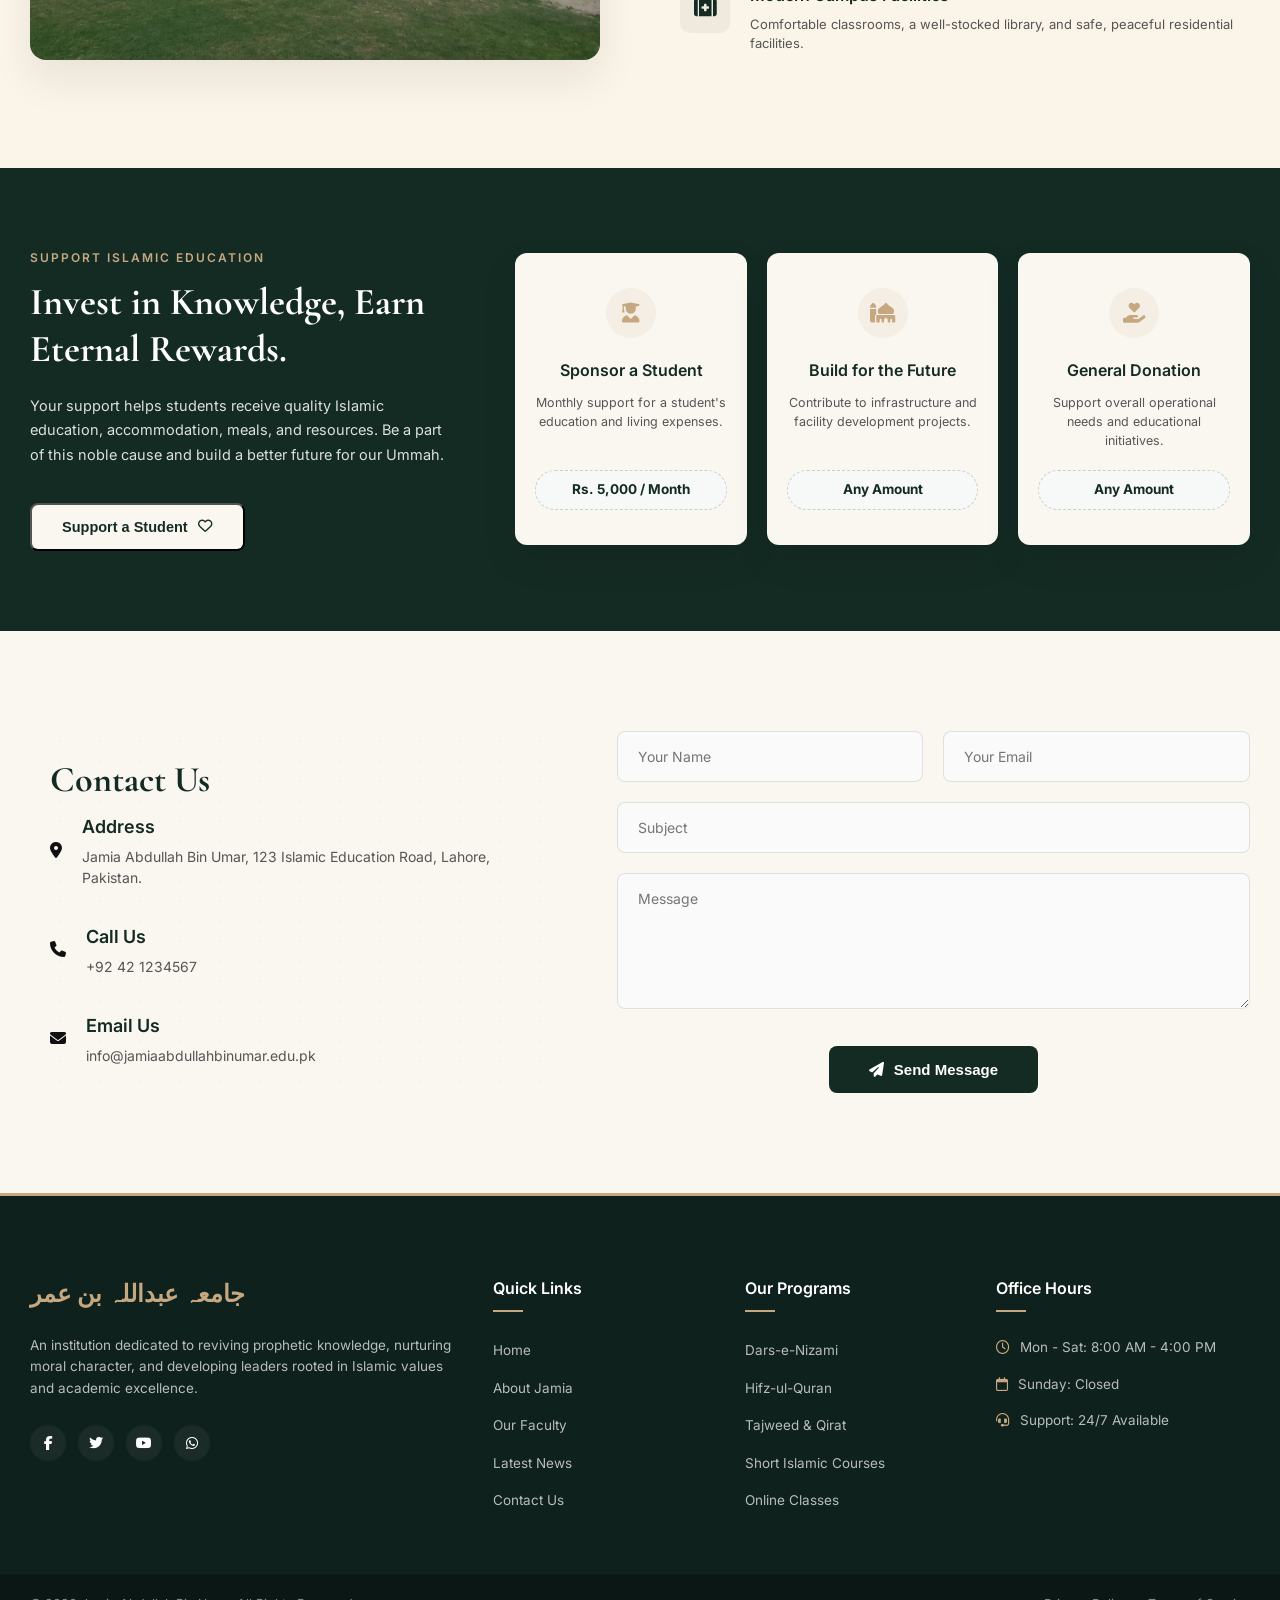
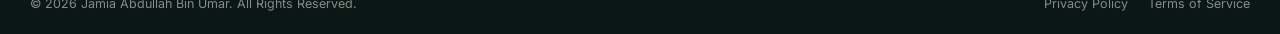
==== commit 1db3cd9d: "Add files via upload" ====
--- a/index.html
+++ b/index.html
@@ -23,17 +23,25 @@
       <nav class="navbar">
         <!-- DEXTOP NAVBAR -->
         <div class="nav-container">
-          <a href="#" class="logo">
-           <img src="./images/logo.png" alt="Institute logo" class="nav-logo-img">
-             Jamia Abdullah Bin Umar
+          <a href="index.html" class="logo">
+            <img
+              src="./images/logo.png"
+              alt="Institute logo"
+              class="nav-logo-img"
+            />
+            <div class="logo-text-group">
+              <span class="logo-en-main">Jamia</span>
+              <span class="logo-en-sub">Abdullah Bin Umar</span>
+              <span class="logo-ar">جامعہ عبداللہ بن عمر</span>
+            </div>
           </a>
 
           <ul class="nav-links">
-            <li><a href="#" class="active">Home</a></li>
-            <li><a href="#">About Us</a></li>
-            <li><a href="#">Programs</a></li>
-            <li><a href="#">Admissions</a></li>
-            <li><a href="#">Contact</a></li>
+            <li><a href="index.html" class="active">Home</a></li>
+            <li><a href="about.html">About Us</a></li>
+            <li><a href="#program">Programs</a></li>
+            <li><a href="#contact">Contact</a></li>
+            <li><a href="magazine.html">Ilm-o-Amal</a></li>
           </ul>
 
           <div class="nav-actions">
@@ -46,40 +54,49 @@
             >
             <a href="#" class="btn-hover btn-donate">Donate Now</a>
           </div>
-           <button class="hamburger-btn" id="hamburgerBtn" aria-label="Toggle menu">
-      <i class="fa-solid fa-bars"></i>
-    </button>
+          <button
+            class="hamburger-btn"
+            id="hamburgerBtn"
+            aria-label="Toggle menu"
+          >
+            <i class="fa-solid fa-bars"></i>
+          </button>
         </div>
         <!-- MOBILE NAVBAR -->
         <div class="mobile-menu" id="mobileMenu">
-    <ul class="mobile-nav-links">
-      <li><a href="#" class="active">Home</a></li>
-      <li><a href="#">About Us</a></li>
-      <li><a href="#">Programs</a></li>
-      <li><a href="#">Admissions</a></li>
-      <li><a href="#">Facilities</a></li>
-      <li><a href="#">Gallery</a></li>
-      <li><a href="#">Contact</a></li>
-    </ul>
-    <div class="mobile-actions">
-      <a href="https://wa.me/923034029111" class="btn-hover btn-whatsapp"><i class="fa-brands fa-whatsapp"></i> WhatsApp</a>
-      <a href="#" class="btn-hover btn-donate">Donate Now</a>
-    </div>
-  </div>
+          <ul class="mobile-nav-links">
+            <li><a href="index.html" class="active">Home</a></li>
+            <li><a href="about.html">About Us</a></li>
+            <li><a href="#program">Programs</a></li>
+            <li><a href="#contact">Contact</a></li>
+            <li><a href="magazine.html">Ilm-o-Amal</a></li>
+          </ul>
+          <div class="mobile-actions">
+            <a href="https://wa.me/923034029111" class="btn-hover btn-whatsapp"
+              ><i class="fa-brands fa-whatsapp"></i> WhatsApp</a
+            >
+            <a href="#" class="btn-hover btn-donate">Donate Now</a>
+          </div>
+        </div>
       </nav>
-
-      <!-- 2. HERO CONTENT -->
-      <div class="hero-container">
-        <div class="hero-content">
+      <!-- ===================== SPLIT PAGE HERO ===================== -->
+      <section class="page-hero" id="about-hero">
+        <!-- IMAGE FIRST in DOM so mobile CSS order:1 places it on top -->
+        <div class="hero-image-side">
+          <img
+            src="./images/masjid1.png"
+            alt="Jamia Abdullah Bin Umar Mosque and Campus"
+          />
+        </div>
+        <div class="hero-text-side">
           <p class="bismillah">بِسْمِ اللهِ الرَّحْمٰنِ الرَّحِيْمِ</p>
-          <h1 class="hero-heading">
-            Where Knowledge Inspires<br />
-            <span>Practice and Education</span><br />
-            Builds Character
+          <h1 class="page-hero-heading">
+           Where Knowledge Inspires</br>Practice and Education </br> Builds Character
           </h1>
-          <p class="hero-subtext">
-            Over 30 years of Islamic academic excellence,</br> spiritual development,
-            and disciplined education in Lahore.
+          <p class="page-hero-subtext">
+            Jamia Abdullah Bin Umar has been dedicated to nurturing scholars,
+            developing character and serving the Ummah through authentic Islamic
+            education.
           </p>
           <div class="hero-buttons">
             <a href="#" class="btn-hover btn-primary"
@@ -90,7 +107,7 @@
             ></a>
           </div>
         </div>
-      </div>
+      </section>
     </header>
 
     <!-- 3. OVERLAPPING STATS SECTION -->
@@ -129,351 +146,456 @@
         </div>
       </div>
     </section>
-<!-- 4.  About Section -->
+    <!-- 4.  About Section -->
     <section class="about-section">
-  <div class="about-container">
-    
-    <div class="about-text-col">
-      <span class="section-tag">ABOUT US</span>
-      <h2 class="about-heading">
-        Nurturing Hearts,<br>
-        Building Scholars,<br>
-        Serving the Ummah.
-      </h2>
-      <p class="about-description">
-        Jamia Abdullah Bin Umar (Lahore) is dedicated to providing comprehensive Islamic education rooted in the Quran and Sunnah, combined with academic discipline and spiritual growth. Our aim is to develop individuals who are knowledgeable, pious, and responsible members of society.
-      </p>
-      <a href="#" class="btn-hover btn-dark-learn">
-        Learn More About Us <i class="fa-solid fa-arrow-right"></i>
-      </a>
-    </div>
-
-    <div class="about-cards-col">
-      
-      <div class="vision-card">
-        <div class="vision-icon"><i class="fa-solid fa-bullseye"></i></div>
-        <h3>Our Mission</h3>
-        <p>To provide authentic Islamic education and tarbiyah that produces righteous scholars and responsible citizens.</p>
-      </div>
-
-      <div class="vision-card">
-        <div class="vision-icon"><i class="fa-solid fa-eye"></i></div>
-        <h3>Our Vision</h3>
-        <p>To be a leading center of Islamic learning, spiritual development, and character building in Pakistan.</p>
-      </div>
-
-      <div class="vision-card">
-        <div class="vision-icon"><i class="fa-solid fa-heart"></i></div>
-        <h3>Our Tarbiyah</h3>
-        <p>We focus on building strong imaan, noble character, and a lifelong commitment to Islamic values.</p>
-      </div>
-
-    </div>
-
-  </div>
-</section>
-<!-- 5.  System Section -->
-<section class="system-section">
-  
-  <div class="system-header">
-    <span class="section-tag">OUR EDUCATIONAL SYSTEM</span>
-    <h2 class="system-main-heading">A Balanced Approach to Islamic Education</h2>
-    <p class="system-subtitle">
-      Our structured system combines traditional Islamic scholarship with modern teaching methodologies to ensure depth of knowledge, clarity of understanding, and excellence in character.
-    </p>
-  </div>
-
-  <div class="system-grid">
-    
-    <div class="system-card">
-      <div class="card-icon"><i class="fa-solid fa-book-quran"></i></div>
-      <h3>Quranic Foundation</h3>
-      <p>Strong foundation in Quran recitation, memorization, and understanding.</p>
-    </div>
-
-    <div class="system-card">
-      <div class="card-icon"><i class="fa-solid fa-gavel"></i></div>
-      <h3>Islamic Sciences</h3>
-      <p>Study of Hadith, Fiqh, Aqeedah, Tafsir, Arabic Grammar, and other classical texts.</p>
-    </div>
-
-    <div class="system-card">
-      <div class="card-icon"><i class="fa-solid fa-hands-praying"></i></div>
-      <h3>Character Building</h3>
-      <p>Focus on Akhlaq, discipline, tazkiyah, and community responsibility.</p>
-    </div>
-
-    <div class="system-card">
-      <div class="card-icon"><i class="fa-solid fa-laptop-code"></i></div>
-      <h3>Practical Application</h3>
-      <p>Encouraging students to implement knowledge to benefit daily life and society.</p>
-    </div>
-
-    <div class="system-card">
-      <div class="card-icon"><i class="fa-solid fa-chart-line"></i></div>
-      <h3>Continuous Growth</h3>
-      <p>Lifelong learning mindset with regular revision and advanced studies.</p>
-    </div>
-
-  </div>
-</section>
-<!-- 6.  Program Section -->
-<section class="programs-section">
-  
-  <div class="programs-header">
-    <span class="section-tag">OUR PROGRAMS</span>
-    <h2 class="programs-main-heading">Programs We Offer</h2>
-  </div>
-
-  <div class="programs-grid">
-    
-    <div class="program-card">
-      <div class="program-icon"><i class="fa-solid fa-book-open-reader"></i></div>
-      <h3>Dars-e-Nizami</h3>
-      <p>Comprehensive Islamic scholarship program covering all major classical texts.</p>
-      <a href="#" class="btn-hover learn-more-link">Learn More <i class="fa-solid fa-arrow-right-long"></i></a>
-    </div>
-
-    <div class="program-card">
-      <div class="program-icon"><i class="fa-solid fa-book-quran"></i></div>
-      <h3>Hifz Program</h3>
-      <p>Structured Quran memorization program with Tajweed and other classical texts.</p>
-      <a href="#" class="btn-hover learn-more-link">Learn More <i class="fa-solid fa-arrow-right-long"></i></a>
-    </div>
-
-    <div class="program-card">
-      <div class="program-icon"><i class="fa-solid fa-user-graduate"></i></div>
-      <h3>Tajweed</h3>
-      <p>Professional Tajweed classes for all ages with qualified instructors.</p>
-      <a href="#" class="btn-hover learn-more-link">Learn More <i class="fa-solid fa-arrow-right-long"></i></a>
-    </div>
-
-    <div class="program-card">
-      <div class="program-icon"><i class="fa-solid fa-laptop-screen"></i></div>
-      <h3>Online Classes</h3>
-      <p>Accessible online learning options for students worldwide.</p>
-      <a href="#" class="btn-hover learn-more-link">Learn More <i class="fa-solid fa-arrow-right-long"></i></a>
-    </div>
-
-  </div>
-</section>
-<!-- 7.  Why choose us Section -->
-<section class="why-choose-section">
-  <div class="why-container">
-    
-    <div class="why-image-col">
-      <div class="image-wrapper">
-        <img src="./images/Bulding pic.png" alt="Jamia Education Environment" class="featured-img">
-      </div>
-    </div>
-
-    <div class="why-content-col">
-      <span class="section-tag">WHY CHOOSE US</span>
-      <h2 class="why-main-heading">Providing a Sanctuary for Spiritual & Academic Excellence</h2>
-      <p class="why-description">
-        We offer more than just traditional education. Our institution provides an environment where spiritual growth goes hand in hand with intellectual development, preparing students for both this world and the hereafter.
-      </p>
-
-      <div class="features-list">
-        
-        <div class="feature-item">
-          <div class="feature-icon-box"><i class="fa-solid fa-graduation-cap"></i></div>
-          <div class="feature-text">
-            <h3>Experienced & Qualified Faculty</h3>
-            <p>Learn from authentic scholars and certified teachers who are experts in their fields.</p>
-          </div>
-        </div>
-
-        <div class="feature-item">
-          <div class="feature-icon-box"><i class="fa-solid fa-mosque"></i></div>
-          <div class="feature-text">
-            <h3>Spiritual Tarbiyah Environment</h3>
-            <p>A dedicated focus on character building, daily sunnah practices, and moral values.</p>
-          </div>
-        </div>
-
-        <div class="feature-item">
-          <div class="feature-icon-box"><i class="fa-solid fa-kit-medical"></i></div>
-          <div class="feature-text">
-            <h3>Modern Campus Facilities</h3>
-            <p>Comfortable classrooms, a well-stocked library, and safe, peaceful residential facilities.</p>
-          </div>
-        </div>
-
-      </div>
-    </div>
-
-  </div>
-</section>
-<!-- 8.  DonationSection -->
-<section class="donation-section">
-  <div class="donation-container">
-    
-    <div class="donation-info-side">
-      <span class="donation-tag">SUPPORT ISLAMIC EDUCATION</span>
-      <h2 class="donation-heading">Invest in Knowledge, Earn Eternal Rewards.</h2>
-      <p class="donation-description">
-        Your support helps students receive quality Islamic education, accommodation, meals, and resources. Be a part of this noble cause and build a better future for our Ummah.
-      </p>
-      <button class="btn-hover donation-main-btn">
-        Support a Student <i class="fa-regular fa-heart"></i>
-      </button>
-    </div>
-
-    <div class="donation-cards-side">
-      
-      <div class="d-card">
-        <div class="d-card-icon"><i class="fa-solid fa-user-graduate"></i></div>
-        <h3>Sponsor a Student</h3>
-        <p>Monthly support for a student's education and living expenses.</p>
-        <div class="btn-hover d-amount">Rs. 5,000 / Month</div>
-      </div>
-
-      <div class="d-card">
-        <div class="d-card-icon"><i class="fa-solid fa-mosque"></i></div>
-        <h3>Build for the Future</h3>
-        <p>Contribute to infrastructure and facility development projects.</p>
-        <div class="btn-hover d-amount">Any Amount</div>
-      </div>
-
-      <div class="d-card">
-        <div class="d-card-icon"><i class="fa-solid fa-hand-holding-heart"></i></div>
-        <h3>General Donation</h3>
-        <p>Support overall operational needs and educational initiatives.</p>
-        <div class="btn-hover d-amount">Any Amount</div>
-      </div>
-
-    </div>
-
-  </div>
-</section>
-<!-- 9.  Contact Section -->
-<section class="contact-section">
-  <div class="contact-container">
-    
-    <div class="contact-info-col">
-      <div class="contact-info-header">
-        <h2>Contact Us</h2>
-      </div>
-      
-      <div class="info-blocks">
-        <div class="info-block">
-          <div><i class="fa-solid fa-location-dot"></i></div>
-          <div class="info-text">
-            <h3>Address</h3>
-            <p>Jamia Abdullah Bin Umar, 123 Islamic Education Road, Lahore, Pakistan.</p>
-          </div>
-        </div>
-
-        <div class="info-block">
-          <div><i class="fa-solid fa-phone"></i></div>
-          <div class="info-text">
-            <h3>Call Us</h3>
-            <p>+92 42 1234567</p>
-          </div>
-        </div>
-
-        <div class="info-block">
-          <div><i class="fa-solid fa-envelope"></i></div>
-          <div class="info-text">
-            <h3>Email Us</h3>
-            <p>info@jamiaabdullahbinumar.edu.pk</p>
-          </div>
-        </div>
-      </div>
-    </div>
-
-    <div class="contact-form-col">
-      <form class="interactive-form">
-        <div class="form-row">
-          <div class="form-group">
-            <input type="text" placeholder="Your Name" required>
-          </div>
-          <div class="form-group">
-            <input type="email" placeholder="Your Email" required>
-          </div>
-        </div>
-        
-        <div class="form-group full-width">
-          <input type="text" placeholder="Subject" required>
-        </div>
-        
-        <div class="form-group full-width">
-          <textarea placeholder="Message" rows="6" required></textarea>
-        </div>
-        
-        <div class="form-submit">
-          <button type="submit" class="btn-hover submit-btn">
-            <i class="fa-solid fa-paper-plane"></i> Send Message
+      <div class="about-container">
+        <div class="about-text-col">
+          <span class="section-tag">ABOUT US</span>
+          <h2 class="about-heading">
+            Nurturing Hearts,<br />
+            Building Scholars,<br />
+            Serving the Ummah.
+          </h2>
+          <p class="about-description">
+            Jamia Abdullah Bin Umar (Lahore) is dedicated to providing
+            comprehensive Islamic education rooted in the Quran and Sunnah,
+            combined with academic discipline and spiritual growth. Our aim is
+            to develop individuals who are knowledgeable, pious, and responsible
+            members of society.
+          </p>
+          <a href="#" class="btn-hover btn-dark-learn">
+            Learn More About Us <i class="fa-solid fa-arrow-right"></i>
+          </a>
+        </div>
+
+        <div class="about-cards-col">
+          <div class="vision-card">
+            <div class="vision-icon"><i class="fa-solid fa-bullseye"></i></div>
+            <h3>Our Mission</h3>
+            <p>
+              To provide authentic Islamic education and tarbiyah that produces
+              righteous scholars and responsible citizens.
+            </p>
+          </div>
+
+          <div class="vision-card">
+            <div class="vision-icon"><i class="fa-solid fa-eye"></i></div>
+            <h3>Our Vision</h3>
+            <p>
+              To be a leading center of Islamic learning, spiritual development,
+              and character building in Pakistan.
+            </p>
+          </div>
+
+          <div class="vision-card">
+            <div class="vision-icon"><i class="fa-solid fa-heart"></i></div>
+            <h3>Our Tarbiyah</h3>
+            <p>
+              We focus on building strong imaan, noble character, and a lifelong
+              commitment to Islamic values.
+            </p>
+          </div>
+        </div>
+      </div>
+    </section>
+    <!-- 5.  System Section -->
+    <section class="system-section">
+      <div class="system-header">
+        <span class="section-tag">OUR EDUCATIONAL SYSTEM</span>
+        <h2 class="system-main-heading">
+          A Balanced Approach to Islamic Education
+        </h2>
+        <p class="system-subtitle">
+          Our structured system combines traditional Islamic scholarship with
+          modern teaching methodologies to ensure depth of knowledge, clarity of
+          understanding, and excellence in character.
+        </p>
+      </div>
+
+      <div class="system-grid">
+        <div class="system-card">
+          <div class="card-icon"><i class="fa-solid fa-book-quran"></i></div>
+          <h3>Quranic Foundation</h3>
+          <p>
+            Strong foundation in Quran recitation, memorization, and
+            understanding.
+          </p>
+        </div>
+
+        <div class="system-card">
+          <div class="card-icon"><i class="fa-solid fa-gavel"></i></div>
+          <h3>Islamic Sciences</h3>
+          <p>
+            Study of Hadith, Fiqh, Aqeedah, Tafsir, Arabic Grammar, and other
+            classical texts.
+          </p>
+        </div>
+
+        <div class="system-card">
+          <div class="card-icon"><i class="fa-solid fa-hands-praying"></i></div>
+          <h3>Character Building</h3>
+          <p>
+            Focus on Akhlaq, discipline, tazkiyah, and community responsibility.
+          </p>
+        </div>
+
+        <div class="system-card">
+          <div class="card-icon"><i class="fa-solid fa-laptop-code"></i></div>
+          <h3>Practical Application</h3>
+          <p>
+            Encouraging students to implement knowledge to benefit daily life
+            and society.
+          </p>
+        </div>
+
+        <div class="system-card">
+          <div class="card-icon"><i class="fa-solid fa-chart-line"></i></div>
+          <h3>Continuous Growth</h3>
+          <p>
+            Lifelong learning mindset with regular revision and advanced
+            studies.
+          </p>
+        </div>
+      </div>
+    </section>
+    <!-- 6.  Program Section -->
+    <section class="programs-section" id="program">
+      <div class="programs-header">
+        <span class="section-tag">OUR PROGRAMS</span>
+        <h2 class="programs-main-heading">Programs We Offer</h2>
+      </div>
+
+      <div class="programs-grid">
+        <div class="program-card">
+          <div class="program-icon">
+            <i class="fa-solid fa-book-open-reader"></i>
+          </div>
+          <h3>Dars-e-Nizami</h3>
+          <p>
+            Comprehensive Islamic scholarship program covering all major
+            classical texts.
+          </p>
+          <a href="#" class="btn-hover learn-more-link"
+            >Learn More <i class="fa-solid fa-arrow-right-long"></i
+          ></a>
+        </div>
+
+        <div class="program-card">
+          <div class="program-icon"><i class="fa-solid fa-book-quran"></i></div>
+          <h3>Hifz Program</h3>
+          <p>
+            Structured Quran memorization program with Tajweed and other
+            classical texts.
+          </p>
+          <a href="#" class="btn-hover learn-more-link"
+            >Learn More <i class="fa-solid fa-arrow-right-long"></i
+          ></a>
+        </div>
+
+        <div class="program-card">
+          <div class="program-icon">
+            <i class="fa-solid fa-user-graduate"></i>
+          </div>
+          <h3>Tajweed</h3>
+          <p>
+            Professional Tajweed classes for all ages with qualified
+            instructors.
+          </p>
+          <a href="#" class="btn-hover learn-more-link"
+            >Learn More <i class="fa-solid fa-arrow-right-long"></i
+          ></a>
+        </div>
+
+        <div class="program-card">
+          <div class="program-icon">
+            <i class="fa-solid fa-laptop-screen"></i>
+          </div>
+          <h3>Online Classes</h3>
+          <p>Accessible online learning options for students worldwide.</p>
+          <a href="#" class="btn-hover learn-more-link"
+            >Learn More <i class="fa-solid fa-arrow-right-long"></i
+          ></a>
+        </div>
+      </div>
+    </section>
+    <!-- 7.  Why choose us Section -->
+    <section class="why-choose-section">
+      <div class="why-container">
+        <div class="why-image-col">
+          <div class="image-wrapper">
+            <img
+              src="./images/Bulding pic.png"
+              alt="Jamia Education Environment"
+              class="featured-img"
+            />
+          </div>
+        </div>
+
+        <div class="why-content-col">
+          <span class="section-tag">WHY CHOOSE US</span>
+          <h2 class="why-main-heading">
+            Providing a Sanctuary for Spiritual & Academic Excellence
+          </h2>
+          <p class="why-description">
+            We offer more than just traditional education. Our institution
+            provides an environment where spiritual growth goes hand in hand
+            with intellectual development, preparing students for both this
+            world and the hereafter.
+          </p>
+
+          <div class="features-list">
+            <div class="feature-item">
+              <div class="feature-icon-box">
+                <i class="fa-solid fa-graduation-cap"></i>
+              </div>
+              <div class="feature-text">
+                <h3>Experienced & Qualified Faculty</h3>
+                <p>
+                  Learn from authentic scholars and certified teachers who are
+                  experts in their fields.
+                </p>
+              </div>
+            </div>
+
+            <div class="feature-item">
+              <div class="feature-icon-box">
+                <i class="fa-solid fa-mosque"></i>
+              </div>
+              <div class="feature-text">
+                <h3>Spiritual Tarbiyah Environment</h3>
+                <p>
+                  A dedicated focus on character building, daily sunnah
+                  practices, and moral values.
+                </p>
+              </div>
+            </div>
+
+            <div class="feature-item">
+              <div class="feature-icon-box">
+                <i class="fa-solid fa-kit-medical"></i>
+              </div>
+              <div class="feature-text">
+                <h3>Modern Campus Facilities</h3>
+                <p>
+                  Comfortable classrooms, a well-stocked library, and safe,
+                  peaceful residential facilities.
+                </p>
+              </div>
+            </div>
+          </div>
+        </div>
+      </div>
+    </section>
+    <!-- 8.  DonationSection -->
+    <section class="donation-section">
+      <div class="donation-container">
+        <div class="donation-info-side">
+          <span class="donation-tag">SUPPORT ISLAMIC EDUCATION</span>
+          <h2 class="donation-heading">
+            Invest in Knowledge, Earn Eternal Rewards.
+          </h2>
+          <p class="donation-description">
+            Your support helps students receive quality Islamic education,
+            accommodation, meals, and resources. Be a part of this noble cause
+            and build a better future for our Ummah.
+          </p>
+          <button class="btn-hover donation-main-btn">
+            Support a Student <i class="fa-regular fa-heart"></i>
           </button>
         </div>
-      </form>
-    </div>
-
-  </div>
-</section>
-<!-- 9. Footer Section -->
-<footer class="main-footer">
-  <div class="footer-container">
-    
-    <div class="footer-column about-widget">
-      <div class="footer-logo">
-        <h3 class="footer-logo-text">جامعہ عبداللہ بن عمر</h3>
-      </div>
-      <p class="footer-about-text">
-        An institution dedicated to reviving prophetic knowledge, nurturing moral character, and developing leaders rooted in Islamic values and academic excellence.
-      </p>
-      <div class="footer-socials">
-        <a href="#"><i class="fa-brands fa-facebook-f"></i></a>
-        <a href="#"><i class="fa-brands fa-twitter"></i></a>
-        <a href="#"><i class="fa-brands fa-youtube"></i></a>
-        <a href="#"><i class="fa-brands fa-whatsapp"></i></a>
-      </div>
-    </div>
-
-    <div class="footer-column">
-      <h4 class="footer-widget-title">Quick Links</h4>
-      <ul class="footer-links-list">
-        <li><a href="#">Home</a></li>
-        <li><a href="#">About Jamia</a></li>
-        <li><a href="#">Our Faculty</a></li>
-        <li><a href="#">Latest News</a></li>
-        <li><a href="#">Contact Us</a></li>
-      </ul>
-    </div>
-
-    <div class="footer-column">
-      <h4 class="footer-widget-title">Our Programs</h4>
-      <ul class="footer-links-list">
-        <li><a href="#">Dars-e-Nizami</a></li>
-        <li><a href="#">Hifz-ul-Quran</a></li>
-        <li><a href="#">Tajweed & Qirat</a></li>
-        <li><a href="#">Short Islamic Courses</a></li>
-        <li><a href="#">Online Classes</a></li>
-      </ul>
-    </div>
-
-    <div class="footer-column">
-      <h4 class="footer-widget-title">Office Hours</h4>
-      <ul class="footer-contact-summary">
-        <li><i class="fa-regular fa-clock"></i> Mon - Sat: 8:00 AM - 4:00 PM</li>
-        <li><i class="fa-regular fa-calendar"></i> Sunday: Closed</li>
-        <li><i class="fa-solid fa-headset"></i> Support: 24/7 Available</li>
-      </ul>
-    </div>
-
-  </div>
-
-  <div class="footer-bottom-bar">
-    <div class="footer-bottom-container">
-      <p>&copy; 2026 Jamia Abdullah Bin Umar. All Rights Reserved.</p>
-      <div class="footer-bottom-links">
-        <a href="#">Privacy Policy</a>
-        <a href="#">Terms of Service</a>
-      </div>
-    </div>
-  </div>
-</footer>
-<script src="index.js"></script>
+
+        <div class="donation-cards-side">
+          <div class="d-card">
+            <div class="d-card-icon">
+              <i class="fa-solid fa-user-graduate"></i>
+            </div>
+            <h3>Sponsor a Student</h3>
+            <p>
+              Monthly support for a student's education and living expenses.
+            </p>
+            <div class="btn-hover d-amount">Rs. 5,000 / Month</div>
+          </div>
+
+          <div class="d-card">
+            <div class="d-card-icon"><i class="fa-solid fa-mosque"></i></div>
+            <h3>Build for the Future</h3>
+            <p>
+              Contribute to infrastructure and facility development projects.
+            </p>
+            <div class="btn-hover d-amount">Any Amount</div>
+          </div>
+
+          <div class="d-card">
+            <div class="d-card-icon">
+              <i class="fa-solid fa-hand-holding-heart"></i>
+            </div>
+            <h3>General Donation</h3>
+            <p>
+              Support overall operational needs and educational initiatives.
+            </p>
+            <div class="btn-hover d-amount">Any Amount</div>
+          </div>
+        </div>
+      </div>
+    </section>
+    <!-- 9.  Contact Section -->
+    <section class="contact-section" id="contact">
+      <div class="contact-container">
+        <div class="contact-info-col">
+          <div class="contact-info-header">
+            <h2>Contact Us</h2>
+          </div>
+
+          <div class="info-blocks">
+            <div class="info-block">
+              <div><i class="fa-solid fa-location-dot"></i></div>
+              <div class="info-text">
+                <h3>Address</h3>
+                <p>
+                  Jamia Abdullah Bin Umar, 123 Islamic Education Road, Lahore,
+                  Pakistan.
+                </p>
+              </div>
+            </div>
+
+            <div class="info-block">
+              <div><i class="fa-solid fa-phone"></i></div>
+              <div class="info-text">
+                <h3>Call Us</h3>
+                <p>+92 42 1234567</p>
+              </div>
+            </div>
+
+            <div class="info-block">
+              <div><i class="fa-solid fa-envelope"></i></div>
+              <div class="info-text">
+                <h3>Email Us</h3>
+                <p>info@jamiaabdullahbinumar.edu.pk</p>
+              </div>
+            </div>
+          </div>
+        </div>
+
+        <div class="contact-form-col">
+          <form
+            class="interactive-form"
+            action="https://formsubmit.co/info@ibneumar.org"
+            method="POST"
+          >
+            <input type="hidden" name="_captcha" value="false" />
+            <input type="hidden" name="_template" value="table" />
+            <div class="form-row">
+              <div class="form-group">
+                <input
+                  type="text"
+                  name="name"
+                  placeholder="Your Name"
+                  required
+                />
+              </div>
+              <div class="form-group">
+                <input
+                  type="email"
+                  name="email"
+                  placeholder="Your Email"
+                  required
+                />
+              </div>
+            </div>
+
+            <div class="form-group full-width">
+              <input
+                type="text"
+                name="subject"
+                placeholder="Subject"
+                required
+              />
+            </div>
+
+            <div class="form-group full-width">
+              <textarea
+                name="message"
+                placeholder="Message"
+                rows="6"
+                required
+              ></textarea>
+            </div>
+
+            <div class="form-submit">
+              <button type="submit" class="btn-hover submit-btn">
+                <i class="fa-solid fa-paper-plane"></i> Send Message
+              </button>
+            </div>
+          </form>
+        </div>
+      </div>
+    </section>
+    <!-- 9. Footer Section -->
+    <footer class="main-footer">
+      <div class="footer-container">
+        <div class="footer-column about-widget">
+          <div class="footer-logo">
+            <h3 class="footer-logo-text">جامعہ عبداللہ بن عمر</h3>
+          </div>
+          <p class="footer-about-text">
+            An institution dedicated to reviving prophetic knowledge, nurturing
+            moral character, and developing leaders rooted in Islamic values and
+            academic excellence.
+          </p>
+          <div class="footer-socials">
+            <a href="#"><i class="fa-brands fa-facebook-f"></i></a>
+            <a href="#"><i class="fa-brands fa-twitter"></i></a>
+            <a href="#"><i class="fa-brands fa-youtube"></i></a>
+            <a href="https://wa.me/923034029111"
+              ><i class="fa-brands fa-whatsapp"></i
+            ></a>
+          </div>
+        </div>
+
+        <div class="footer-column">
+          <h4 class="footer-widget-title">Quick Links</h4>
+          <ul class="footer-links-list">
+            <li><a href="#">Home</a></li>
+            <li><a href="about.html">About Jamia</a></li>
+            <li><a href="about.html#faculty">Our Faculty</a></li>
+            <li><a href="#">Latest News</a></li>
+            <li><a href="#contact">Contact Us</a></li>
+          </ul>
+        </div>
+
+        <div class="footer-column">
+          <h4 class="footer-widget-title">Our Programs</h4>
+          <ul class="footer-links-list">
+            <li><a href="#program">Dars-e-Nizami</a></li>
+            <li><a href="#program">Hifz-ul-Quran</a></li>
+            <li><a href="#program">Tajweed & Qirat</a></li>
+            <li><a href="#program">Short Islamic Courses</a></li>
+            <li><a href="#program">Online Classes</a></li>
+          </ul>
+        </div>
+
+        <div class="footer-column">
+          <h4 class="footer-widget-title">Office Hours</h4>
+          <ul class="footer-contact-summary">
+            <li>
+              <i class="fa-regular fa-clock"></i> Mon - Sat: 8:00 AM - 4:00 PM
+            </li>
+            <li><i class="fa-regular fa-calendar"></i> Sunday: Closed</li>
+            <li><i class="fa-solid fa-headset"></i> Support: 24/7 Available</li>
+          </ul>
+        </div>
+      </div>
+
+      <div class="footer-bottom-bar">
+        <div class="footer-bottom-container">
+          <p>&copy; 2026 Jamia Abdullah Bin Umar. All Rights Reserved.</p>
+          <div class="footer-bottom-links">
+            <a href="#">Privacy Policy</a>
+            <a href="#">Terms of Service</a>
+          </div>
+        </div>
+      </div>
+    </footer>
+    <script src="index.js"></script>
   </body>
 </html>
--- a/style.css
+++ b/style.css
@@ -34,14 +34,8 @@
   transition: all 0.3s ease;
 }
 
-/* HERO SECTION & BACKGROUND */
+/* HERO SECTION WRAPPER */
 .hero-section {
-  background:
-    linear-gradient(rgba(253, 251, 247, 0.65), rgba(253, 251, 247, 0.4)),
-    url("./images/Home\ page\ hero\ section.png");
-  background-size: cover;
-  background-position: center right;
-  min-height: 75vh;
   position: relative;
   display: flex;
   flex-direction: column;
@@ -87,6 +81,39 @@
   gap: 12px;
   text-decoration: none;
 }
+/* Multi-line logo text group */
+.logo-text-group {
+  display: flex;
+  flex-direction: column;
+  line-height: 1.15;
+  gap: 1px;
+}
+
+.logo-en-main {
+  font-family: var(--font-serif);
+  font-size: 17px;
+  font-weight: 700;
+  color: var(--primary-color);
+  letter-spacing: 2.5px;
+  text-transform: uppercase;
+}
+
+.logo-en-sub {
+  font-family: var(--font-sans);
+  font-size: 8.5px;
+  font-weight: 600;
+  color: var(--primary-color);
+  letter-spacing: 1.8px;
+  text-transform: uppercase;
+  opacity: 0.7;
+}
+
+.logo-ar {
+  font-size: 11px;
+  color: #bd8d43;
+  font-weight: 500;
+  font-style: italic;
+}
 
 .nav-logo-img {
   height: 50px;
@@ -248,71 +275,89 @@
   }
 }
 
-/* HERO CONTENT AREA */
-.hero-container {
-  max-width: 1300px;
-  margin: auto auto;
+/* ─── PAGE HERO – SPLIT LAYOUT (matches about.css exactly) ─────────── */
+.page-hero {
+  display: flex;
+  align-items: stretch;
+  min-height: 450px;
+  background-color: var(--bg-cream);
+  overflow: hidden; /* fixed navbar offset */
+}
+
+.hero-text-side {
+  flex: 0 0 38%;
+  order: 1; /* text LEFT on desktop */
+  padding: 64px 1px 64px 80px;
+  display: flex;
+  flex-direction: column;
+  justify-content: center;
+}
+
+.hero-image-side {
+  flex: 1;
+  order: 2; /* image RIGHT on desktop */
+  position: relative;
+  overflow: hidden;
+}
+
+.hero-image-side img {
   width: 100%;
-  padding: 0 30px;
-}
-
-.hero-content {
-  max-width: 650px;
-  padding-bottom: 80px;
-}
-
+  height: 100%;
+  object-fit: cover;
+  object-position: center;
+  display: block;
+  filter: saturate(1.08) contrast(1.04) brightness(1.03) sepia(0.06);
+}
+
+/* cream fade on left edge, blending image into text panel */
+.hero-image-side::before {
+  content: "";
+  position: absolute;
+  top: 0;
+  right: 0;
+  bottom: 0;
+  left: 0;
+  background: linear-gradient(
+    to right,
+    var(--bg-cream) 0%,
+    rgba(250, 247, 241, 0.55) 22%,
+    transparent 52%
+  );
+  z-index: 2;
+  pointer-events: none;
+}
+
+/* Bismillah */
 .bismillah {
-  font-size: 24px;
+  font-size: 22px;
   color: var(--accent-color);
-  margin-bottom: 20px;
-}
-@media (max-width: 1150px) {
-  .integrated-hero,
-  .hero-section {
-    padding-top: 100px !important;
-    padding-bottom: 40px;
-  }
-  .bismillah-text {
-    display: block;
-    font-size: 18px !important;
-    margin-bottom: 20px !important;
-    text-align: center;
-  }
-
-  .hero-title,
-  .hero-main-title {
-    font-size: 28px !important;
-    line-height: 1.4 !important;
-    margin-top: 15px !important;
-  }
-  .hero-buttons {
-    display: flex;
-    flex-direction: column;
-    gap: 12px;
-    width: 100%;
-    align-items: flex-start;
-  }
-}
-
-.hero-heading {
+  margin-bottom: 16px;
+  font-style: italic;
+}
+
+/* Heading — reuses .page-hero-heading from about.css pattern */
+.page-hero-heading {
   font-family: var(--font-serif);
   font-size: 48px;
-  line-height: 1.2;
+  line-height: 1.15;
   color: var(--primary-color);
   font-weight: 700;
-  margin-bottom: 20px;
-}
-
-.hero-heading span {
-  font-style: italic;
-}
-
-.hero-subtext {
-  font-size: 16px;
+  margin-bottom: 18px;
+}
+
+.page-hero-subtext {
+  font-size: 15px;
   color: var(--text-muted);
-  margin-bottom: 35px;
-}
-
+  line-height: 1.78;
+  margin-bottom: 34px;
+}
+
+/* Home hero button row */
+.hero-home-buttons {
+  display: flex;
+  gap: 16px;
+  flex-wrap: wrap;
+}
 .hero-buttons {
   display: flex;
   gap: 20px;
@@ -341,6 +386,165 @@
 }
 .btn-secondary:hover {
   background-color: var(--accent-color);
+}
+/* ═══════════════════════════════════════════════════════════
+   MOBILE HERO — overlapping card layout (≤ 950 px)
+   ═══════════════════════════════════════════════════════════ */
+@media (max-width: 950px) {
+  .page-hero {
+    flex-direction: column;
+    min-height: auto;
+    position: relative;
+    overflow: visible;
+    background-color: transparent;
+    padding-bottom: 40px;
+  }
+
+  .hero-image-side {
+    order: 1;
+    width: 100%;
+    height: 62vw;
+    min-height: 240px;
+    max-height: 380px;
+    overflow: hidden;
+    border-radius: 0;
+    flex: none;
+    position: relative;
+  }
+
+  .hero-image-side img {
+    width: 100%;
+    height: 100%;
+    object-fit: cover;
+    object-position: center 15%;
+    display: block;
+    filter: saturate(1.05) contrast(1.03) brightness(1.04);
+  }
+
+  /* Subtle bottom-fade so card blends smoothly */
+  .hero-image-side::after {
+    content: "";
+    position: absolute;
+    inset: 0;
+    background: linear-gradient(
+      to bottom,
+      transparent 45%,
+      rgba(20, 43, 36, 0.08) 80%,
+      rgba(20, 43, 36, 0.18) 100%
+    );
+    pointer-events: none;
+    z-index: 2;
+  }
+
+  /* Kill desktop overlays */
+  .hero-image-side::before {
+    display: none;
+  }
+
+  .hero-text-side {
+    order: 2;
+    position: relative;
+    z-index: 10;
+    margin-top: -60px;
+    margin-left: 16px;
+    margin-right: 16px;
+    background: #fdf9f3;
+    border-radius: 20px 20px 16px 16px;
+    box-shadow:
+      0 8px 32px rgba(20, 43, 36, 0.13),
+      0 2px 8px rgba(20, 43, 36, 0.07);
+    padding: 28px 24px 32px;
+    flex: none;
+    border-top: 3px solid var(--accent-color);
+    background-image: none;
+    overflow: visible;
+  }
+
+  .hero-text-side::before {
+    display: none;
+  }
+
+  .hero-text-side > * {
+    position: relative;
+    z-index: auto;
+  }
+
+  .bismillah {
+    font-size: 18px;
+    margin-bottom: 12px;
+  }
+
+  .page-hero-heading {
+    font-family: var(--font-serif);
+    font-size: clamp(26px, 7vw, 34px);
+    line-height: 1.18;
+    color: var(--primary-color);
+    font-weight: 700;
+    margin-bottom: 14px;
+  }
+
+  .page-hero-subtext {
+    font-size: 14px;
+    line-height: 1.75;
+    color: var(--text-muted);
+    margin-bottom: 26px;
+  }
+
+  /* CTA buttons — full-width on mobile */
+  .hero-home-buttons {
+    flex-direction: column;
+    gap: 12px;
+  }
+
+  .btn-apply,
+  .btn-home-secondary {
+    width: 100%;
+    justify-content: center;
+    padding: 15px 24px;
+    border-radius: 10px;
+    font-size: 14.5px;
+    font-weight: 700;
+    letter-spacing: 0.3px;
+    align-self: stretch;
+  }
+
+  .btn-apply {
+    background-color: var(--primary-color);
+    color: #ffffff;
+    box-shadow: 0 6px 18px rgba(20, 43, 36, 0.22);
+  }
+
+  .btn-apply:hover,
+  .btn-apply:active {
+    background-color: #1b3b31;
+    transform: translateY(-2px);
+    box-shadow: 0 10px 26px rgba(20, 43, 36, 0.28);
+  }
+
+  .btn-home-secondary {
+    border: 1px solid var(--accent-color);
+    background: transparent;
+    color: var(--text-dark);
+  }
+
+  .btn-home-secondary:hover,
+  .btn-home-secondary:active {
+    background-color: var(--accent-color);
+    color: #ffffff;
+    transform: translateY(-2px);
+  }
+}
+
+/* Mobile hero area background fill */
+@media (max-width: 950px) {
+  .hero-section {
+    background-color: var(--bg-cream);
+    padding-bottom: 0;
+  }
+
+  .page-hero {
+    background-color: var(--bg-cream);
+  }
 }
 
 /* OVERLAPPING STATS SECTION */
